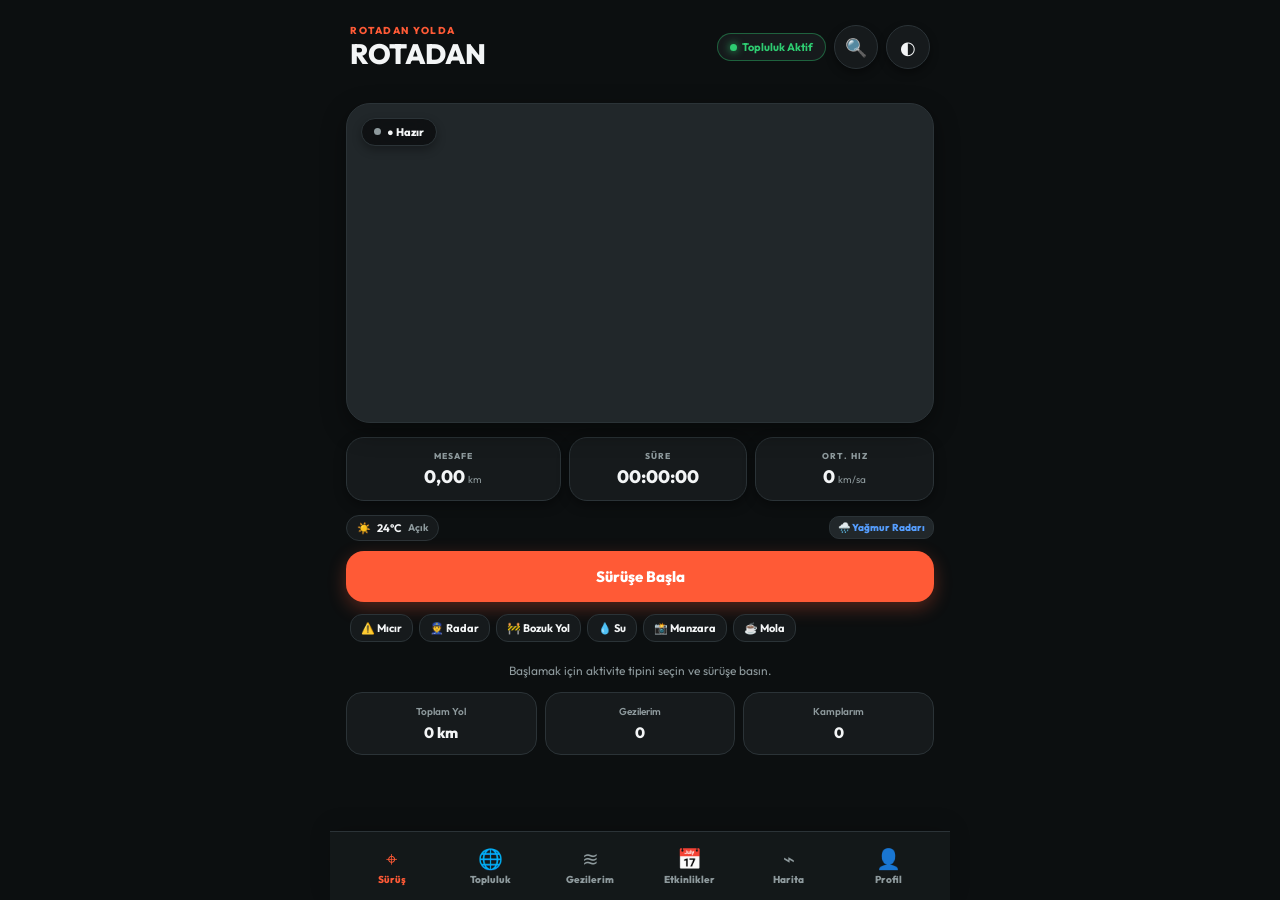
==== index.html @ 76fcc4c5 "ROTADAN v1.0.4 — Canlı Yayın" ====
<!doctype html>
<html lang="tr">
  <head>
    <meta charset="UTF-8" />
    <meta name="viewport" content="width=device-width, initial-scale=1, viewport-fit=cover, maximum-scale=1, user-scalable=no" />
    <meta name="theme-color" content="#0c0f10" />
    <meta name="apple-mobile-web-app-capable" content="yes" />
    <meta name="apple-mobile-web-app-status-bar-style" content="black-translucent" />
    <meta name="apple-mobile-web-app-title" content="ROTADAN" />
    <link rel="manifest" href="manifest.json" />
    <link rel="apple-touch-icon" href="icons/apple-touch-icon.png" />
    <link rel="icon" type="image/png" href="icons/favicon.png" />
    <title>ROTADAN — Motosiklet, Gezi & Kamp GPS Takip</title>
    <!-- Yerel Çevrimdışı Harita Kütüphanesi -->
    <link rel="stylesheet" href="lib/leaflet.css" />
    <!-- Google Fonts -->
    <link rel="preconnect" href="https://fonts.googleapis.com">
    <link rel="preconnect" href="https://fonts.gstatic.com" crossorigin>
    <link href="https://fonts.googleapis.com/css2?family=Outfit:wght@300;400;600;800&display=swap" rel="stylesheet">
    <link rel="stylesheet" href="style.css" />
  </head>
  <body>
    <main class="app-shell">
      <!-- Üst Bar -->
      <header class="topbar">
        <div>
          <p class="eyebrow" id="tracking-status">ROTADAN YOLDA</p>
          <h1>ROTADAN</h1>
        </div>
        <div class="topbar-actions">
          <div class="cloud-status-badge online" id="cloud-status-btn" onclick="openCloudSettings()" title="Bulut Durumu">
            <div class="cloud-dot"></div>
            <span id="cloud-status-text">Topluluk Aktif</span>
          </div>
          <button id="search-friends-top-btn" class="icon-button" onclick="openFriendSearch()" aria-label="Arkadaş Ara" title="Arkadaş Ara">🔍</button>
          <button id="theme-button" class="icon-button" aria-label="Temayı değiştir">◐</button>
        </div>
      </header>

      <!-- ANA SAYFA GÖRÜNÜMÜ -->
      <section id="home-view" class="view active">
        <!-- Aktivite Mod Seçici -->
        <div class="mode-selector" id="mode-selector">
          <!-- JS ile doldurulacak -->
        </div>

        <!-- Canlı Takip Haritası -->
        <div class="map-card">
          <div id="map" aria-label="Takip Haritası"></div>
          <div id="tracking-badge" class="tracking-badge">● Hazır</div>
        </div>

        <!-- Canlı İstatistik Paneli -->
        <section class="live-panel">
          <div class="metric-card">
            <p class="metric-label">MESAFE</p>
            <strong id="live-distance">0,00 <span class="unit">km</span></strong>
          </div>
          <div class="metric-card">
            <p class="metric-label">SÜRE</p>
            <strong id="live-duration">00:00:00</strong>
          </div>
          <div class="metric-card">
            <p class="metric-label">ORT. HIZ</p>
            <strong id="live-speed">0 <span class="unit">km/sa</span></strong>
          </div>
        </section>

        <!-- Hava Durumu ve Yağmur Radarı Butonu -->
        <div style="display:flex; justify-content:space-between; align-items:center; margin: 4px 0 10px;">
          <div class="weather-widget" id="live-weather-widget" onclick="refreshLiveWeather()" title="Hava Durumu">
            <span id="weather-icon">☀️</span>
            <span id="weather-temp">24°C</span>
            <span id="weather-desc" style="color:var(--text-muted); font-size:10px;">Açık</span>
          </div>
          <button class="radar-toggle-badge" id="radar-toggle-btn" onclick="toggleRainRadar()">🌧️ Yağmur Radarı</button>
        </div>

        <!-- Kontrol Butonları -->
        <div class="control-actions">
          <button id="ride-button" class="primary-button">Sürüşe Başla</button>
          <button id="camp-button" class="primary-button hidden">⛺ Kamp Noktası Kaydet</button>
          
          <!-- Sürüş Esnasındaki İşlem Butonları (Durak ve Fotoğraf Ekleme) -->
          <div id="active-ride-actions" class="ride-actions-row hidden">
            <button id="add-stop-btn" class="action-btn stop-action-btn">🛑 Durak Ekle</button>
            <button id="add-photo-btn" class="action-btn photo-action-btn">📸 Fotoğraf Çek</button>
          </div>
          
          <button id="finish-button" class="secondary-button hidden">Sürüşü Bitir ve Kaydet</button>
        </div>

        <!-- Hızlı Yol İkazı / Tehlike Bildirimi Barı -->
        <div class="hazard-quick-bar" id="hazard-quick-bar">
          <button class="hazard-btn" onclick="reportHazard('micir')" title="Yolda Mıcır / Kaygan Zemin">⚠️ Mıcır</button>
          <button class="hazard-btn" onclick="reportHazard('radar')" title="Radar / Kontrol Noktası">👮 Radar</button>
          <button class="hazard-btn" onclick="reportHazard('cukur')" title="Bozuk Asfalt / Çukur">🚧 Bozuk Yol</button>
          <button class="hazard-btn" onclick="reportHazard('su')" title="İçilebilir Su Pınarı">💧 Su</button>
          <button class="hazard-btn" onclick="reportHazard('manzara')" title="Manzara & Fotoğraf Noktası">📸 Manzara</button>
          <button class="hazard-btn" onclick="reportHazard('cay')" title="Çay / Mola Noktası">☕ Mola</button>
        </div>
        
        <!-- Gizli Fotoğraf Yakalama Inputu (Kamerayı Açar) -->
        <input type="file" id="photo-capture-input" accept="image/*" capture="environment" style="display:none;" />
        
        <p id="gps-message" class="status-message">Başlamak için aktivite tipini seçin ve sürüşe basın.</p>

        <!-- Toplam İstatistikler -->
        <section class="totals">
          <div class="total-card">
            <span>Toplam Yol</span>
            <strong id="total-distance">0 km</strong>
          </div>
          <div class="total-card">
            <span>Gezilerim</span>
            <strong id="total-rides">0</strong>
          </div>
          <div class="total-card">
            <span>Kamplarım</span>
            <strong id="total-camps">0</strong>
          </div>
        </section>
      </section>

      <!-- TOPLULUK & AKIŞ GÖRÜNÜMÜ (YENİ!) -->
      <section id="community-view" class="view">
        <div class="section-heading">
          <div>
            <p class="eyebrow">SOSYAL & KEŞFET</p>
            <h2>Topluluk Akışı</h2>
          </div>
          <button class="primary-button compact-btn" onclick="openFriendSearch()">+ Arkadaş Bul</button>
        </div>

        <!-- Segment Filtre Sekmeleri -->
        <div class="subnav-tabs">
          <button class="subnav-btn active" data-subtab="feed-all" onclick="switchCommunityTab('all')">🌐 Keşfet</button>
          <button class="subnav-btn" data-subtab="feed-friends" onclick="switchCommunityTab('friends')">👥 Arkadaşlarım</button>
          <button class="subnav-btn highlight" data-subtab="feed-group" onclick="switchCommunityTab('group')">🚀 Canlı Grup</button>
          <button class="subnav-btn" data-subtab="feed-leaders" onclick="switchCommunityTab('leaders')">🏆 Liderler</button>
        </div>

        <!-- 1. Keşfet / Arkadaşlarım Akışı -->
        <div id="community-feed-container" class="feed-list">
          <!-- JS ile doldurulacak -->
        </div>

        <!-- 2. Canlı Grup Sürüşü Paneli (Gizli/Görünür) -->
        <div id="community-group-container" class="hidden">
          <div class="group-ride-hero">
            <div style="display:flex; justify-content:space-between; align-items:flex-start;">
              <div>
                <p class="eyebrow" style="color:var(--accent);">CANLI REALTIME SÜRÜŞ</p>
                <h3 id="group-room-title">Grup Sürüşü Odası</h3>
              </div>
              <div class="group-code-badge" id="group-room-code">#----</div>
            </div>
            <p style="font-size:12px; color:var(--text-muted);">Grup arkadaşlarınızla aynı harita üzerinde canlı GPS konumlarınızı ve hızlarınızı anlık takip edin.</p>
            <div style="display:flex; gap:8px;">
              <button class="primary-button compact-btn" onclick="openCreateGroupRide()">+ Yeni Grup Kur</button>
              <button class="secondary-button compact-btn" onclick="openJoinGroupRide()">🔑 Koda Katıl</button>
            </div>
          </div>

          <div class="subsection">
            <h3>Gruptaki Sürücüler (<span id="group-member-count">0</span>)</h3>
            <div class="group-members-grid" id="group-members-grid" style="margin-top:8px;">
              <!-- JS ile doldurulacak -->
            </div>
          </div>
        </div>

        <!-- 3. Liderlik Tablosu Paneli -->
        <div id="community-leaders-container" class="hidden">
          <div class="subsection">
            <h3>Haftalık Mesafe Liderleri</h3>
            <div id="leaderboard-list" style="margin-top:10px;">
              <!-- JS ile doldurulacak -->
            </div>
          </div>
        </div>
      </section>

      <!-- GEZİLERİM / ARŞİV GÖRÜNÜMÜ -->
      <section id="rides-view" class="view">
        <div class="section-heading">
          <div>
            <p class="eyebrow">ARŞİV</p>
            <h2>Gezi ve Kamp Günlüğü</h2>
          </div>
          <div class="archive-actions">
            <!-- GPX İçe Aktarma -->
            <label class="file-input-label" for="gpx-import-file">
              <span>İçe Aktar (.gpx)</span>
              <input type="file" id="gpx-import-file" accept=".gpx" style="display:none;" />
            </label>
            <button id="clear-rides" class="text-button danger-text">Tümünü sil</button>
          </div>
        </div>

        <div class="tab-subsections">
          <div class="subsection">
            <h3>Kayıtlı Geziler</h3>
            <div id="rides-list" class="rides-list"></div>
          </div>
          <div class="subsection" style="margin-top: 24px;">
            <h3>Kayıtlı Kamp Noktaları</h3>
            <div id="camps-list" class="camps-list"></div>
          </div>
        </div>
      </section>

      <!-- ETKİNLİKLER GÖRÜNÜMÜ -->
      <section id="events-view" class="view">
        <div class="section-heading">
          <div>
            <p class="eyebrow">TOPLULUK & PLAN</p>
            <h2>Etkinlik Takvimi</h2>
          </div>
          <button id="open-create-event-btn" class="primary-button compact-btn" onclick="openCreateEvent()">+ Yeni Etkinlik</button>
        </div>

        <div id="events-list" class="events-list">
          <!-- JS ile doldurulacak -->
        </div>
      </section>

      <!-- GENEL HARİTA GÖRÜNÜMÜ -->
      <section id="all-routes-view" class="view">
        <div class="section-heading">
          <div>
            <p class="eyebrow">HARİTAM</p>
            <h2>Tüm Rota ve Kamplar</h2>
          </div>
        </div>
        <div class="map-card-wrapper">
          <div id="all-routes-map" class="full-map"></div>
        </div>
        <p class="status-message">Kaydedilen her rota farklı bir renkte haritada gösterilir.</p>
      </section>

      <!-- PROFİL GÖRÜNÜMÜ -->
      <section id="profile-view" class="view">

        <!-- Profil Başlık Kartı -->
        <div class="profile-hero">
          <div class="profile-avatar" id="profile-avatar" onclick="openProfileEdit()">🏍</div>
          <div class="profile-info">
            <h2 id="profile-name">Gezgin</h2>
            <p class="profile-since" id="profile-since">ROTADAN Üyesi</p>
          </div>
          <button class="profile-edit-btn" onclick="openProfileEdit()" aria-label="Profili Düzenle">✏️</button>
        </div>

        <!-- Özet İstatistikler -->
        <div class="profile-stats-grid" id="profile-stats-grid">
          <!-- JS ile doldurulacak -->
        </div>

        <!-- Başarı Rozetleri -->
        <div class="profile-section">
          <p class="eyebrow">BAŞARILAR</p>
          <h3 class="profile-section-title">Rozetlerim</h3>
          <div class="badges-row" id="badges-row">
            <!-- JS ile doldurulacak -->
          </div>
        </div>

        <!-- Arkadaşlarım Sekmesi -->
        <div class="profile-section" id="my-friends-section">
          <div style="display:flex; justify-content:space-between; align-items:center; margin-bottom:10px;">
            <div>
              <p class="eyebrow">SOSYAL</p>
              <h3 class="profile-section-title">Arkadaşlarım (<span id="my-friends-count">0</span>)</h3>
            </div>
            <button class="text-button" style="color:var(--accent); font-weight:800; font-size:12px;" onclick="openFriendSearch()">+ Ekle</button>
          </div>
          <div class="friends-horizontal-list" id="my-friends-list">
            <!-- JS ile doldurulacak -->
          </div>
        </div>

        <!-- Fotoğraf Galerisi -->
        <div class="profile-section" id="gallery-section">
          <p class="eyebrow">KOLEKSİYON</p>
          <h3 class="profile-section-title">Fotoğraf Galerisi</h3>
          <div class="photo-gallery" id="photo-gallery">
            <!-- JS ile doldurulacak -->
          </div>
        </div>

        <!-- Son Aktiviteler -->
        <div class="profile-section">
          <p class="eyebrow">GEÇMİŞ</p>
          <h3 class="profile-section-title">Aktivite Akışı</h3>
          <div class="activity-feed" id="activity-feed">
            <!-- JS ile doldurulacak -->
          </div>
        </div>

      </section>

      <!-- Alt Navigasyon Menüsü (6 Sekme) -->
      <nav class="bottom-nav" aria-label="Ana Menü">
        <button class="nav-item active" data-view="home-view">
          <span class="nav-icon">⌖</span>
          <span class="nav-label">Sürüş</span>
        </button>
        <button class="nav-item" data-view="community-view">
          <span class="nav-icon">🌐</span>
          <span class="nav-label">Topluluk</span>
        </button>
        <button class="nav-item" data-view="rides-view">
          <span class="nav-icon">≋</span>
          <span class="nav-label">Gezilerim</span>
        </button>
        <button class="nav-item" data-view="events-view">
          <span class="nav-icon">📅</span>
          <span class="nav-label">Etkinlikler</span>
        </button>
        <button class="nav-item" data-view="all-routes-view">
          <span class="nav-icon">⌁</span>
          <span class="nav-label">Harita</span>
        </button>
        <button class="nav-item" data-view="profile-view" id="profile-nav-btn">
          <span class="nav-icon">👤</span>
          <span class="nav-label">Profil</span>
        </button>
      </nav>
    </main>

    <!-- Kayıt İsimlendirme Dialog -->
    <dialog id="save-dialog">
      <form method="dialog" class="dialog-content">
        <p class="eyebrow">SÜRÜŞ TAMAMLANDI</p>
        <h2>Gezini Kaydet</h2>
        <div class="summary-badge" id="ride-summary">0.00 km · 00:00:00</div>
        
        <div class="input-group">
          <label for="ride-name">Gezi Adı</label>
          <input id="ride-name" type="text" maxlength="50" placeholder="Örn. Şile Pazar Turu" autocomplete="off" />
        </div>

        <div class="input-group">
          <label>Gizlilik ve Paylaşım</label>
          <div class="privacy-selector" id="ride-privacy-selector">
            <div class="privacy-option selected" data-privacy="public" onclick="selectPrivacy('public')">
              <span>🌐</span>
              <p>Herkese Açık</p>
            </div>
            <div class="privacy-option" data-privacy="friends" onclick="selectPrivacy('friends')">
              <span>👥</span>
              <p>Arkadaşlar</p>
            </div>
            <div class="privacy-option" data-privacy="private" onclick="selectPrivacy('private')">
              <span>🔒</span>
              <p>Gizli</p>
            </div>
          </div>
        </div>
        
        <div class="dialog-actions">
          <button value="cancel" class="dialog-button cancel-btn">Vazgeç</button>
          <button id="confirm-save" value="default" class="dialog-button confirm-btn">Kaydet</button>
        </div>
      </form>
    </dialog>

    <!-- Detay Görünüm Dialog -->
    <dialog id="details-dialog">
      <div class="dialog-content">
        <div class="dialog-header">
          <div>
            <p class="eyebrow" id="detail-eyebrow">GEZİ DETAYI</p>
            <h2 id="detail-title">Gezi Adı</h2>
          </div>
          <button id="close-details-btn" class="close-icon-button" aria-label="Kapat">✕</button>
        </div>
        
        <div class="detail-stats-grid" id="detail-stats-grid">
          <!-- JS ile doldurulacak -->
        </div>

        <!-- Yükseklik ve Eğim Profili Kartı -->
        <div class="elevation-card" id="detail-elevation-card">
          <div class="elevation-header">
            <span class="eyebrow" style="color:var(--accent);">YÜKSEKLİK & EĞİM PROFİLİ</span>
            <div class="elevation-stats-row">
              <span class="elevation-stat-chip" id="elev-gain">▲ +0m</span>
              <span class="elevation-stat-chip" id="elev-loss">▼ -0m</span>
              <span class="elevation-stat-chip" id="elev-max">Maks: 0m</span>
            </div>
          </div>
          <div class="elevation-canvas-wrapper">
            <canvas id="elevation-canvas" width="600" height="120"></canvas>
          </div>
        </div>

        <div class="dialog-actions vertical-actions">
          <button id="detail-cinematic-btn" class="dialog-button primary-btn" style="background:linear-gradient(135deg, #e056fd, #686de0); color:#fff;" onclick="playCinematicRide()">🎥 3D Sinematik Oynat (Relive Tarzı)</button>
          <button id="detail-show-map-btn" class="dialog-button primary-btn">Haritada Göster</button>
          <button id="detail-gpx-btn" class="dialog-button secondary-btn">GPX Olarak İndir</button>
          <button id="detail-social-card-btn" class="detail-social-share-btn">🎨 Sosyal Medya Kartı Oluştur</button>
          <div class="share-actions-row" id="share-actions-row">
            <button id="detail-share-post-btn" class="dialog-button tertiary-btn">Gönderi Paylaş</button>
            <button id="detail-share-story-btn" class="dialog-button tertiary-btn">Instagram Hikaye</button>
          </div>
          <button id="detail-delete-btn" class="dialog-button danger-btn">Bu Kaydı Sil</button>
        </div>
      </div>
    </dialog>

    <!-- Etkinlik Oluşturma Dialog -->
    <dialog id="create-event-dialog">
      <form method="dialog" class="dialog-content">
        <div class="dialog-header">
          <div>
            <p class="eyebrow">YENİ ETKİNLİK</p>
            <h2>Etkinlik Planla</h2>
          </div>
          <button id="close-create-event-btn" type="button" class="close-icon-button" aria-label="Kapat">✕</button>
        </div>

        <div class="input-group">
          <label for="event-title-input">Etkinlik Adı</label>
          <input id="event-title-input" type="text" maxlength="60" placeholder="Örn. Şile Sahil Gezisi" required autocomplete="off" />
        </div>

        <div class="input-group">
          <label for="event-mode-select">Aktivite Türü</label>
          <select id="event-mode-select" class="custom-select">
            <option value="moto">🏍 Motosiklet</option>
            <option value="bike">🚲 Bisiklet</option>
            <option value="walk">🥾 Yürüyüş</option>
            <option value="camp">⛺ Kamp</option>
          </select>
        </div>

        <div class="input-group">
          <label for="event-datetime-input">Tarih ve Saat</label>
          <input id="event-datetime-input" type="datetime-local" required />
        </div>

        <div class="input-group">
          <label for="event-location-input">Buluşma Noktası</label>
          <input id="event-location-input" type="text" maxlength="80" placeholder="Örn. Kadıköy İskele Meydanı" autocomplete="off" />
        </div>

        <div class="input-group">
          <label for="event-note-input">Açıklama / Not (Opsiyonel)</label>
          <input id="event-note-input" type="text" maxlength="120" placeholder="Örn. Depolar dolu buluşuyoruz." autocomplete="off" />
        </div>

        <div class="dialog-actions" style="margin-top: 12px;">
          <button id="cancel-create-event-btn" type="button" class="dialog-button cancel-btn">Vazgeç</button>
          <button id="save-event-btn" type="button" class="dialog-button confirm-btn">Etkinliği Oluştur</button>
        </div>
      </form>
    </dialog>

    <!-- Profil Düzenleme Dialog -->
    <dialog id="profile-edit-dialog">
      <div class="dialog-content">
        <div class="dialog-header">
          <div>
            <p class="eyebrow">PROFİL</p>
            <h2>Profili Düzenle</h2>
          </div>
          <button id="close-profile-edit-btn" class="close-icon-button" aria-label="Kapat">✕</button>
        </div>

        <div class="avatar-picker">
          <p class="input-group-label">Avatar Seç</p>
          <div class="avatar-options" id="avatar-options">
            <!-- JS ile doldurulacak -->
          </div>
        </div>

        <div class="input-group" style="margin-top: 16px;">
          <label for="profile-name-input">Kullanıcı Adın</label>
          <input id="profile-name-input" type="text" maxlength="24" placeholder="Gezgin"
                 autocomplete="off" />
        </div>

        <div class="dialog-actions" style="margin-top: 4px;">
          <button id="cancel-profile-edit-btn" class="dialog-button cancel-btn">Vazgeç</button>
          <button id="save-profile-btn" class="dialog-button confirm-btn">Kaydet</button>
        </div>
      </div>
    </dialog>

    <!-- Fotoğraf Büyütme Dialog -->
    <dialog id="photo-zoom-dialog">
      <div class="photo-zoom-content">
        <button id="close-photo-zoom-btn" class="close-icon-button photo-zoom-close"
                aria-label="Kapat">✕</button>
        <img id="photo-zoom-img" src="" alt="Fotoğraf" />
        <p class="photo-zoom-caption" id="photo-zoom-caption"></p>
      </div>
    </dialog>

    <!-- Sosyal Medya Paylaşım Kartı Dialog -->
    <dialog id="share-card-dialog">
      <div class="share-dialog-header">
        <div>
          <p class="eyebrow">ROTADAN KARTI</p>
          <h2>Sosyal Medya Görseli</h2>
        </div>
        <button id="close-share-card-btn" class="close-icon-button" aria-label="Kapat">✕</button>
      </div>
      <div class="share-dialog-body">
        <!-- 1080x1080 Canvas Önizlemesi -->
        <div class="share-canvas-wrapper">
          <canvas id="share-card-canvas" width="1080" height="1080"></canvas>
        </div>

        <!-- 3 Fotoğraf Seçim Slotu -->
        <div class="share-photo-selector">
          <p>Fotoğraf Ekle (maks. 3)</p>
          <div class="share-photo-row">
            <div class="share-photo-slot" id="share-slot-0" onclick="triggerSharePhotoInput(0)">
              <span class="slot-placeholder">📸</span>
            </div>
            <div class="share-photo-slot" id="share-slot-1" onclick="triggerSharePhotoInput(1)">
              <span class="slot-placeholder">📸</span>
            </div>
            <div class="share-photo-slot" id="share-slot-2" onclick="triggerSharePhotoInput(2)">
              <span class="slot-placeholder">📸</span>
            </div>
          </div>
          <!-- Gizli fotoğraf seçici inputlar -->
          <input type="file" id="share-photo-input-0" accept="image/*" style="display:none;" onchange="onSharePhotoSelected(event, 0)" />
          <input type="file" id="share-photo-input-1" accept="image/*" style="display:none;" onchange="onSharePhotoSelected(event, 1)" />
          <input type="file" id="share-photo-input-2" accept="image/*" style="display:none;" onchange="onSharePhotoSelected(event, 2)" />
        </div>

        <!-- İndir ve Paylaş Butonları -->
        <div class="share-dialog-actions">
          <button class="btn-download-card" onclick="downloadShareCard()">⬇ Galeriye Kaydet</button>
          <button class="btn-instagram-card" onclick="nativeShareCard('story')" style="background: linear-gradient(135deg, #833ab4, #fd1d1d, #fcb045); color: #fff; border:none; padding: 13px; font-size: 13px; font-weight: 800; border-radius: 14px; cursor: pointer;">📸 Instagram</button>
          <button class="btn-share-native" onclick="nativeShareCard('all')">📤 Paylaş</button>
        </div>
      </div>
    </dialog>

    <!-- Arkadaş Arama ve Ekleme Dialog -->
    <dialog id="friend-search-dialog">
      <div class="dialog-content">
        <div class="dialog-header">
          <div>
            <p class="eyebrow">TOPLULUK</p>
            <h2>Gezgin & Arkadaş Bul</h2>
          </div>
          <button id="close-friend-search-btn" class="close-icon-button" onclick="$('friend-search-dialog').close()" aria-label="Kapat">✕</button>
        </div>

        <div class="friend-search-bar">
          <input id="friend-search-input" class="friend-search-input" type="text" placeholder="İsim veya kullanıcı adı ara..." oninput="handleFriendSearchInput(event)" autocomplete="off" />
        </div>

        <div class="subsection">
          <h3 id="friend-search-results-title">Önerilen Gezginler</h3>
          <div id="friend-search-results" style="margin-top:10px; max-height:320px; overflow-y:auto;">
            <!-- JS ile doldurulacak -->
          </div>
        </div>
      </div>
    </dialog>

    <!-- Arkadaş Profili ve Rotaları Dialog -->
    <dialog id="friend-profile-dialog">
      <div class="dialog-content">
        <div class="dialog-header">
          <div>
            <p class="eyebrow">GEZGİN PROFİLİ</p>
            <h2 id="friend-modal-name">Arkadaş Adı</h2>
          </div>
          <button class="close-icon-button" onclick="$('friend-profile-dialog').close()" aria-label="Kapat">✕</button>
        </div>

        <div class="profile-hero" style="margin-top:4px;">
          <div class="profile-avatar" id="friend-modal-avatar">🏍</div>
          <div class="profile-info">
            <h3 id="friend-modal-title">Gezgin</h3>
            <p class="profile-since" id="friend-modal-bio">ROTADAN Gezgini</p>
          </div>
          <button id="friend-modal-follow-btn" class="btn-follow" onclick="toggleFriendModalFollow()">Takip Et</button>
        </div>

        <div class="profile-stats-grid" id="friend-modal-stats" style="margin-top:12px;">
          <!-- JS ile doldurulacak -->
        </div>

        <div class="subsection" style="margin-top:16px;">
          <h3>Paylaşılan Rotalar (<span id="friend-modal-rides-count">0</span>)</h3>
          <div id="friend-modal-rides-list" style="margin-top:10px; max-height:240px; overflow-y:auto;">
            <!-- JS ile doldurulacak -->
          </div>
        </div>
      </div>
    </dialog>

    <!-- Canlı Grup Sürüşü Kurma Dialog -->
    <dialog id="create-group-dialog">
      <form method="dialog" class="dialog-content">
        <div class="dialog-header">
          <div>
            <p class="eyebrow">CANLI GRUP</p>
            <h2>Yeni Grup Sürüşü Kur</h2>
          </div>
          <button class="close-icon-button" type="button" onclick="$('create-group-dialog').close()" aria-label="Kapat">✕</button>
        </div>

        <div class="input-group">
          <label for="group-title-input">Grup Turu Adı</label>
          <input id="group-title-input" type="text" maxlength="60" placeholder="Örn. Pazar Şile & Ağva Turu" required autocomplete="off" />
        </div>

        <div class="dialog-actions" style="margin-top:12px;">
          <button type="button" class="dialog-button cancel-btn" onclick="$('create-group-dialog').close()">Vazgeç</button>
          <button id="confirm-create-group-btn" type="button" class="dialog-button confirm-btn" onclick="confirmCreateGroup()">Odayı Başlat</button>
        </div>
      </form>
    </dialog>

    <!-- Canlı Grup Sürüşüne Katılma Dialog -->
    <dialog id="join-group-dialog">
      <form method="dialog" class="dialog-content">
        <div class="dialog-header">
          <div>
            <p class="eyebrow">CANLI GRUP</p>
            <h2>Grup Odasına Katıl</h2>
          </div>
          <button class="close-icon-button" type="button" onclick="$('join-group-dialog').close()" aria-label="Kapat">✕</button>
        </div>

        <div class="input-group">
          <label for="group-code-input">4 Haneli Oda Kodu</label>
          <input id="group-code-input" type="text" maxlength="8" placeholder="Örn. 8492" style="font-size:20px; letter-spacing:4px; text-transform:uppercase; text-align:center;" required autocomplete="off" />
        </div>

        <div class="dialog-actions" style="margin-top:12px;">
          <button type="button" class="dialog-button cancel-btn" onclick="$('join-group-dialog').close()">Vazgeç</button>
          <button id="confirm-join-group-btn" type="button" class="dialog-button confirm-btn" onclick="confirmJoinGroup()">Gruba Katıl</button>
        </div>
      </form>
    </dialog>

    <!-- Bulut & Supabase Ayarları Dialog -->
    <dialog id="cloud-settings-dialog">
      <div class="dialog-content">
        <div class="dialog-header">
          <div>
            <p class="eyebrow">BULUT & SENKRONİZASYON</p>
            <h2>Topluluk Bağlantısı</h2>
          </div>
          <button class="close-icon-button" onclick="$('cloud-settings-dialog').close()" aria-label="Kapat">✕</button>
        </div>

        <div style="background:var(--panel-light); border-radius:14px; padding:14px; margin-bottom:14px;">
          <div style="display:flex; align-items:center; gap:8px; margin-bottom:6px;">
            <div class="cloud-dot" style="background:var(--success); width:9px; height:9px;"></div>
            <strong style="font-size:14px;">ROTADAN Bulut Motoru: Aktif</strong>
          </div>
          <p style="font-size:12px; color:var(--text-muted); line-height:1.4;">Rotalarınız, arkadaş aktiviteleriniz ve canlı grup sürüşleriniz gerçek zamanlı olarak bulutla senkronize edilmektedir.</p>
        </div>

        <div class="input-group">
          <label for="custom-supabase-url">Supabase Proje URL (Opsiyonel / Kendi Sunucun)</label>
          <input id="custom-supabase-url" type="text" placeholder="https://xyz.supabase.co" autocomplete="off" />
        </div>

        <div class="input-group">
          <label for="custom-supabase-key">Supabase Anon Key (Opsiyonel)</label>
          <input id="custom-supabase-key" type="password" placeholder="eyJhbGciOi..." autocomplete="off" />
        </div>

        <div class="dialog-actions" style="margin-top:8px;">
          <button class="dialog-button secondary-btn" onclick="resetCloudSettings()">Varsayılana Dön</button>
          <button class="dialog-button confirm-btn" onclick="saveCloudSettings()">Kaydet & Yenile</button>
        </div>
      </div>
    </dialog>

    <!-- 3D Sinematik Rota Hikaye Oynatıcısı (Relive Tarzı) -->
    <dialog id="cinematic-player-dialog">
      <div class="cinematic-container">
        <div id="cinematic-map"></div>
        <div class="cinematic-hud-top">
          <div class="cinematic-title-box">
            <h3 id="cinematic-ride-title">Gezi Adı</h3>
            <p id="cinematic-ride-subtitle">ROTADAN 3D SİNEMATİK OYNATICI</p>
          </div>
          <button class="cinematic-close-btn" onclick="closeCinematicPlayer()" aria-label="Kapat">✕</button>
        </div>
        
        <div class="cinematic-photo-popup" id="cinematic-photo-popup">
          <img id="cinematic-popup-img" src="" alt="Fotoğraf" />
          <p id="cinematic-popup-text">Fotoğraf</p>
        </div>

        <div class="cinematic-hud-bottom">
          <div class="cinematic-metrics-row">
            <div class="cinematic-metric">
              <span>MESAFE</span>
              <strong id="cine-dist">0.0 km</strong>
            </div>
            <div class="cinematic-metric">
              <span>SÜRE</span>
              <strong id="cine-time">00:00</strong>
            </div>
            <div class="cinematic-metric">
              <span>HIZ</span>
              <strong id="cine-speed">0 km/s</strong>
            </div>
            <div class="cinematic-metric">
              <span>RAKIM</span>
              <strong id="cine-elev">0 m</strong>
            </div>
          </div>
          <div class="cinematic-progress-bar">
            <div class="cinematic-progress-fill" id="cinematic-progress-fill"></div>
          </div>
        </div>
      </div>
    </dialog>

    <!-- Kaza Algılama ve Acil Durum SOS Modalı -->
    <dialog id="sos-alert-dialog">
      <div style="text-align:center;">
        <p class="eyebrow" style="color:#e74c3c; font-size:13px;">⚠️ KAZA VEYA DÜŞÜŞ ALGILANDI!</p>
        <h2 style="margin-top:4px;">İyi misiniz?</h2>
        <p style="font-size:12px; color:var(--text-muted); margin-top:6px;">Hareket aniden durdu. 30 saniye içinde iptal edilmezse acil durum kişinize canlı konumunuz iletilecektir.</p>
        <div class="sos-countdown-circle" id="sos-countdown-num">30</div>
        <button class="dialog-button danger-btn" style="width:100%; padding:14px; font-size:15px;" onclick="cancelSOS()">İYİYİM / İPTAL ET</button>
      </div>
    </dialog>

    <!-- Yerel Çevrimdışı Harita Kütüphanesi -->
    <script src="lib/leaflet.js"></script>
    <script src="app.js"></script>
  </body>
</html>
---- style.css ----
/* ROTADAN — Tasarım Sistemi */
:root {
  --bg: #0c0f10;
  --panel: #161a1c;
  --panel-light: #21272a;
  --border: #2b3337;
  --text: #f3f5f6;
  --text-muted: #8e9a9d;
  --accent: #ff5a36;
  --accent-rgb: 255, 90, 54;
  --shadow: rgba(0, 0, 0, 0.4);
  --success: #2ecc71;
  --font: 'Outfit', -apple-system, BlinkMacSystemFont, "Segoe UI", Roboto, Helvetica, Arial, sans-serif;
}

/* Açık Tema Değişkenleri */
body.light {
  --bg: #f4f6f7;
  --panel: #ffffff;
  --panel-light: #eaedef;
  --border: #dbe0e3;
  --text: #12181b;
  --text-muted: #697579;
  --shadow: rgba(0, 0, 0, 0.05);
  --success: #27ae60;
}

* {
  box-sizing: border-box;
  margin: 0;
  padding: 0;
  -webkit-tap-highlight-color: transparent;
}

body {
  background: var(--bg);
  color: var(--text);
  font-family: var(--font);
  overflow-x: hidden;
  min-height: 100vh;
  transition: background 0.3s ease, color 0.3s ease;
}

.app-shell {
  width: min(100%, 620px);
  min-height: 100svh;
  margin: auto;
  padding: 16px 16px 110px;
  display: flex;
  flex-direction: column;
  position: relative;
}

/* Üst Bar */
.topbar {
  display: flex;
  justify-content: space-between;
  align-items: center;
  padding: 8px 4px 16px;
}

.eyebrow {
  font-size: 10px;
  letter-spacing: 1.5px;
  color: var(--accent);
  font-weight: 800;
  text-transform: uppercase;
}

h1 {
  font-size: 28px;
  font-weight: 800;
  letter-spacing: -0.8px;
  line-height: 1.2;
}

h2 {
  font-size: 22px;
  font-weight: 800;
  letter-spacing: -0.5px;
}

h3 {
  font-size: 16px;
  font-weight: 600;
}

.icon-button {
  border: 0;
  background: var(--panel);
  border: 1px solid var(--border);
  color: var(--text);
  width: 44px;
  height: 44px;
  border-radius: 50%;
  font-size: 18px;
  display: flex;
  align-items: center;
  justify-content: center;
  cursor: pointer;
  transition: all 0.2s ease;
  box-shadow: 0 4px 8px var(--shadow);
}

.icon-button:active {
  transform: scale(0.92);
}

/* Sekme Görünümleri */
.view {
  display: none;
  animation: fadeIn 0.25s ease-out forwards;
}

.view.active {
  display: block;
}

@keyframes fadeIn {
  from { opacity: 0; transform: translateY(8px); }
  to { opacity: 1; transform: translateY(0); }
}

/* Aktivite Mod Seçici */
.mode-selector {
  display: grid;
  grid-template-columns: repeat(4, 1fr);
  gap: 8px;
  margin-bottom: 16px;
}

.mode-card {
  background: var(--panel);
  border: 1px solid var(--border);
  border-radius: 16px;
  padding: 12px 6px;
  text-align: center;
  color: var(--text-muted);
  cursor: pointer;
  transition: all 0.25s cubic-bezier(0.4, 0, 0.2, 1);
  display: flex;
  flex-direction: column;
  align-items: center;
  gap: 4px;
  box-shadow: 0 2px 6px var(--shadow);
}

.mode-card .mode-icon {
  font-size: 22px;
  transition: transform 0.2s ease;
}

.mode-card .mode-name {
  font-size: 10px;
  font-weight: 800;
  letter-spacing: 0.5px;
}

.mode-card:hover {
  transform: translateY(-2px);
}

.mode-card.active {
  border-color: var(--active-color);
  color: var(--text);
  background: rgba(var(--active-color-rgb), 0.12);
  box-shadow: 0 6px 16px rgba(var(--active-color-rgb), 0.2);
}

.mode-card.active .mode-icon {
  transform: scale(1.15);
}

/* Harita Kartı */
.map-card {
  height: 320px;
  border-radius: 24px;
  border: 1px solid var(--border);
  overflow: hidden;
  position: relative;
  box-shadow: 0 8px 24px var(--shadow);
  background: var(--panel-light);
}

.map-card-wrapper {
  margin: 16px 0;
}

.full-map {
  height: calc(100svh - 260px);
  min-height: 400px;
  border-radius: 24px;
  border: 1px solid var(--border);
  overflow: hidden;
  box-shadow: 0 8px 24px var(--shadow);
}

#map, #all-routes-map {
  width: 100%;
  height: 100%;
  z-index: 1;
}

/* Harita Koyu Tema Filtresi (OpenStreetMap tiles) */
.leaflet-tile-pane {
  transition: filter 0.3s ease;
}
body:not(.light) .leaflet-tile-pane {
  filter: invert(90%) hue-rotate(180deg) brightness(95%) contrast(90%);
}

.tracking-badge {
  position: absolute;
  top: 14px;
  left: 14px;
  z-index: 500;
  background: rgba(12, 15, 16, 0.85);
  backdrop-filter: blur(10px);
  -webkit-backdrop-filter: blur(10px);
  border: 1px solid var(--border);
  border-radius: 50px;
  padding: 6px 12px;
  font-size: 11px;
  font-weight: 800;
  color: var(--text);
  display: flex;
  align-items: center;
  gap: 6px;
  box-shadow: 0 4px 10px rgba(0,0,0,0.3);
}

.tracking-badge::before {
  content: '';
  display: inline-block;
  width: 7px;
  height: 7px;
  border-radius: 50%;
  background: var(--text-muted);
}

.tracking-badge.active {
  color: var(--success);
}
.tracking-badge.active::before {
  background: var(--success);
  animation: pulse 1.2s infinite;
}

@keyframes pulse {
  0% { transform: scale(0.9); opacity: 1; }
  50% { transform: scale(1.3); opacity: 0.5; }
  100% { transform: scale(0.9); opacity: 1; }
}

/* İstatistik Paneli */
.live-panel {
  display: grid;
  grid-template-columns: 1.2fr 1fr 1fr;
  gap: 8px;
  margin: 14px 0;
}

.metric-card {
  background: var(--panel);
  border: 1px solid var(--border);
  border-radius: 18px;
  padding: 12px 10px;
  text-align: center;
  box-shadow: 0 4px 12px var(--shadow);
}

.metric-label {
  font-size: 8.5px;
  font-weight: 800;
  letter-spacing: 1px;
  color: var(--text-muted);
  margin-bottom: 4px;
}

.metric-card strong {
  font-size: 18px;
  font-weight: 800;
  color: var(--text);
  white-space: nowrap;
}

.metric-card strong .unit {
  font-size: 10px;
  font-weight: 400;
  color: var(--text-muted);
}

/* Butonlar */
button {
  font-family: var(--font);
  border: 0;
  outline: none;
  cursor: pointer;
  display: flex;
  align-items: center;
  justify-content: center;
  transition: all 0.2s cubic-bezier(0.4, 0, 0.2, 1);
}

.primary-button {
  background: var(--accent);
  color: #ffffff;
  width: 100%;
  padding: 16px;
  font-size: 15px;
  font-weight: 800;
  border-radius: 18px;
  box-shadow: 0 6px 18px rgba(var(--accent-rgb), 0.3);
}

.primary-button:active {
  transform: scale(0.97);
  box-shadow: 0 2px 6px rgba(var(--accent-rgb), 0.2);
}

.secondary-button {
  background: var(--panel-light);
  color: var(--text);
  border: 1px solid var(--border);
  width: 100%;
  padding: 16px;
  font-size: 15px;
  font-weight: 800;
  border-radius: 18px;
  box-shadow: 0 4px 12px var(--shadow);
}

.secondary-button:active {
  transform: scale(0.97);
}

/* Sürüş Esnasındaki Yeni İşlem Butonları */
.ride-actions-row {
  display: flex;
  gap: 8px;
  margin-bottom: 8px;
  width: 100%;
}

.action-btn {
  flex: 1;
  border: 1px solid var(--border);
  border-radius: 18px;
  padding: 15px 10px;
  font-size: 14px;
  font-weight: 800;
  color: var(--text);
  box-shadow: 0 4px 12px var(--shadow);
  display: flex;
  align-items: center;
  justify-content: center;
  gap: 6px;
  transition: all 0.2s ease;
}

.stop-action-btn {
  background: var(--panel);
}

.photo-action-btn {
  background: var(--panel);
}

.action-btn:active {
  transform: scale(0.97);
  background: var(--panel-light);
}

.text-button {
  background: transparent;
  color: var(--accent);
  font-size: 13px;
  font-weight: 800;
  padding: 6px 12px;
  border-radius: 8px;
}

.text-button:active {
  opacity: 0.7;
}

.danger-text {
  color: #ff4757;
}

.hidden {
  display: none !important;
}

.status-message {
  font-size: 12px;
  color: var(--text-muted);
  text-align: center;
  line-height: 1.5;
  margin: 12px 10px;
}

/* Toplam İstatistikler */
.totals {
  display: grid;
  grid-template-columns: repeat(3, 1fr);
  gap: 8px;
  margin-top: 12px;
}

.total-card {
  background: var(--panel);
  border: 1px solid var(--border);
  padding: 12px;
  border-radius: 16px;
  text-align: center;
}

.total-card span {
  display: block;
  font-size: 10px;
  color: var(--text-muted);
  font-weight: 600;
  margin-bottom: 4px;
}

.total-card strong {
  font-size: 15px;
  font-weight: 800;
}

/* Alt Navigasyon Barı */
.bottom-nav {
  position: fixed;
  bottom: 0;
  left: 50%;
  transform: translateX(-50%);
  width: min(100%, 620px);
  background: rgba(22, 26, 28, 0.85);
  backdrop-filter: blur(20px);
  -webkit-backdrop-filter: blur(20px);
  border-top: 1px solid var(--border);
  display: flex;
  justify-content: space-around;
  padding: 10px 12px calc(10px + env(safe-area-inset-bottom));
  z-index: 1000;
  box-shadow: 0 -4px 20px rgba(0,0,0,0.15);
}

body.light .bottom-nav {
  background: rgba(255, 255, 255, 0.85);
}

.nav-item {
  background: transparent;
  color: var(--text-muted);
  font-size: 10px;
  display: flex;
  flex-direction: column;
  align-items: center;
  width: 76px;
  padding: 4px;
  border-radius: 12px;
}

.nav-icon {
  font-size: 20px;
  margin-bottom: 2px;
}

.nav-label {
  font-weight: 800;
}

.nav-item.active {
  color: var(--accent);
}

/* Gezi ve Kamp Listesi */
.section-heading {
  display: flex;
  justify-content: space-between;
  align-items: center;
  padding: 8px 4px;
  margin-bottom: 16px;
}

.archive-actions {
  display: flex;
  align-items: center;
  gap: 8px;
}

.file-input-label {
  background: var(--panel-light);
  border: 1px solid var(--border);
  color: var(--text);
  padding: 6px 12px;
  border-radius: 8px;
  font-size: 12px;
  font-weight: 800;
  cursor: pointer;
  transition: all 0.2s ease;
}

.file-input-label:active {
  transform: scale(0.95);
}

.rides-list, .camps-list {
  display: grid;
  gap: 10px;
}

.subsection h3 {
  font-size: 14px;
  color: var(--text-muted);
  letter-spacing: 0.5px;
  margin-bottom: 10px;
  padding-left: 4px;
}

.ride-card, .camp-card {
  background: var(--panel);
  border: 1px solid var(--border);
  border-radius: 18px;
  padding: 12px 14px;
  display: flex;
  align-items: center;
  justify-content: space-between;
  gap: 12px;
  cursor: pointer;
  transition: all 0.2s ease;
  box-shadow: 0 4px 10px var(--shadow);
}

.ride-card:hover, .camp-card:hover {
  transform: translateY(-2px);
  border-color: var(--active-color, var(--border));
}

.ride-card:active, .camp-card:active {
  transform: scale(0.98);
}

.card-left {
  display: flex;
  align-items: center;
  gap: 12px;
  flex: 1;
  min-width: 0;
}

.card-icon-wrapper {
  width: 44px;
  height: 44px;
  border-radius: 12px;
  display: flex;
  align-items: center;
  justify-content: center;
  font-size: 20px;
  background: rgba(var(--active-color-rgb, var(--accent-rgb)), 0.1);
  border: 1px solid rgba(var(--active-color-rgb, var(--accent-rgb)), 0.25);
  color: var(--active-color, var(--accent));
}

.card-info {
  min-width: 0;
}

.card-info h3 {
  font-size: 15px;
  font-weight: 800;
  white-space: nowrap;
  overflow: hidden;
  text-overflow: ellipsis;
  margin-bottom: 2px;
}

.card-info p {
  font-size: 11px;
  color: var(--text-muted);
  font-weight: 600;
}

.card-right {
  display: flex;
  flex-direction: column;
  align-items: flex-end;
  gap: 4px;
}

.card-right strong {
  font-size: 15px;
  font-weight: 800;
}

.delete-card-btn {
  background: transparent;
  color: #ff4757;
  font-size: 14px;
  padding: 6px;
  border-radius: 50%;
  width: 28px;
  height: 28px;
  opacity: 0.5;
  transition: all 0.2s ease;
}

.ride-card:hover .delete-card-btn, .camp-card:hover .delete-card-btn {
  opacity: 1;
}

.delete-card-btn:hover {
  background: rgba(255, 71, 87, 0.1);
}

/* Modaller (Dialog) */
dialog {
  border: 1px solid var(--border);
  border-radius: 24px;
  background: var(--panel);
  color: var(--text);
  width: min(92%, 420px);
  padding: 0;
  box-shadow: 0 20px 40px rgba(0, 0, 0, 0.5);
  margin: auto;
}

dialog::backdrop {
  background: rgba(12, 15, 16, 0.7);
  backdrop-filter: blur(8px);
  -webkit-backdrop-filter: blur(8px);
}

.dialog-content {
  padding: 24px;
}

.summary-badge {
  background: var(--panel-light);
  border: 1px solid var(--border);
  padding: 10px 14px;
  border-radius: 12px;
  font-weight: 800;
  font-size: 14px;
  text-align: center;
  margin: 16px 0;
  color: var(--accent);
}

.input-group {
  display: flex;
  flex-direction: column;
  gap: 6px;
  margin-bottom: 20px;
}

.input-group label {
  font-size: 11px;
  font-weight: 800;
  letter-spacing: 0.5px;
  color: var(--text-muted);
  text-transform: uppercase;
}

input[type="text"] {
  background: var(--panel-light);
  border: 1px solid var(--border);
  border-radius: 12px;
  padding: 14px;
  color: var(--text);
  font-family: var(--font);
  font-size: 14px;
  font-weight: 600;
  width: 100%;
}

input[type="text"]:focus {
  outline: none;
  border-color: var(--accent);
}

.dialog-actions {
  display: flex;
  gap: 10px;
}

.dialog-button {
  flex: 1;
  padding: 14px;
  font-size: 14px;
  font-weight: 800;
  border-radius: 14px;
  width: 100%;
}

.cancel-btn {
  background: var(--panel-light);
  color: var(--text);
  border: 1px solid var(--border);
}

.confirm-btn {
  background: var(--accent);
  color: white;
}

/* Detay Görünüm Modalı */
.dialog-header {
  display: flex;
  justify-content: space-between;
  align-items: flex-start;
  margin-bottom: 20px;
}

.close-icon-button {
  background: transparent;
  color: var(--text-muted);
  font-size: 20px;
  width: 32px;
  height: 32px;
  border-radius: 50%;
}

.close-icon-button:hover {
  background: var(--panel-light);
  color: var(--text);
}

.detail-stats-grid {
  display: grid;
  grid-template-columns: repeat(2, 1fr);
  gap: 10px;
  margin-bottom: 20px;
}

.detail-stat-card {
  background: var(--panel-light);
  border: 1px solid var(--border);
  border-radius: 16px;
  padding: 12px;
}

.detail-stat-card span {
  display: block;
  font-size: 9px;
  font-weight: 800;
  color: var(--text-muted);
  text-transform: uppercase;
  margin-bottom: 4px;
}

.detail-stat-card strong {
  font-size: 15px;
  font-weight: 800;
}

.vertical-actions {
  display: flex;
  flex-direction: column;
  gap: 8px;
}

.vertical-actions .dialog-button {
  padding: 12px;
}

.primary-btn {
  background: var(--accent);
  color: white;
}

.secondary-btn {
  background: var(--panel-light);
  border: 1px solid var(--border);
  color: var(--text);
}

.tertiary-btn {
  background: var(--panel-light);
  color: var(--text);
  border: 1px solid var(--border);
  font-size: 11px;
}

.danger-btn {
  background: rgba(255, 71, 87, 0.1);
  color: #ff4757;
  border: 1px solid rgba(255, 71, 87, 0.2);
}

.danger-btn:active {
  background: #ff4757;
  color: white;
}

/* Leaflet Custom Styles */
.leaflet-bar {
  border: 1px solid var(--border) !important;
  box-shadow: 0 4px 10px var(--shadow) !important;
  border-radius: 12px !important;
  overflow: hidden;
}

.leaflet-bar a {
  background-color: var(--panel) !important;
  color: var(--text) !important;
  border-bottom: 1px solid var(--border) !important;
}

.leaflet-bar a:hover {
  background-color: var(--panel-light) !important;
}

.leaflet-control-attribution {
  background: rgba(12, 15, 16, 0.7) !important;
  color: var(--text-muted) !important;
  font-size: 8px !important;
}

/* Custom Marker Styling */
.user-location-marker {
  background: none;
  border: none;
}

.pulse-dot {
  width: 14px;
  height: 14px;
  background: var(--accent);
  border: 2px solid #ffffff;
  border-radius: 50%;
  box-shadow: 0 0 10px var(--accent);
  position: relative;
}

.pulse-dot::after {
  content: '';
  width: 34px;
  height: 34px;
  border-radius: 50%;
  background: rgba(var(--accent-rgb), 0.35);
  position: absolute;
  top: -12px;
  left: -12px;
  animation: pulse-ring 1.8s cubic-bezier(0.215, 0.610, 0.355, 1) infinite;
}

@keyframes pulse-ring {
  0% { transform: scale(0.3); opacity: 1; }
  80%, 100% { transform: scale(1.1); opacity: 0; }
}

.empty-message {
  text-align: center;
  color: var(--text-muted);
  font-size: 13px;
  padding: 30px 10px;
}

/* Emoji tabanlı Leaflet Marker */
.emoji-marker {
  background: none !important;
  border: none !important;
  font-size: 20px;
  line-height: 1;
  text-shadow: 0 2px 6px rgba(0,0,0,0.5);
}

/* Sürüş sırasındaki kontrol alanı */
.control-actions {
  display: flex;
  flex-direction: column;
  gap: 8px;
  margin-bottom: 4px;
}

/* Leaflet Popup Resim Düzeltmeleri */
.leaflet-popup-content-wrapper {
  background: var(--panel) !important;
  color: var(--text) !important;
  border: 1px solid var(--border) !important;
  border-radius: 16px !important;
  padding: 4px !important;
  box-shadow: 0 10px 25px rgba(0,0,0,0.5) !important;
}

.leaflet-popup-tip {
  background: var(--panel) !important;
  border: 1px solid var(--border) !important;
}

.leaflet-popup-content {
  margin: 8px 12px !important;
  font-family: var(--font) !important;
  font-size: 12px !important;
}

.leaflet-popup-content img {
  border-radius: 10px;
  margin-top: 6px;
  display: block;
  max-width: 160px;
  height: auto;
  box-shadow: 0 4px 10px rgba(0,0,0,0.3);
  object-fit: cover;
}

/* =============================================
   PROFİL SAYFASI
   ============================================= */

.profile-hero {
  display: flex;
  align-items: center;
  gap: 16px;
  background: var(--panel);
  border: 1px solid var(--border);
  border-radius: 24px;
  padding: 20px;
  margin-bottom: 16px;
  box-shadow: 0 8px 24px var(--shadow);
}

.profile-avatar {
  width: 68px;
  height: 68px;
  border-radius: 20px;
  background: linear-gradient(135deg, rgba(var(--accent-rgb),0.2), rgba(var(--accent-rgb),0.05));
  border: 2px solid rgba(var(--accent-rgb), 0.35);
  display: flex;
  align-items: center;
  justify-content: center;
  font-size: 34px;
  cursor: pointer;
  transition: transform 0.2s ease;
  flex-shrink: 0;
}
.profile-avatar:active { transform: scale(0.93); }

.profile-info { flex: 1; min-width: 0; }
.profile-info h2 {
  font-size: 20px;
  font-weight: 800;
  white-space: nowrap;
  overflow: hidden;
  text-overflow: ellipsis;
}
.profile-since {
  font-size: 11px;
  color: var(--text-muted);
  font-weight: 600;
  margin-top: 2px;
}
.profile-edit-btn {
  background: var(--panel-light);
  border: 1px solid var(--border);
  color: var(--text-muted);
  width: 36px;
  height: 36px;
  border-radius: 50%;
  font-size: 14px;
  flex-shrink: 0;
  transition: all 0.2s ease;
}
.profile-edit-btn:hover { color: var(--text); border-color: var(--accent); }

/* İstatistik Izgarası (3x2) */
.profile-stats-grid {
  display: grid;
  grid-template-columns: repeat(3, 1fr);
  gap: 8px;
  margin-bottom: 24px;
}
.profile-stat-card {
  background: var(--panel);
  border: 1px solid var(--border);
  border-radius: 18px;
  padding: 14px 8px;
  text-align: center;
  box-shadow: 0 4px 10px var(--shadow);
  transition: transform 0.15s ease;
}
.profile-stat-card:active { transform: scale(0.96); }
.stat-icon   { font-size: 20px; display: block; margin-bottom: 4px; }
.stat-value  { font-size: 18px; font-weight: 800; display: block; line-height: 1.1; }
.stat-label  { font-size: 9px; font-weight: 800; color: var(--text-muted); letter-spacing: 0.5px; text-transform: uppercase; display: block; margin-top: 3px; }

/* Bölüm Başlıkları */
.profile-section { margin-bottom: 24px; }
.profile-section-title { font-size: 16px; font-weight: 800; margin: 4px 0 12px; }

/* Rozetler */
.badges-row { display: flex; flex-direction: column; gap: 8px; }
.badge-card {
  background: var(--panel);
  border: 1px solid var(--border);
  border-radius: 16px;
  padding: 12px 14px;
  display: flex;
  align-items: center;
  gap: 12px;
  box-shadow: 0 4px 10px var(--shadow);
}
.badge-card.locked { opacity: 0.38; filter: grayscale(80%); }
.badge-card.earned {
  border-color: rgba(var(--accent-rgb), 0.45);
  background: linear-gradient(135deg, rgba(var(--accent-rgb), 0.07), var(--panel));
}
.badge-icon  { font-size: 28px; flex-shrink: 0; }
.badge-info  { min-width: 0; }
.badge-name  { font-size: 13px; font-weight: 800; }
.badge-desc  { font-size: 11px; color: var(--text-muted); font-weight: 600; margin-top: 1px; }
.badge-locked-label {
  margin-left: auto;
  font-size: 10px;
  font-weight: 800;
  color: var(--text-muted);
  background: var(--panel-light);
  border: 1px solid var(--border);
  padding: 3px 8px;
  border-radius: 50px;
  white-space: nowrap;
  flex-shrink: 0;
}

/* Fotoğraf Galerisi */
.photo-gallery {
  display: grid;
  grid-template-columns: repeat(3, 1fr);
  gap: 6px;
}
.gallery-thumb {
  aspect-ratio: 1;
  border-radius: 14px;
  overflow: hidden;
  cursor: pointer;
  position: relative;
  background: var(--panel-light);
  box-shadow: 0 4px 10px var(--shadow);
  transition: transform 0.2s ease;
}
.gallery-thumb:active { transform: scale(0.94); }
.gallery-thumb img { width: 100%; height: 100%; object-fit: cover; display: block; }
.thumb-overlay {
  position: absolute;
  bottom: 0;
  left: 0;
  right: 0;
  background: linear-gradient(transparent, rgba(0,0,0,0.58));
  padding: 5px 5px 4px;
  font-size: 9px;
  color: rgba(255,255,255,0.9);
  font-weight: 700;
}

/* Aktivite Akışı */
.activity-feed { display: flex; flex-direction: column; gap: 10px; }
.activity-item {
  background: var(--panel);
  border: 1px solid var(--border);
  border-radius: 18px;
  padding: 14px;
  display: flex;
  gap: 12px;
  align-items: flex-start;
  box-shadow: 0 4px 10px var(--shadow);
  transition: transform 0.15s ease;
  cursor: pointer;
}
.activity-item:active { transform: scale(0.98); }
.activity-dot {
  width: 44px;
  height: 44px;
  border-radius: 14px;
  display: flex;
  align-items: center;
  justify-content: center;
  font-size: 20px;
  flex-shrink: 0;
  background: rgba(var(--active-color-rgb, var(--accent-rgb)), 0.12);
  border: 1px solid rgba(var(--active-color-rgb, var(--accent-rgb)), 0.25);
}
.activity-body { flex: 1; min-width: 0; }
.activity-title {
  font-size: 14px;
  font-weight: 800;
  white-space: nowrap;
  overflow: hidden;
  text-overflow: ellipsis;
}
.activity-meta { font-size: 11px; color: var(--text-muted); font-weight: 600; margin-top: 3px; }
.activity-chips { display: flex; gap: 5px; margin-top: 7px; flex-wrap: wrap; }
.activity-chip {
  background: var(--panel-light);
  border: 1px solid var(--border);
  border-radius: 50px;
  padding: 3px 9px;
  font-size: 10px;
  font-weight: 700;
  color: var(--text-muted);
}

/* Avatar Seçici */
.input-group-label {
  font-size: 11px; font-weight: 800; letter-spacing: 0.5px;
  color: var(--text-muted); text-transform: uppercase;
  margin-bottom: 8px; display: block;
}
.avatar-picker { margin-bottom: 4px; }
.avatar-options { display: grid; grid-template-columns: repeat(6, 1fr); gap: 8px; }
.avatar-option {
  aspect-ratio: 1;
  border-radius: 12px;
  background: var(--panel-light);
  border: 2px solid var(--border);
  font-size: 22px;
  display: flex;
  align-items: center;
  justify-content: center;
  cursor: pointer;
  transition: all 0.2s ease;
}
.avatar-option.selected {
  border-color: var(--accent);
  background: rgba(var(--accent-rgb), 0.12);
  transform: scale(1.08);
}
.avatar-option:active { transform: scale(0.92); }

/* Fotoğraf Büyütme Dialog */
#photo-zoom-dialog {
  background: rgba(0,0,0,0.94);
  border: none;
  border-radius: 0;
  width: 100%;
  height: 100%;
  max-width: 100vw;
  max-height: 100vh;
  margin: 0;
  padding: 0;
}
#photo-zoom-dialog::backdrop {
  background: rgba(0,0,0,0.9);
  backdrop-filter: blur(12px);
}
.photo-zoom-content {
  display: flex;
  flex-direction: column;
  align-items: center;
  justify-content: center;
  height: 100%;
  padding: 24px;
  position: relative;
}
.photo-zoom-close {
  position: absolute !important;
  top: 16px; right: 16px;
  background: rgba(255,255,255,0.15) !important;
  color: white !important;
  width: 40px !important; height: 40px !important;
  border-radius: 50% !important;
  font-size: 18px !important;
  z-index: 10;
}
#photo-zoom-img {
  max-width: 100%;
  max-height: 74vh;
  border-radius: 18px;
  object-fit: contain;
  box-shadow: 0 24px 60px rgba(0,0,0,0.85);
}
.photo-zoom-caption {
  color: rgba(255,255,255,0.65);
  font-size: 12px;
  font-weight: 600;
  margin-top: 14px;
  text-align: center;
}

/* =============================================
   ETKİNLİKLER SAYFASI VE CANLI GERİ SAYIM
   ============================================= */

.compact-btn {
  width: auto !important;
  padding: 8px 14px !important;
  font-size: 12px !important;
  border-radius: 12px !important;
}

select.custom-select {
  background: var(--panel-light);
  border: 1px solid var(--border);
  border-radius: 12px;
  padding: 14px;
  color: var(--text);
  font-family: var(--font);
  font-size: 14px;
  font-weight: 600;
  width: 100%;
}

input[type="datetime-local"] {
  background: var(--panel-light);
  border: 1px solid var(--border);
  border-radius: 12px;
  padding: 14px;
  color: var(--text);
  font-family: var(--font);
  font-size: 14px;
  font-weight: 600;
  width: 100%;
}

.events-list {
  display: flex;
  flex-direction: column;
  gap: 12px;
}

.event-card {
  background: var(--panel);
  border: 1px solid var(--border);
  border-radius: 20px;
  padding: 16px;
  box-shadow: 0 6px 16px var(--shadow);
  display: flex;
  flex-direction: column;
  gap: 12px;
  position: relative;
  transition: all 0.2s ease;
}

.event-card-header {
  display: flex;
  justify-content: space-between;
  align-items: flex-start;
  gap: 10px;
}

.event-title-group {
  display: flex;
  align-items: center;
  gap: 10px;
  flex: 1;
  min-width: 0;
}

.event-icon-badge {
  width: 42px;
  height: 42px;
  border-radius: 13px;
  display: flex;
  align-items: center;
  justify-content: center;
  font-size: 20px;
  flex-shrink: 0;
  background: rgba(var(--active-color-rgb, var(--accent-rgb)), 0.12);
  border: 1px solid rgba(var(--active-color-rgb, var(--accent-rgb)), 0.25);
}

.event-card h3 {
  font-size: 16px;
  font-weight: 800;
  white-space: nowrap;
  overflow: hidden;
  text-overflow: ellipsis;
  margin-bottom: 2px;
}

.event-date-str {
  font-size: 11px;
  color: var(--text-muted);
  font-weight: 600;
}

/* Canlı Geri Sayım Kutusu */
.countdown-box {
  background: var(--panel-light);
  border: 1px solid var(--border);
  border-radius: 14px;
  padding: 10px 14px;
  display: flex;
  align-items: center;
  justify-content: space-between;
  gap: 8px;
}

.countdown-label {
  font-size: 10px;
  font-weight: 800;
  color: var(--text-muted);
  text-transform: uppercase;
  letter-spacing: 0.5px;
}

.countdown-timer {
  font-size: 15px;
  font-weight: 800;
  color: var(--accent);
  letter-spacing: 0.5px;
  font-variant-numeric: tabular-nums;
}

.countdown-timer.started {
  color: var(--success);
}

.countdown-timer.finished {
  color: var(--text-muted);
}

.event-details-row {
  display: flex;
  flex-direction: column;
  gap: 5px;
  font-size: 12px;
  color: var(--text-muted);
  background: var(--panel-light);
  border: 1px solid var(--border);
  border-radius: 12px;
  padding: 10px 12px;
}

.event-detail-item {
  display: flex;
  align-items: center;
  gap: 6px;
  font-weight: 600;
}

.event-actions-row {
  display: flex;
  gap: 8px;
}

.event-actions-row button {
  flex: 1;
  padding: 11px;
  font-size: 12px;
  font-weight: 800;
  border-radius: 12px;
}

/* ============================================
   SOSYAL MEDYA PAYLAŞIM KARTI DİYALOĞU
   ============================================ */

#share-card-dialog {
  background: var(--panel);
  border: 1px solid var(--border);
  border-radius: 24px;
  padding: 0;
  width: min(94vw, 560px);
  max-height: 90svh;
  overflow: hidden;
  box-shadow: 0 24px 80px rgba(0,0,0,0.6);
}

#share-card-dialog::backdrop {
  background: rgba(0,0,0,0.75);
  backdrop-filter: blur(6px);
}

.share-dialog-header {
  display: flex;
  justify-content: space-between;
  align-items: center;
  padding: 18px 20px 12px;
  border-bottom: 1px solid var(--border);
}

.share-dialog-body {
  padding: 16px 16px 20px;
  overflow-y: auto;
  max-height: calc(90svh - 70px);
}

.share-canvas-wrapper {
  width: 100%;
  aspect-ratio: 1 / 1;
  border-radius: 16px;
  overflow: hidden;
  border: 2px solid var(--border);
  background: #111;
  display: flex;
  align-items: center;
  justify-content: center;
}

.share-canvas-wrapper canvas {
  width: 100%;
  height: 100%;
  display: block;
}

.share-photo-selector {
  margin-top: 14px;
}

.share-photo-selector p {
  font-size: 11px;
  font-weight: 700;
  color: var(--text-muted);
  letter-spacing: 1px;
  text-transform: uppercase;
  margin-bottom: 8px;
}

.share-photo-row {
  display: flex;
  gap: 8px;
}

.share-photo-slot {
  flex: 1;
  aspect-ratio: 1 / 1;
  border-radius: 12px;
  overflow: hidden;
  border: 2px dashed var(--border);
  display: flex;
  align-items: center;
  justify-content: center;
  cursor: pointer;
  transition: border-color 0.2s, transform 0.15s;
  background: var(--panel-light);
  position: relative;
}

.share-photo-slot:hover {
  border-color: var(--accent);
  transform: scale(1.04);
}

.share-photo-slot img {
  width: 100%;
  height: 100%;
  object-fit: cover;
  display: block;
}

.share-photo-slot .slot-placeholder {
  font-size: 22px;
  color: var(--text-muted);
  user-select: none;
}

.share-photo-slot .slot-remove {
  position: absolute;
  top: 4px;
  right: 4px;
  background: rgba(0,0,0,0.6);
  border: none;
  color: #fff;
  border-radius: 50%;
  width: 20px;
  height: 20px;
  font-size: 11px;
  cursor: pointer;
  display: flex;
  align-items: center;
  justify-content: center;
}

.share-dialog-actions {
  display: flex;
  gap: 8px;
  margin-top: 14px;
}

.share-dialog-actions button {
  flex: 1;
  padding: 13px;
  font-size: 13px;
  font-weight: 800;
  border-radius: 14px;
  border: none;
  cursor: pointer;
  transition: opacity 0.15s, transform 0.15s;
  font-family: var(--font);
}

.share-dialog-actions button:active {
  transform: scale(0.97);
  opacity: 0.85;
}

.btn-download-card {
  background: linear-gradient(135deg, #ff5a36, #ff8c42);
  color: #fff;
}

.btn-share-native {
  background: var(--panel-light);
  color: var(--text);
  border: 1px solid var(--border) !important;
}

/* Detay diyaloğunda sosyal medya butonu */
.detail-social-share-btn {
  background: linear-gradient(135deg, #6f42c1, #a855f7);
  color: #fff;
  border: none;
  padding: 12px;
  border-radius: 14px;
  font-size: 13px;
  font-weight: 800;
  width: 100%;
  cursor: pointer;
  font-family: var(--font);
  margin-top: 4px;
  transition: opacity 0.15s, transform 0.15s;
  display: flex;
  align-items: center;
  justify-content: center;
  gap: 6px;
}

.detail-social-share-btn:active {
  transform: scale(0.97);
  opacity: 0.85;
}

/* ============================================
   TOPLULUK, AKIŞ, ARKADAŞLAR VE CANLI GRUP STİLLERİ
   ============================================ */

/* Üst Bar Sağ Aksiyonlar */
.topbar-actions {
  display: flex;
  align-items: center;
  gap: 8px;
}

.cloud-status-badge {
  display: flex;
  align-items: center;
  gap: 5px;
  background: var(--panel);
  border: 1px solid var(--border);
  padding: 6px 12px;
  border-radius: 20px;
  font-size: 11px;
  font-weight: 700;
  cursor: pointer;
  transition: all 0.2s;
  color: var(--text-muted);
}

.cloud-status-badge.online {
  color: var(--success);
  border-color: rgba(46, 204, 113, 0.4);
}

.cloud-dot {
  width: 7px;
  height: 7px;
  border-radius: 50%;
  background: var(--text-muted);
}

.cloud-status-badge.online .cloud-dot {
  background: var(--success);
  box-shadow: 0 0 8px var(--success);
}

/* Alt Segment Menü (Keşfet / Arkadaşlarım / Canlı Grup / Liderler) */
.subnav-tabs {
  display: flex;
  background: var(--panel);
  border: 1px solid var(--border);
  border-radius: 16px;
  padding: 4px;
  gap: 4px;
  margin-bottom: 16px;
  overflow-x: auto;
  scrollbar-width: none;
}

.subnav-tabs::-webkit-scrollbar {
  display: none;
}

.subnav-btn {
  flex: 1;
  min-width: 80px;
  background: transparent;
  border: none;
  color: var(--text-muted);
  font-family: var(--font);
  font-size: 12px;
  font-weight: 700;
  padding: 9px 10px;
  border-radius: 12px;
  cursor: pointer;
  white-space: nowrap;
  transition: all 0.2s;
  text-align: center;
}

.subnav-btn.active {
  background: var(--panel-light);
  color: var(--text);
  box-shadow: 0 2px 8px var(--shadow);
}

.subnav-btn.highlight.active {
  background: linear-gradient(135deg, rgba(255, 90, 54, 0.2), rgba(255, 140, 66, 0.2));
  color: var(--accent);
}

/* Topluluk Akış Kartları (Feed Cards) */
.feed-list {
  display: flex;
  flex-direction: column;
  gap: 16px;
}

.feed-card {
  background: var(--panel);
  border: 1px solid var(--border);
  border-radius: 20px;
  padding: 16px;
  display: flex;
  flex-direction: column;
  gap: 12px;
  box-shadow: 0 4px 20px var(--shadow);
  transition: transform 0.15s, border-color 0.2s;
}

.feed-header {
  display: flex;
  justify-content: space-between;
  align-items: center;
}

.feed-author {
  display: flex;
  align-items: center;
  gap: 10px;
  cursor: pointer;
}

.feed-avatar {
  width: 42px;
  height: 42px;
  background: var(--panel-light);
  border: 1.5px solid var(--border);
  border-radius: 50%;
  display: flex;
  align-items: center;
  justify-content: center;
  font-size: 20px;
}

.feed-user-info h4 {
  font-size: 14px;
  font-weight: 800;
  line-height: 1.2;
}

.feed-user-info span {
  font-size: 11px;
  color: var(--text-muted);
}

.feed-mode-badge {
  background: var(--panel-light);
  border: 1px solid var(--border);
  padding: 4px 10px;
  border-radius: 12px;
  font-size: 11px;
  font-weight: 700;
}

.feed-title {
  font-size: 16px;
  font-weight: 800;
  letter-spacing: -0.3px;
}

.feed-stats-chips {
  display: flex;
  flex-wrap: wrap;
  gap: 6px;
}

.feed-chip {
  background: var(--panel-light);
  border: 1px solid var(--border);
  padding: 4px 9px;
  border-radius: 8px;
  font-size: 11px;
  font-weight: 700;
  color: var(--text);
  display: flex;
  align-items: center;
  gap: 4px;
}

/* Harita Önizleme Kutusu */
.feed-map-container {
  width: 100%;
  height: 180px;
  border-radius: 14px;
  overflow: hidden;
  border: 1px solid var(--border);
  position: relative;
  background: #111;
}

.feed-photos-row {
  display: flex;
  gap: 8px;
  overflow-x: auto;
  padding-bottom: 4px;
  scrollbar-width: none;
}

.feed-photos-row::-webkit-scrollbar {
  display: none;
}

.feed-photo-thumb {
  width: 90px;
  height: 90px;
  border-radius: 12px;
  object-fit: cover;
  flex-shrink: 0;
  border: 1px solid var(--border);
  cursor: pointer;
}

/* Akış Aksiyon Butonları */
.feed-actions {
  display: flex;
  align-items: center;
  justify-content: space-between;
  padding-top: 6px;
  border-top: 1px solid var(--border);
}

.feed-actions-left {
  display: flex;
  gap: 8px;
}

.feed-action-btn {
  background: var(--panel-light);
  border: 1px solid var(--border);
  color: var(--text);
  padding: 8px 12px;
  border-radius: 12px;
  font-size: 12px;
  font-weight: 700;
  cursor: pointer;
  display: flex;
  align-items: center;
  gap: 5px;
  transition: all 0.15s;
  font-family: var(--font);
}

.feed-action-btn.liked {
  background: rgba(255, 90, 54, 0.15);
  border-color: var(--accent);
  color: var(--accent);
}

.btn-clone-route {
  background: linear-gradient(135deg, #2dcc96, #00b894);
  color: #fff;
  border: none;
  padding: 8px 14px;
  border-radius: 12px;
  font-size: 12px;
  font-weight: 800;
  cursor: pointer;
  font-family: var(--font);
}

/* Yorumlar Bölümü */
.feed-comments-section {
  background: var(--panel-light);
  border-radius: 12px;
  padding: 10px 12px;
  display: flex;
  flex-direction: column;
  gap: 8px;
  margin-top: 4px;
}

.feed-comment-item {
  font-size: 12px;
  line-height: 1.4;
}

.feed-comment-item strong {
  color: var(--accent);
  margin-right: 4px;
}

.feed-comment-input-row {
  display: flex;
  gap: 6px;
  margin-top: 4px;
}

.feed-comment-input {
  flex: 1;
  background: var(--panel);
  border: 1px solid var(--border);
  color: var(--text);
  padding: 8px 12px;
  border-radius: 10px;
  font-size: 12px;
  font-family: var(--font);
}

.feed-comment-send-btn {
  background: var(--accent);
  border: none;
  color: #fff;
  padding: 0 14px;
  border-radius: 10px;
  font-size: 13px;
  font-weight: 800;
  cursor: pointer;
}

/* Arkadaş Arama & Listeleme Kartları */
.friend-search-bar {
  display: flex;
  gap: 8px;
  margin-bottom: 16px;
}

.friend-search-input {
  flex: 1;
  background: var(--panel-light);
  border: 1px solid var(--border);
  color: var(--text);
  padding: 12px 16px;
  border-radius: 14px;
  font-size: 14px;
  font-family: var(--font);
}

.friend-card {
  display: flex;
  align-items: center;
  justify-content: space-between;
  background: var(--panel);
  border: 1px solid var(--border);
  border-radius: 16px;
  padding: 12px 14px;
  margin-bottom: 10px;
}

.friend-card-left {
  display: flex;
  align-items: center;
  gap: 12px;
  cursor: pointer;
  min-width: 0;
}

.friend-card-info h4 {
  font-size: 14px;
  font-weight: 800;
}

.friend-card-info p {
  font-size: 11px;
  color: var(--text-muted);
}

.btn-follow {
  background: var(--panel-light);
  border: 1px solid var(--border);
  color: var(--text);
  padding: 8px 14px;
  border-radius: 12px;
  font-size: 12px;
  font-weight: 800;
  cursor: pointer;
  font-family: var(--font);
  transition: all 0.2s;
}

.btn-follow.following {
  background: rgba(46, 204, 113, 0.15);
  border-color: var(--success);
  color: var(--success);
}

/* Canlı Grup Sürüşü Odası (Live Group Ride) */
.group-ride-hero {
  background: linear-gradient(135deg, rgba(255, 90, 54, 0.15), rgba(85, 158, 255, 0.15));
  border: 1px solid rgba(255, 90, 54, 0.3);
  border-radius: 20px;
  padding: 18px;
  display: flex;
  flex-direction: column;
  gap: 12px;
  margin-bottom: 16px;
}

.group-code-badge {
  display: inline-flex;
  align-items: center;
  gap: 6px;
  background: var(--panel);
  border: 1px dashed var(--accent);
  padding: 6px 14px;
  border-radius: 12px;
  font-size: 16px;
  font-weight: 800;
  color: var(--accent);
  letter-spacing: 2px;
}

.group-members-grid {
  display: grid;
  grid-template-columns: repeat(auto-fill, minmax(130px, 1fr));
  gap: 10px;
}

.group-member-card {
  background: var(--panel);
  border: 1px solid var(--border);
  border-radius: 14px;
  padding: 10px;
  display: flex;
  align-items: center;
  gap: 8px;
}

.group-member-avatar {
  font-size: 22px;
}

.group-member-meta {
  min-width: 0;
}

.group-member-meta strong {
  display: block;
  font-size: 12px;
  white-space: nowrap;
  overflow: hidden;
  text-overflow: ellipsis;
}

.group-member-meta span {
  font-size: 10px;
  color: var(--success);
  font-weight: 700;
}

/* Liderlik Tablosu (Leaderboard) */
.leaderboard-card {
  display: flex;
  align-items: center;
  justify-content: space-between;
  background: var(--panel);
  border: 1px solid var(--border);
  border-radius: 16px;
  padding: 14px 16px;
  margin-bottom: 10px;
}

.leaderboard-rank {
  font-size: 18px;
  font-weight: 800;
  width: 28px;
  text-align: center;
}

.leaderboard-rank.rank-1 { color: #f1c40f; }
.leaderboard-rank.rank-2 { color: #bdc3c7; }
.leaderboard-rank.rank-3 { color: #e67e22; }

/* Gizlilik Seçici (Kayıt Diyaloğu) */
.privacy-selector {
  display: grid;
  grid-template-columns: repeat(3, 1fr);
  gap: 6px;
  margin: 12px 0;
}

.privacy-option {
  background: var(--panel-light);
  border: 1.5px solid var(--border);
  border-radius: 12px;
  padding: 10px 6px;
  text-align: center;
  cursor: pointer;
  transition: all 0.2s;
}

.privacy-option.selected {
  border-color: var(--accent);
  background: rgba(255, 90, 54, 0.12);
}

.privacy-option span {
  display: block;
  font-size: 16px;
  margin-bottom: 4px;
}

.privacy-option p {
  font-size: 10px;
  font-weight: 700;
  color: var(--text);
}

/* ============================================
   SÜPER ÖZELLİKLER: YÜKSEKLİK, TEHLİKE, HAVA, SİNEMATİK, SOS
   ============================================ */

/* 1. Yükseklik Profili Kartı */
.elevation-card {
  background: var(--panel);
  border: 1px solid var(--border);
  border-radius: 18px;
  padding: 14px;
  margin: 12px 0;
  display: flex;
  flex-direction: column;
  gap: 10px;
}

.elevation-header {
  display: flex;
  justify-content: space-between;
  align-items: center;
}

.elevation-stats-row {
  display: flex;
  gap: 8px;
  flex-wrap: wrap;
}

.elevation-stat-chip {
  background: var(--panel-light);
  border: 1px solid var(--border);
  padding: 4px 8px;
  border-radius: 8px;
  font-size: 11px;
  font-weight: 700;
}

.elevation-canvas-wrapper {
  width: 100%;
  height: 120px;
  position: relative;
}

#elevation-canvas {
  width: 100%;
  height: 100%;
  border-radius: 10px;
}

/* 2. Yol Üstü Tehlike & POI Hızlı Bildirim Barı (Harita Üstü) */
.hazard-quick-bar {
  display: flex;
  gap: 6px;
  overflow-x: auto;
  padding: 8px 4px;
  scrollbar-width: none;
}

.hazard-quick-bar::-webkit-scrollbar {
  display: none;
}

.hazard-btn {
  background: var(--panel);
  border: 1px solid var(--border);
  color: var(--text);
  padding: 6px 10px;
  border-radius: 12px;
  font-size: 11px;
  font-weight: 700;
  cursor: pointer;
  white-space: nowrap;
  display: flex;
  align-items: center;
  gap: 4px;
  transition: all 0.15s;
  font-family: var(--font);
}

.hazard-btn:active {
  transform: scale(0.95);
  background: var(--panel-light);
}

/* 3. Canlı Hava Durumu & Yağmur Radarı Butonu */
.weather-widget {
  display: inline-flex;
  align-items: center;
  gap: 6px;
  background: var(--panel);
  border: 1px solid var(--border);
  padding: 5px 10px;
  border-radius: 14px;
  font-size: 11px;
  font-weight: 700;
  cursor: pointer;
}

.radar-toggle-badge {
  background: var(--panel-light);
  border: 1px solid var(--border);
  padding: 4px 8px;
  border-radius: 10px;
  font-size: 10px;
  font-weight: 800;
  color: #559eff;
  cursor: pointer;
  display: inline-flex;
  align-items: center;
  gap: 3px;
}

.radar-toggle-badge.active {
  background: rgba(85, 158, 255, 0.2);
  border-color: #559eff;
}

/* 4. Sinematik Rota Hikaye Oynatıcısı Modalı (Relive Tarzı) */
#cinematic-player-dialog {
  width: 100vw;
  height: 100vh;
  max-width: 100vw;
  max-height: 100vh;
  border: none;
  background: #000;
  color: #fff;
  padding: 0;
  margin: 0;
  overflow: hidden;
}

.cinematic-container {
  width: 100%;
  height: 100%;
  position: relative;
  display: flex;
  flex-direction: column;
}

#cinematic-map {
  width: 100%;
  height: 100%;
  position: absolute;
  top: 0;
  left: 0;
  z-index: 1;
}

.cinematic-hud-top {
  position: absolute;
  top: 20px;
  left: 16px;
  right: 16px;
  z-index: 10;
  display: flex;
  justify-content: space-between;
  align-items: center;
  pointer-events: none;
}

.cinematic-title-box {
  background: rgba(0, 0, 0, 0.75);
  backdrop-filter: blur(10px);
  padding: 8px 16px;
  border-radius: 16px;
  border: 1px solid rgba(255, 255, 255, 0.15);
  pointer-events: auto;
}

.cinematic-title-box h3 {
  font-size: 16px;
  font-weight: 800;
  color: #fff;
}

.cinematic-title-box p {
  font-size: 11px;
  color: var(--accent);
  font-weight: 700;
}

.cinematic-close-btn {
  background: rgba(0, 0, 0, 0.75);
  backdrop-filter: blur(10px);
  border: 1px solid rgba(255, 255, 255, 0.2);
  color: #fff;
  width: 40px;
  height: 40px;
  border-radius: 50%;
  font-size: 18px;
  display: flex;
  align-items: center;
  justify-content: center;
  cursor: pointer;
  pointer-events: auto;
}

.cinematic-hud-bottom {
  position: absolute;
  bottom: 24px;
  left: 16px;
  right: 16px;
  z-index: 10;
  background: rgba(16, 20, 22, 0.85);
  backdrop-filter: blur(12px);
  border: 1px solid rgba(255, 255, 255, 0.15);
  border-radius: 20px;
  padding: 14px 18px;
  display: flex;
  flex-direction: column;
  gap: 10px;
}

.cinematic-metrics-row {
  display: grid;
  grid-template-columns: repeat(4, 1fr);
  gap: 8px;
  text-align: center;
}

.cinematic-metric span {
  display: block;
  font-size: 9px;
  color: var(--text-muted);
  font-weight: 800;
  letter-spacing: 0.5px;
}

.cinematic-metric strong {
  display: block;
  font-size: 14px;
  font-weight: 800;
  color: #fff;
}

.cinematic-progress-bar {
  width: 100%;
  height: 6px;
  background: rgba(255, 255, 255, 0.1);
  border-radius: 3px;
  overflow: hidden;
}

.cinematic-progress-fill {
  width: 0%;
  height: 100%;
  background: linear-gradient(90deg, var(--accent), #ff8c42);
  transition: width 0.1s linear;
}

.cinematic-photo-popup {
  position: absolute;
  top: 50%;
  left: 50%;
  transform: translate(-50%, -50%) scale(0.8);
  z-index: 15;
  background: rgba(0, 0, 0, 0.9);
  border: 2px solid var(--accent);
  border-radius: 20px;
  padding: 10px;
  display: flex;
  flex-direction: column;
  align-items: center;
  gap: 8px;
  opacity: 0;
  pointer-events: none;
  transition: all 0.3s cubic-bezier(0.175, 0.885, 0.32, 1.275);
}

.cinematic-photo-popup.show {
  transform: translate(-50%, -50%) scale(1);
  opacity: 1;
}

.cinematic-photo-popup img {
  width: 240px;
  height: 240px;
  object-fit: cover;
  border-radius: 14px;
}

.cinematic-photo-popup p {
  font-size: 13px;
  font-weight: 700;
  color: #fff;
}

/* 5. Kaza Algılama & SOS Acil Durum Modalı */
#sos-alert-dialog {
  border: 2px solid #e74c3c;
  border-radius: 24px;
  background: var(--panel);
  color: var(--text);
  padding: 24px;
  max-width: 380px;
  width: 90vw;
  box-shadow: 0 0 40px rgba(231, 76, 60, 0.5);
  animation: pulse-sos 1s infinite alternate;
}

@keyframes pulse-sos {
  from { box-shadow: 0 0 20px rgba(231, 76, 60, 0.3); }
  to { box-shadow: 0 0 50px rgba(231, 76, 60, 0.8); }
}

.sos-countdown-circle {
  width: 100px;
  height: 100px;
  border-radius: 50%;
  background: rgba(231, 76, 60, 0.15);
  border: 4px solid #e74c3c;
  display: flex;
  align-items: center;
  justify-content: center;
  font-size: 38px;
  font-weight: 900;
  color: #e74c3c;
  margin: 16px auto;
}

/* 6. Gelişmiş Kamp Filtreleri */
.camp-filter-chips {
  display: flex;
  flex-wrap: wrap;
  gap: 6px;
  margin: 8px 0;
}

.camp-tag-btn {
  background: var(--panel-light);
  border: 1px solid var(--border);
  color: var(--text-muted);
  padding: 5px 9px;
  border-radius: 10px;
  font-size: 11px;
  font-weight: 700;
  cursor: pointer;
  display: inline-flex;
  align-items: center;
  gap: 4px;
}

.camp-tag-btn.active {
  background: rgba(46, 204, 113, 0.15);
  border-color: var(--success);
  color: var(--success);
}
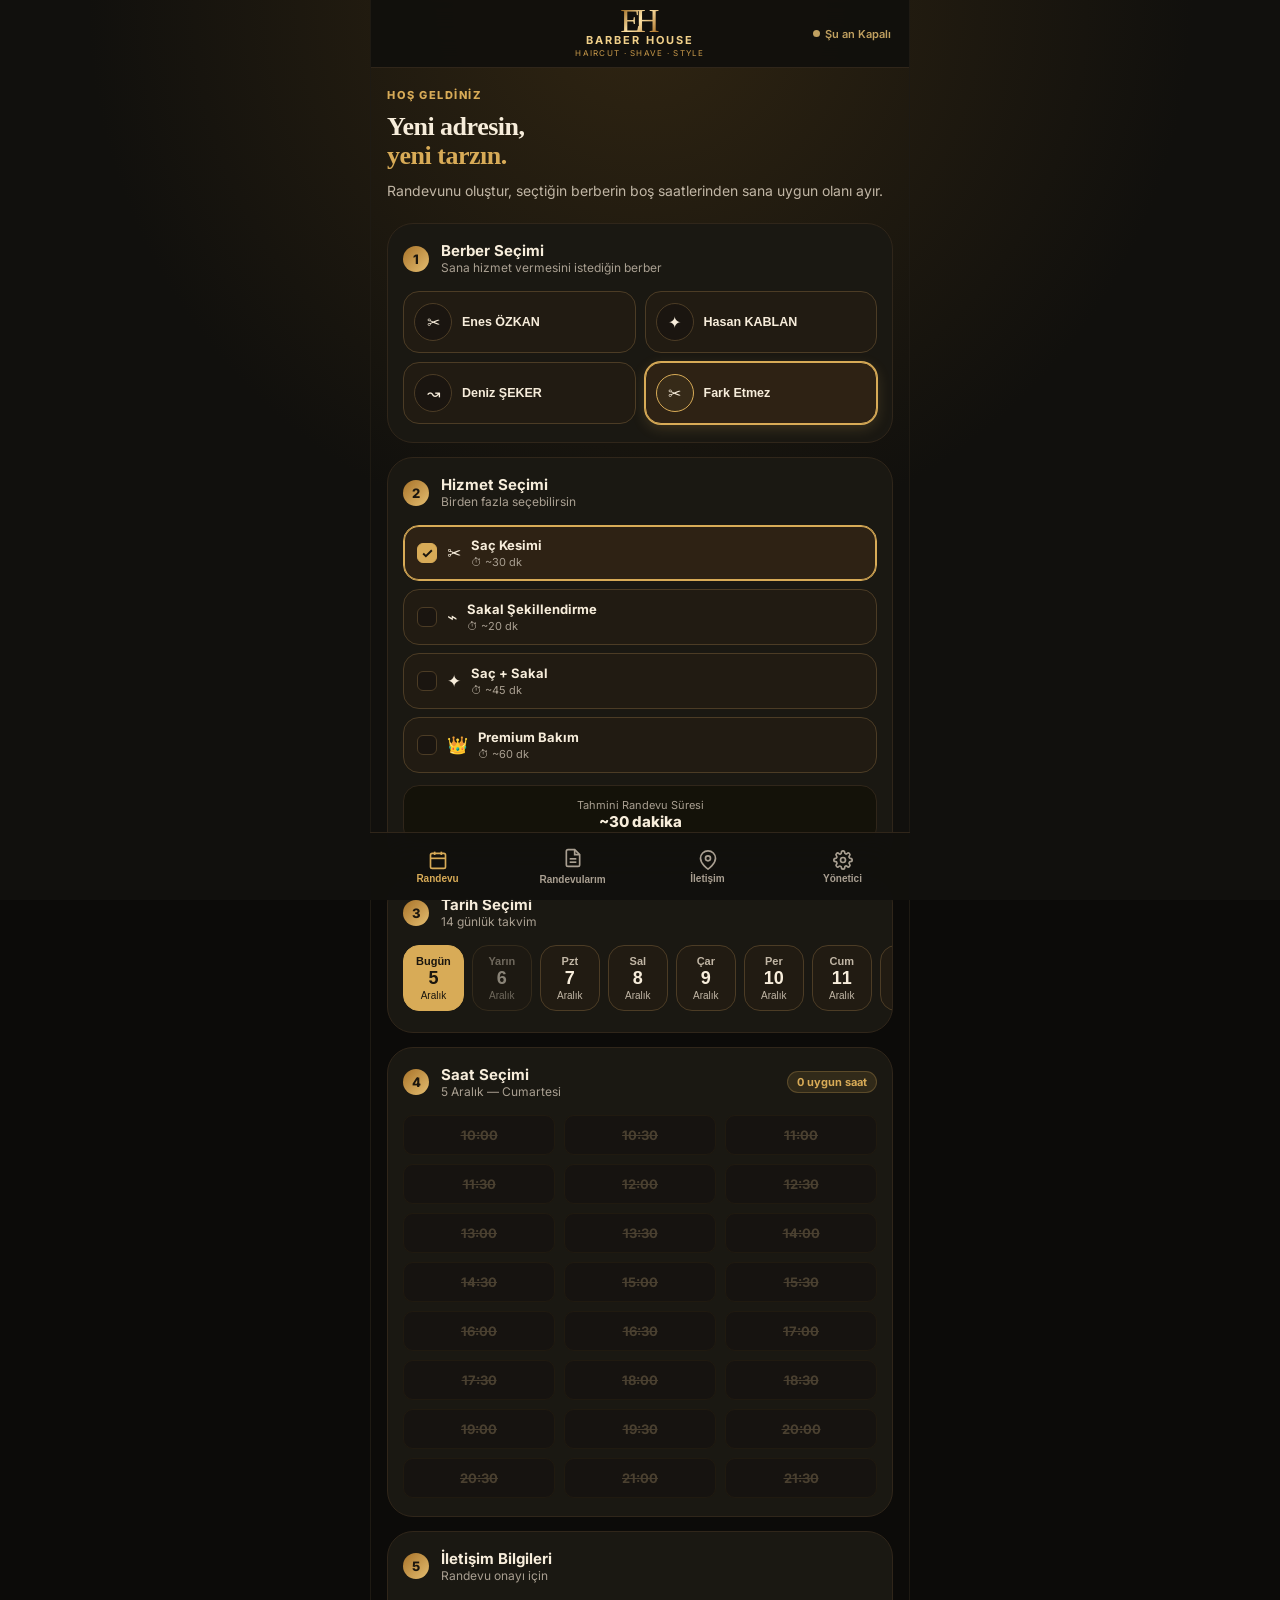
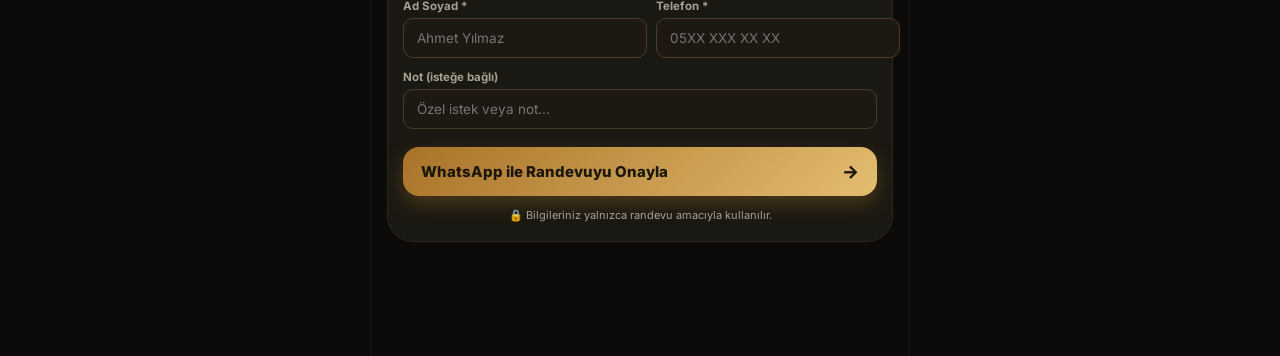
==== commit 1b8f4acf: "feat: EH Barber House PWA getirildi, WhatsApp tıklama hatası ve saat/tarih sorunları düzeltildi" ====
--- a/index.html
+++ b/index.html
@@ -1,743 +1,356 @@
-<!doctype html>
+<!DOCTYPE html>
 <html lang="tr">
-  <head>
-    <meta charset="UTF-8" />
-    <meta name="viewport" content="width=device-width, initial-scale=1, viewport-fit=cover, maximum-scale=1, user-scalable=no" />
-    <meta name="theme-color" content="#0c0f10" />
-    <meta name="apple-mobile-web-app-capable" content="yes" />
-    <meta name="apple-mobile-web-app-status-bar-style" content="black-translucent" />
-    <meta name="apple-mobile-web-app-title" content="ROTADAN" />
-    <link rel="manifest" href="manifest.json" />
-    <link rel="apple-touch-icon" href="icons/apple-touch-icon.png" />
-    <link rel="icon" type="image/png" href="icons/favicon.png" />
-    <title>ROTADAN — Motosiklet, Gezi & Kamp GPS Takip</title>
-    <!-- Yerel Çevrimdışı Harita Kütüphanesi -->
-    <link rel="stylesheet" href="lib/leaflet.css" />
-    <!-- Google Fonts -->
-    <link rel="preconnect" href="https://fonts.googleapis.com">
-    <link rel="preconnect" href="https://fonts.gstatic.com" crossorigin>
-    <link href="https://fonts.googleapis.com/css2?family=Outfit:wght@300;400;600;800&display=swap" rel="stylesheet">
-    <link rel="stylesheet" href="style.css" />
-  </head>
-  <body>
-    <main class="app-shell">
-      <!-- Üst Bar -->
-      <header class="topbar">
-        <div>
-          <p class="eyebrow" id="tracking-status">ROTADAN YOLDA</p>
-          <h1>ROTADAN</h1>
-        </div>
-        <div class="topbar-actions">
-          <div class="cloud-status-badge online" id="cloud-status-btn" onclick="openCloudSettings()" title="Bulut Durumu">
-            <div class="cloud-dot"></div>
-            <span id="cloud-status-text">Topluluk Aktif</span>
-          </div>
-          <button id="search-friends-top-btn" class="icon-button" onclick="openFriendSearch()" aria-label="Arkadaş Ara" title="Arkadaş Ara">🔍</button>
-          <button id="theme-button" class="icon-button" aria-label="Temayı değiştir">◐</button>
-        </div>
-      </header>
-
-      <!-- ANA SAYFA GÖRÜNÜMÜ -->
-      <section id="home-view" class="view active">
-        <!-- Aktivite Mod Seçici -->
-        <div class="mode-selector" id="mode-selector">
-          <!-- JS ile doldurulacak -->
-        </div>
-
-        <!-- Canlı Takip Haritası -->
-        <div class="map-card">
-          <div id="map" aria-label="Takip Haritası"></div>
-          <div id="tracking-badge" class="tracking-badge">● Hazır</div>
-        </div>
-
-        <!-- Canlı İstatistik Paneli -->
-        <section class="live-panel">
-          <div class="metric-card">
-            <p class="metric-label">MESAFE</p>
-            <strong id="live-distance">0,00 <span class="unit">km</span></strong>
-          </div>
-          <div class="metric-card">
-            <p class="metric-label">SÜRE</p>
-            <strong id="live-duration">00:00:00</strong>
-          </div>
-          <div class="metric-card">
-            <p class="metric-label">ORT. HIZ</p>
-            <strong id="live-speed">0 <span class="unit">km/sa</span></strong>
-          </div>
-        </section>
-
-        <!-- Hava Durumu ve Yağmur Radarı Butonu -->
-        <div style="display:flex; justify-content:space-between; align-items:center; margin: 4px 0 10px;">
-          <div class="weather-widget" id="live-weather-widget" onclick="refreshLiveWeather()" title="Hava Durumu">
-            <span id="weather-icon">☀️</span>
-            <span id="weather-temp">24°C</span>
-            <span id="weather-desc" style="color:var(--text-muted); font-size:10px;">Açık</span>
-          </div>
-          <button class="radar-toggle-badge" id="radar-toggle-btn" onclick="toggleRainRadar()">🌧️ Yağmur Radarı</button>
-        </div>
-
-        <!-- Kontrol Butonları -->
-        <div class="control-actions">
-          <button id="ride-button" class="primary-button">Sürüşe Başla</button>
-          <button id="camp-button" class="primary-button hidden">⛺ Kamp Noktası Kaydet</button>
-          
-          <!-- Sürüş Esnasındaki İşlem Butonları (Durak ve Fotoğraf Ekleme) -->
-          <div id="active-ride-actions" class="ride-actions-row hidden">
-            <button id="add-stop-btn" class="action-btn stop-action-btn">🛑 Durak Ekle</button>
-            <button id="add-photo-btn" class="action-btn photo-action-btn">📸 Fotoğraf Çek</button>
-          </div>
-          
-          <button id="finish-button" class="secondary-button hidden">Sürüşü Bitir ve Kaydet</button>
-        </div>
-
-        <!-- Hızlı Yol İkazı / Tehlike Bildirimi Barı -->
-        <div class="hazard-quick-bar" id="hazard-quick-bar">
-          <button class="hazard-btn" onclick="reportHazard('micir')" title="Yolda Mıcır / Kaygan Zemin">⚠️ Mıcır</button>
-          <button class="hazard-btn" onclick="reportHazard('radar')" title="Radar / Kontrol Noktası">👮 Radar</button>
-          <button class="hazard-btn" onclick="reportHazard('cukur')" title="Bozuk Asfalt / Çukur">🚧 Bozuk Yol</button>
-          <button class="hazard-btn" onclick="reportHazard('su')" title="İçilebilir Su Pınarı">💧 Su</button>
-          <button class="hazard-btn" onclick="reportHazard('manzara')" title="Manzara & Fotoğraf Noktası">📸 Manzara</button>
-          <button class="hazard-btn" onclick="reportHazard('cay')" title="Çay / Mola Noktası">☕ Mola</button>
-        </div>
-        
-        <!-- Gizli Fotoğraf Yakalama Inputu (Kamerayı Açar) -->
-        <input type="file" id="photo-capture-input" accept="image/*" capture="environment" style="display:none;" />
-        
-        <p id="gps-message" class="status-message">Başlamak için aktivite tipini seçin ve sürüşe basın.</p>
-
-        <!-- Toplam İstatistikler -->
-        <section class="totals">
-          <div class="total-card">
-            <span>Toplam Yol</span>
-            <strong id="total-distance">0 km</strong>
-          </div>
-          <div class="total-card">
-            <span>Gezilerim</span>
-            <strong id="total-rides">0</strong>
-          </div>
-          <div class="total-card">
-            <span>Kamplarım</span>
-            <strong id="total-camps">0</strong>
-          </div>
-        </section>
-      </section>
-
-      <!-- TOPLULUK & AKIŞ GÖRÜNÜMÜ (YENİ!) -->
-      <section id="community-view" class="view">
-        <div class="section-heading">
-          <div>
-            <p class="eyebrow">SOSYAL & KEŞFET</p>
-            <h2>Topluluk Akışı</h2>
-          </div>
-          <button class="primary-button compact-btn" onclick="openFriendSearch()">+ Arkadaş Bul</button>
-        </div>
-
-        <!-- Segment Filtre Sekmeleri -->
-        <div class="subnav-tabs">
-          <button class="subnav-btn active" data-subtab="feed-all" onclick="switchCommunityTab('all')">🌐 Keşfet</button>
-          <button class="subnav-btn" data-subtab="feed-friends" onclick="switchCommunityTab('friends')">👥 Arkadaşlarım</button>
-          <button class="subnav-btn highlight" data-subtab="feed-group" onclick="switchCommunityTab('group')">🚀 Canlı Grup</button>
-          <button class="subnav-btn" data-subtab="feed-leaders" onclick="switchCommunityTab('leaders')">🏆 Liderler</button>
-        </div>
-
-        <!-- 1. Keşfet / Arkadaşlarım Akışı -->
-        <div id="community-feed-container" class="feed-list">
-          <!-- JS ile doldurulacak -->
-        </div>
-
-        <!-- 2. Canlı Grup Sürüşü Paneli (Gizli/Görünür) -->
-        <div id="community-group-container" class="hidden">
-          <div class="group-ride-hero">
-            <div style="display:flex; justify-content:space-between; align-items:flex-start;">
-              <div>
-                <p class="eyebrow" style="color:var(--accent);">CANLI REALTIME SÜRÜŞ</p>
-                <h3 id="group-room-title">Grup Sürüşü Odası</h3>
-              </div>
-              <div class="group-code-badge" id="group-room-code">#----</div>
-            </div>
-            <p style="font-size:12px; color:var(--text-muted);">Grup arkadaşlarınızla aynı harita üzerinde canlı GPS konumlarınızı ve hızlarınızı anlık takip edin.</p>
-            <div style="display:flex; gap:8px;">
-              <button class="primary-button compact-btn" onclick="openCreateGroupRide()">+ Yeni Grup Kur</button>
-              <button class="secondary-button compact-btn" onclick="openJoinGroupRide()">🔑 Koda Katıl</button>
-            </div>
-          </div>
-
-          <div class="subsection">
-            <h3>Gruptaki Sürücüler (<span id="group-member-count">0</span>)</h3>
-            <div class="group-members-grid" id="group-members-grid" style="margin-top:8px;">
-              <!-- JS ile doldurulacak -->
-            </div>
-          </div>
-        </div>
-
-        <!-- 3. Liderlik Tablosu Paneli -->
-        <div id="community-leaders-container" class="hidden">
-          <div class="subsection">
-            <h3>Haftalık Mesafe Liderleri</h3>
-            <div id="leaderboard-list" style="margin-top:10px;">
-              <!-- JS ile doldurulacak -->
-            </div>
-          </div>
-        </div>
-      </section>
-
-      <!-- GEZİLERİM / ARŞİV GÖRÜNÜMÜ -->
-      <section id="rides-view" class="view">
-        <div class="section-heading">
-          <div>
-            <p class="eyebrow">ARŞİV</p>
-            <h2>Gezi ve Kamp Günlüğü</h2>
-          </div>
-          <div class="archive-actions">
-            <!-- GPX İçe Aktarma -->
-            <label class="file-input-label" for="gpx-import-file">
-              <span>İçe Aktar (.gpx)</span>
-              <input type="file" id="gpx-import-file" accept=".gpx" style="display:none;" />
-            </label>
-            <button id="clear-rides" class="text-button danger-text">Tümünü sil</button>
-          </div>
-        </div>
-
-        <div class="tab-subsections">
-          <div class="subsection">
-            <h3>Kayıtlı Geziler</h3>
-            <div id="rides-list" class="rides-list"></div>
-          </div>
-          <div class="subsection" style="margin-top: 24px;">
-            <h3>Kayıtlı Kamp Noktaları</h3>
-            <div id="camps-list" class="camps-list"></div>
-          </div>
-        </div>
-      </section>
-
-      <!-- ETKİNLİKLER GÖRÜNÜMÜ -->
-      <section id="events-view" class="view">
-        <div class="section-heading">
-          <div>
-            <p class="eyebrow">TOPLULUK & PLAN</p>
-            <h2>Etkinlik Takvimi</h2>
-          </div>
-          <button id="open-create-event-btn" class="primary-button compact-btn" onclick="openCreateEvent()">+ Yeni Etkinlik</button>
-        </div>
-
-        <div id="events-list" class="events-list">
-          <!-- JS ile doldurulacak -->
-        </div>
-      </section>
-
-      <!-- GENEL HARİTA GÖRÜNÜMÜ -->
-      <section id="all-routes-view" class="view">
-        <div class="section-heading">
-          <div>
-            <p class="eyebrow">HARİTAM</p>
-            <h2>Tüm Rota ve Kamplar</h2>
-          </div>
-        </div>
-        <div class="map-card-wrapper">
-          <div id="all-routes-map" class="full-map"></div>
-        </div>
-        <p class="status-message">Kaydedilen her rota farklı bir renkte haritada gösterilir.</p>
-      </section>
-
-      <!-- PROFİL GÖRÜNÜMÜ -->
-      <section id="profile-view" class="view">
-
-        <!-- Profil Başlık Kartı -->
-        <div class="profile-hero">
-          <div class="profile-avatar" id="profile-avatar" onclick="openProfileEdit()">🏍</div>
-          <div class="profile-info">
-            <h2 id="profile-name">Gezgin</h2>
-            <p class="profile-since" id="profile-since">ROTADAN Üyesi</p>
-          </div>
-          <button class="profile-edit-btn" onclick="openProfileEdit()" aria-label="Profili Düzenle">✏️</button>
-        </div>
-
-        <!-- Özet İstatistikler -->
-        <div class="profile-stats-grid" id="profile-stats-grid">
-          <!-- JS ile doldurulacak -->
-        </div>
-
-        <!-- Başarı Rozetleri -->
-        <div class="profile-section">
-          <p class="eyebrow">BAŞARILAR</p>
-          <h3 class="profile-section-title">Rozetlerim</h3>
-          <div class="badges-row" id="badges-row">
-            <!-- JS ile doldurulacak -->
-          </div>
-        </div>
-
-        <!-- Arkadaşlarım Sekmesi -->
-        <div class="profile-section" id="my-friends-section">
-          <div style="display:flex; justify-content:space-between; align-items:center; margin-bottom:10px;">
+<head>
+  <meta charset="UTF-8" />
+  <meta name="viewport" content="width=device-width, initial-scale=1.0, maximum-scale=1.0, user-scalable=no, viewport-fit=cover" />
+  <title>EH Barber House | Online Randevu</title>
+  <meta name="description" content="EH Barber House — Enes, Hasan ve Deniz ile online randevu alın." />
+  <meta name="theme-color" content="#15120d" />
+  <meta name="apple-mobile-web-app-capable" content="yes" />
+  <meta name="apple-mobile-web-app-status-bar-style" content="black-translucent" />
+  <meta name="apple-mobile-web-app-title" content="EH Barber" />
+  <link rel="manifest" href="./manifest.json" />
+  <link rel="icon" type="image/png" href="./icons/favicon.png" />
+  <link rel="apple-touch-icon" href="./icons/apple-touch-icon.png" />
+  <link rel="preconnect" href="https://fonts.googleapis.com" />
+  <link rel="preconnect" href="https://fonts.gstatic.com" crossorigin />
+  <link href="https://fonts.googleapis.com/css2?family=Inter:wght@400;500;600;700;800&display=swap" rel="stylesheet" />
+  <link rel="stylesheet" href="./style.css" />
+</head>
+<body>
+<div class="app-container">
+
+  <!-- HEADER / LOGO -->
+  <header class="logo-header">
+    <div class="logo-box">
+      <span class="logo-eh">EH</span>
+      <b class="logo-name">BARBER HOUSE</b>
+      <small class="logo-sub">HAIRCUT · SHAVE · STYLE</small>
+    </div>
+    <div class="header-right">
+      <span class="status-pill" id="live-status-pill">
+        <span class="status-dot"></span>
+        <span id="live-status-text">…</span>
+      </span>
+      <button id="install-pwa-btn" class="pwa-badge-btn hidden" title="Uygulamayı Ana Ekrana Ekle">
+        ↓ Yükle
+      </button>
+    </div>
+  </header>
+
+  <!-- MAIN CONTENT -->
+  <main class="app-main">
+
+    <!-- VIEW 1: RANDEVU AL -->
+    <section id="tab-booking" class="view-section active">
+      <p class="eyebrow">HOŞ GELDİNİZ</p>
+      <h1>Yeni adresin,<br><span class="accent">yeni tarzın.</span></h1>
+      <p class="lead">Randevunu oluştur, seçtiğin berberin boş saatlerinden sana uygun olanı ayır.</p>
+
+      <!-- ADIM 1: BERBER -->
+      <div class="section-card">
+        <div class="section-label">
+          <span class="step-dot">1</span>
+          <div>
+            <h3>Berber Seçimi</h3>
+            <p>Sana hizmet vermesini istediğin berber</p>
+          </div>
+        </div>
+        <div class="barbers-grid" id="barbers-list"></div>
+      </div>
+
+      <!-- ADIM 2: HİZMET -->
+      <div class="section-card">
+        <div class="section-label">
+          <span class="step-dot">2</span>
+          <div>
+            <h3>Hizmet Seçimi</h3>
+            <p>Birden fazla seçebilirsin</p>
+          </div>
+        </div>
+        <div class="services-grid" id="services-list"></div>
+        <div class="summary-bar" id="summary-bar">
+          <div class="summary-item"><span>Tahmini Randevu Süresi</span><strong id="summary-duration">—</strong></div>
+        </div>
+      </div>
+
+      <!-- ADIM 3: TARİH -->
+      <div class="section-card">
+        <div class="section-label">
+          <span class="step-dot">3</span>
+          <div>
+            <h3>Tarih Seçimi</h3>
+            <p>14 günlük takvim</p>
+          </div>
+        </div>
+        <div class="dates-scroll"><div class="dates-grid" id="dates-list"></div></div>
+      </div>
+
+      <!-- ADIM 4: SAAT -->
+      <div class="section-card">
+        <div class="section-label between">
+          <div class="section-label-inner">
+            <span class="step-dot">4</span>
             <div>
-              <p class="eyebrow">SOSYAL</p>
-              <h3 class="profile-section-title">Arkadaşlarım (<span id="my-friends-count">0</span>)</h3>
-            </div>
-            <button class="text-button" style="color:var(--accent); font-weight:800; font-size:12px;" onclick="openFriendSearch()">+ Ekle</button>
-          </div>
-          <div class="friends-horizontal-list" id="my-friends-list">
-            <!-- JS ile doldurulacak -->
-          </div>
-        </div>
-
-        <!-- Fotoğraf Galerisi -->
-        <div class="profile-section" id="gallery-section">
-          <p class="eyebrow">KOLEKSİYON</p>
-          <h3 class="profile-section-title">Fotoğraf Galerisi</h3>
-          <div class="photo-gallery" id="photo-gallery">
-            <!-- JS ile doldurulacak -->
-          </div>
-        </div>
-
-        <!-- Son Aktiviteler -->
-        <div class="profile-section">
-          <p class="eyebrow">GEÇMİŞ</p>
-          <h3 class="profile-section-title">Aktivite Akışı</h3>
-          <div class="activity-feed" id="activity-feed">
-            <!-- JS ile doldurulacak -->
-          </div>
-        </div>
-
-      </section>
-
-      <!-- Alt Navigasyon Menüsü (6 Sekme) -->
-      <nav class="bottom-nav" aria-label="Ana Menü">
-        <button class="nav-item active" data-view="home-view">
-          <span class="nav-icon">⌖</span>
-          <span class="nav-label">Sürüş</span>
-        </button>
-        <button class="nav-item" data-view="community-view">
-          <span class="nav-icon">🌐</span>
-          <span class="nav-label">Topluluk</span>
-        </button>
-        <button class="nav-item" data-view="rides-view">
-          <span class="nav-icon">≋</span>
-          <span class="nav-label">Gezilerim</span>
-        </button>
-        <button class="nav-item" data-view="events-view">
-          <span class="nav-icon">📅</span>
-          <span class="nav-label">Etkinlikler</span>
-        </button>
-        <button class="nav-item" data-view="all-routes-view">
-          <span class="nav-icon">⌁</span>
-          <span class="nav-label">Harita</span>
-        </button>
-        <button class="nav-item" data-view="profile-view" id="profile-nav-btn">
-          <span class="nav-icon">👤</span>
-          <span class="nav-label">Profil</span>
-        </button>
-      </nav>
-    </main>
-
-    <!-- Kayıt İsimlendirme Dialog -->
-    <dialog id="save-dialog">
-      <form method="dialog" class="dialog-content">
-        <p class="eyebrow">SÜRÜŞ TAMAMLANDI</p>
-        <h2>Gezini Kaydet</h2>
-        <div class="summary-badge" id="ride-summary">0.00 km · 00:00:00</div>
-        
-        <div class="input-group">
-          <label for="ride-name">Gezi Adı</label>
-          <input id="ride-name" type="text" maxlength="50" placeholder="Örn. Şile Pazar Turu" autocomplete="off" />
-        </div>
-
-        <div class="input-group">
-          <label>Gizlilik ve Paylaşım</label>
-          <div class="privacy-selector" id="ride-privacy-selector">
-            <div class="privacy-option selected" data-privacy="public" onclick="selectPrivacy('public')">
-              <span>🌐</span>
-              <p>Herkese Açık</p>
-            </div>
-            <div class="privacy-option" data-privacy="friends" onclick="selectPrivacy('friends')">
-              <span>👥</span>
-              <p>Arkadaşlar</p>
-            </div>
-            <div class="privacy-option" data-privacy="private" onclick="selectPrivacy('private')">
-              <span>🔒</span>
-              <p>Gizli</p>
-            </div>
-          </div>
-        </div>
-        
-        <div class="dialog-actions">
-          <button value="cancel" class="dialog-button cancel-btn">Vazgeç</button>
-          <button id="confirm-save" value="default" class="dialog-button confirm-btn">Kaydet</button>
-        </div>
-      </form>
-    </dialog>
-
-    <!-- Detay Görünüm Dialog -->
-    <dialog id="details-dialog">
-      <div class="dialog-content">
-        <div class="dialog-header">
-          <div>
-            <p class="eyebrow" id="detail-eyebrow">GEZİ DETAYI</p>
-            <h2 id="detail-title">Gezi Adı</h2>
-          </div>
-          <button id="close-details-btn" class="close-icon-button" aria-label="Kapat">✕</button>
-        </div>
-        
-        <div class="detail-stats-grid" id="detail-stats-grid">
-          <!-- JS ile doldurulacak -->
-        </div>
-
-        <!-- Yükseklik ve Eğim Profili Kartı -->
-        <div class="elevation-card" id="detail-elevation-card">
-          <div class="elevation-header">
-            <span class="eyebrow" style="color:var(--accent);">YÜKSEKLİK & EĞİM PROFİLİ</span>
-            <div class="elevation-stats-row">
-              <span class="elevation-stat-chip" id="elev-gain">▲ +0m</span>
-              <span class="elevation-stat-chip" id="elev-loss">▼ -0m</span>
-              <span class="elevation-stat-chip" id="elev-max">Maks: 0m</span>
-            </div>
-          </div>
-          <div class="elevation-canvas-wrapper">
-            <canvas id="elevation-canvas" width="600" height="120"></canvas>
-          </div>
-        </div>
-
-        <div class="dialog-actions vertical-actions">
-          <button id="detail-cinematic-btn" class="dialog-button primary-btn" style="background:linear-gradient(135deg, #e056fd, #686de0); color:#fff;" onclick="playCinematicRide()">🎥 3D Sinematik Oynat (Relive Tarzı)</button>
-          <button id="detail-show-map-btn" class="dialog-button primary-btn">Haritada Göster</button>
-          <button id="detail-gpx-btn" class="dialog-button secondary-btn">GPX Olarak İndir</button>
-          <button id="detail-social-card-btn" class="detail-social-share-btn">🎨 Sosyal Medya Kartı Oluştur</button>
-          <div class="share-actions-row" id="share-actions-row">
-            <button id="detail-share-post-btn" class="dialog-button tertiary-btn">Gönderi Paylaş</button>
-            <button id="detail-share-story-btn" class="dialog-button tertiary-btn">Instagram Hikaye</button>
-          </div>
-          <button id="detail-delete-btn" class="dialog-button danger-btn">Bu Kaydı Sil</button>
-        </div>
-      </div>
-    </dialog>
-
-    <!-- Etkinlik Oluşturma Dialog -->
-    <dialog id="create-event-dialog">
-      <form method="dialog" class="dialog-content">
-        <div class="dialog-header">
-          <div>
-            <p class="eyebrow">YENİ ETKİNLİK</p>
-            <h2>Etkinlik Planla</h2>
-          </div>
-          <button id="close-create-event-btn" type="button" class="close-icon-button" aria-label="Kapat">✕</button>
-        </div>
-
-        <div class="input-group">
-          <label for="event-title-input">Etkinlik Adı</label>
-          <input id="event-title-input" type="text" maxlength="60" placeholder="Örn. Şile Sahil Gezisi" required autocomplete="off" />
-        </div>
-
-        <div class="input-group">
-          <label for="event-mode-select">Aktivite Türü</label>
-          <select id="event-mode-select" class="custom-select">
-            <option value="moto">🏍 Motosiklet</option>
-            <option value="bike">🚲 Bisiklet</option>
-            <option value="walk">🥾 Yürüyüş</option>
-            <option value="camp">⛺ Kamp</option>
+              <h3>Saat Seçimi</h3>
+              <p id="selected-date-label">Gün seçiniz</p>
+            </div>
+          </div>
+          <span class="avail-badge" id="slot-count-badge">—</span>
+        </div>
+        <div class="slots-grid" id="times-list"></div>
+      </div>
+
+      <!-- ADIM 5: MÜŞTERİ BİLGİLERİ -->
+      <div class="section-card">
+        <div class="section-label">
+          <span class="step-dot">5</span>
+          <div>
+            <h3>İletişim Bilgileri</h3>
+            <p>Randevu onayı için</p>
+          </div>
+        </div>
+        <form id="booking-form" class="booking-form">
+          <div class="field-row">
+            <div class="field-box">
+              <label for="customer-name">Ad Soyad *</label>
+              <input type="text" id="customer-name" required placeholder="Ahmet Yılmaz" autocomplete="name" />
+            </div>
+            <div class="field-box">
+              <label for="customer-phone">Telefon *</label>
+              <input type="tel" id="customer-phone" required placeholder="05XX XXX XX XX" inputmode="tel" autocomplete="tel" />
+            </div>
+          </div>
+          <div class="field-box">
+            <label for="customer-notes">Not (isteğe bağlı)</label>
+            <input type="text" id="customer-notes" placeholder="Özel istek veya not..." />
+          </div>
+          <button type="submit" class="btn-book" id="btn-submit-booking">
+            <span>WhatsApp ile Randevuyu Onayla</span>
+            <span class="btn-arrow">→</span>
+          </button>
+          <p class="privacy-note">
+            🔒 Bilgileriniz yalnızca randevu amacıyla kullanılır.
+          </p>
+        </form>
+      </div>
+    </section>
+
+    <!-- VIEW 2: RANDEVULARIM -->
+    <section id="tab-my-bookings" class="view-section">
+      <div class="view-head">
+        <h2>Randevularım</h2>
+        <p>Oluşturduğunuz randevular</p>
+      </div>
+      <div id="my-bookings-container"></div>
+    </section>
+
+    <!-- VIEW 4: İLETİŞİM -->
+    <section id="tab-contact" class="view-section">
+      <div class="view-head">
+        <h2>İletişim &amp; Konum</h2>
+        <p>Bize ulaşın, salonumuzu ziyaret edin</p>
+      </div>
+      <div class="contact-stack">
+        <div class="info-card">
+          <span class="info-icon">📍</span>
+          <div>
+            <h4>Adres</h4>
+            <p>İmamı Azam Caddesi, Fatih Mahallesi<br>Pendik / İstanbul</p>
+            <a href="https://www.google.com/maps/place/EH+BARBER+HOUSE/@40.8651168,29.2969745,17z/data=!3m1!4b1!4m6!3m5!1s0x14cadd725d42468f:0x7f4933464fe4ddec!8m2!3d40.8651128!4d29.2995494!16s%2Fg%2F11nvz6qhtf" target="_blank" class="card-link">Google Haritalarda Aç ↗</a>
+          </div>
+        </div>
+        <div class="info-card">
+          <span class="info-icon">⏰</span>
+          <div>
+            <h4>Çalışma Saatleri</h4>
+            <ul class="hours-list">
+              <li><span>Pzt — Cmt</span><strong>10:00 – 22:00</strong></li>
+              <li><span>Pazar</span><strong class="closed-text">Kapalı</strong></li>
+            </ul>
+          </div>
+        </div>
+        <div class="info-card">
+          <span class="info-icon">📞</span>
+          <div>
+            <h4>Telefon &amp; WhatsApp</h4>
+            <div class="action-btns">
+              <a href="tel:+905348570482" class="pill-btn" id="contact-phone-link">📞 0534 857 04 82</a>
+              <a href="https://api.whatsapp.com/send?phone=905348570482" target="_blank" rel="noopener noreferrer" class="pill-btn wa" id="contact-wa-link">💬 WhatsApp</a>
+              <a href="mailto:ehbarberhouse@gmail.com" class="pill-btn" id="contact-email-link">✉️ ehbarberhouse@gmail.com</a>
+            </div>
+          </div>
+        </div>
+        <div class="info-card">
+          <span class="info-icon">✂</span>
+          <div>
+            <h4>Berberlerimiz</h4>
+            <p>Enes ÖZKAN · Hasan KABLAN · Deniz ŞEKER</p>
+          </div>
+        </div>
+      </div>
+    </section>
+
+    <!-- VIEW 5: YÖNETİCİ PANELİ -->
+    <section id="tab-admin" class="view-section">
+      <div class="view-head">
+        <h2>Yönetici Paneli</h2>
+        <p>Günlük randevu takibi</p>
+      </div>
+      <div id="admin-auth-box" class="auth-card">
+        <div class="auth-icon">🔐</div>
+        <h3>Personel Girişi</h3>
+        <p>Şifrenizle giriş yapın</p>
+        <div class="login-form">
+          <div class="field-box">
+            <label for="admin-password">Şifre</label>
+            <div class="password-wrap">
+              <input type="password" id="admin-password" placeholder="••••••••" autocomplete="current-password" />
+              <button type="button" id="toggle-password" class="password-toggle" aria-label="Şifreyi göster">👁</button>
+            </div>
+          </div>
+          <button id="btn-admin-login" class="btn-secondary" style="width:100%;">Giriş</button>
+        </div>
+      </div>
+      <div id="admin-panel-content" class="hidden">
+
+        <!-- SEKMELER -->
+        <div class="admin-tabs">
+          <button class="admin-tab active" data-panel="panel-today">📅 Bugünkü Randevular</button>
+          <button class="admin-tab" data-panel="panel-profile">⚙️ İşletme Profili</button>
+        </div>
+
+        <!-- PANEL 1: BUGÜNKÜ RANDEVULAR -->
+        <div id="panel-today" class="admin-panel-body">
+          <div class="admin-toolbar">
+            <div class="stat-box"><span class="stat-num" id="admin-total-count">0</span><span class="stat-lbl">Bugünkü Randevu</span></div>
+            <button id="btn-admin-add-walkin" class="btn-sm">+ Elden Müşteri</button>
+          </div>
+          <div class="admin-schedule" id="admin-schedule-list"></div>
+        </div>
+
+        <!-- PANEL 2: İŞLETME PROFİLİ -->
+        <div id="panel-profile" class="admin-panel-body hidden">
+          <div class="profile-card">
+            <h4>İşletme Bilgileri</h4>
+            <p class="profile-desc">Buraya girilen e-postaya yeni her randevuda otomatik bildirim gönderilir.</p>
+
+            <div class="field-box" style="margin-bottom:12px;">
+              <label for="biz-name">İşletme Adı</label>
+              <input type="text" id="biz-name" placeholder="EH Barber House" />
+            </div>
+
+            <div class="field-box" style="margin-bottom:12px;">
+              <label for="biz-email">🔔 Bildirim E-postası <span class="badge-required">Önemli</span></label>
+              <input type="email" id="biz-email" value="ehbarberhouse@gmail.com" placeholder="ehbarberhouse@gmail.com" />
+              <small class="field-hint">Her yeni randevuda bu adrese otomatik e-posta gönderilir.</small>
+            </div>
+
+            <div class="field-box" style="margin-bottom:12px;">
+              <label for="biz-whatsapp">WhatsApp Numarası (ülke koduyla)</label>
+              <input type="tel" id="biz-whatsapp" placeholder="905348570482" />
+              <small class="field-hint">Müşteri randevu onayı bu numaraya gönderilir.</small>
+            </div>
+
+            <div class="field-box" style="margin-bottom:16px;">
+              <label for="biz-phone">Telefon (Müşteri görünümü)</label>
+              <input type="tel" id="biz-phone" placeholder="0534 857 04 82" />
+            </div>
+
+            <button id="btn-save-profile" class="btn-secondary" style="width:100%;">Profili Kaydet ✓</button>
+          </div>
+        </div>
+
+      </div>
+    </section>
+
+  </main>
+
+  <!-- BOTTOM NAV -->
+  <nav class="bottom-nav">
+    <button class="nav-tab active" data-tab="tab-booking">
+      <svg viewBox="0 0 24 24" width="20" height="20" fill="none" stroke="currentColor" stroke-width="2"><rect x="3" y="4" width="18" height="18" rx="2"/><line x1="16" y1="2" x2="16" y2="6"/><line x1="8" y1="2" x2="8" y2="6"/><line x1="3" y1="10" x2="21" y2="10"/></svg>
+      <span>Randevu</span>
+    </button>
+    <button class="nav-tab" data-tab="tab-my-bookings">
+      <div class="tab-icon-wrap">
+        <svg viewBox="0 0 24 24" width="20" height="20" fill="none" stroke="currentColor" stroke-width="2"><path d="M14 2H6a2 2 0 0 0-2 2v16a2 2 0 0 0 2 2h12a2 2 0 0 0 2-2V8z"/><polyline points="14 2 14 8 20 8"/><line x1="16" y1="13" x2="8" y2="13"/><line x1="16" y1="17" x2="8" y2="17"/></svg>
+        <span class="tab-badge hidden" id="my-bookings-count">0</span>
+      </div>
+      <span>Randevularım</span>
+    </button>
+
+    <button class="nav-tab" data-tab="tab-contact">
+      <svg viewBox="0 0 24 24" width="20" height="20" fill="none" stroke="currentColor" stroke-width="2"><path d="M21 10c0 7-9 13-9 13s-9-6-9-13a9 9 0 0 1 18 0z"/><circle cx="12" cy="10" r="3"/></svg>
+      <span>İletişim</span>
+    </button>
+    <button class="nav-tab" data-tab="tab-admin">
+      <svg viewBox="0 0 24 24" width="20" height="20" fill="none" stroke="currentColor" stroke-width="2"><circle cx="12" cy="12" r="3"/><path d="M19.4 15a1.65 1.65 0 0 0 .33 1.82l.06.06a2 2 0 0 1-2.83 2.83l-.06-.06a1.65 1.65 0 0 0-1.82-.33 1.65 1.65 0 0 0-1 1.51V21a2 2 0 0 1-4 0v-.09A1.65 1.65 0 0 0 9 19.4a1.65 1.65 0 0 0-1.82.33l-.06.06a2 2 0 0 1-2.83-2.83l.06-.06A1.65 1.65 0 0 0 4.68 15a1.65 1.65 0 0 0-1.51-1H3a2 2 0 0 1 0-4h.09A1.65 1.65 0 0 0 4.6 9a1.65 1.65 0 0 0-.33-1.82l-.06-.06a2 2 0 0 1 2.83-2.83l.06.06A1.65 1.65 0 0 0 9 4.68a1.65 1.65 0 0 0 1-1.51V3a2 2 0 0 1 4 0v.09a1.65 1.65 0 0 0 1 1.51 1.65 1.65 0 0 0 1.82-.33l.06-.06a2 2 0 0 1 2.83 2.83l-.06.06A1.65 1.65 0 0 0 19.4 9a1.65 1.65 0 0 0 1.51 1H21a2 2 0 0 1 0 4h-.09A1.65 1.65 0 0 0 19.4 15z"/></svg>
+      <span>Yönetici</span>
+    </button>
+  </nav>
+
+  <!-- SUCCESS MODAL -->
+  <div class="modal-bg" id="success-modal">
+    <div class="modal-card">
+      <div class="modal-handle"></div>
+      <div class="modal-body">
+        <div class="success-emoji">🎉</div>
+        <h3>Randevunuz Hazırlandı!</h3>
+        <p class="modal-sub">WhatsApp üzerinden berberinize talep iletildi.</p>
+        <div class="ticket" id="modal-ticket-preview"></div>
+        <div class="modal-btns">
+          <a id="btn-open-whatsapp-again" href="#" target="_blank" rel="noopener noreferrer" class="btn-wa" style="text-decoration:none;display:inline-flex;align-items:center;justify-content:center;">💬 WhatsApp'ta Aç</a>
+          <button id="btn-add-to-calendar" class="btn-outline">📅 Takvime Ekle (.ics)</button>
+          <button id="btn-close-modal" class="btn-ghost">Kapat →</button>
+        </div>
+      </div>
+    </div>
+  </div>
+
+  <!-- WALK-IN MODAL -->
+  <div class="modal-bg" id="walkin-modal">
+    <div class="modal-card">
+      <div class="modal-handle"></div>
+      <div class="modal-body modal-body-form">
+        <h3>Elden Müşteri Ekle</h3>
+        <p class="modal-sub">Bugün için bir saat seçin</p>
+        <div class="field-box" style="margin-bottom:12px;">
+          <label for="walkin-name">Müşteri Adı *</label>
+          <input type="text" id="walkin-name" placeholder="Ahmet Yılmaz" />
+        </div>
+        <div class="field-box" style="margin-bottom:14px;">
+          <label for="walkin-barber">Berber Seçimi</label>
+          <select id="walkin-barber" style="width:100%;background:var(--bg-input);border:1px solid var(--border);border-radius:var(--r-sm);padding:10px;color:var(--text);font-family:var(--font);">
+            <option value="1">Enes ÖZKAN</option>
+            <option value="2">Hasan KABLAN</option>
+            <option value="3">Deniz ŞEKER</option>
           </select>
         </div>
-
-        <div class="input-group">
-          <label for="event-datetime-input">Tarih ve Saat</label>
-          <input id="event-datetime-input" type="datetime-local" required />
-        </div>
-
-        <div class="input-group">
-          <label for="event-location-input">Buluşma Noktası</label>
-          <input id="event-location-input" type="text" maxlength="80" placeholder="Örn. Kadıköy İskele Meydanı" autocomplete="off" />
-        </div>
-
-        <div class="input-group">
-          <label for="event-note-input">Açıklama / Not (Opsiyonel)</label>
-          <input id="event-note-input" type="text" maxlength="120" placeholder="Örn. Depolar dolu buluşuyoruz." autocomplete="off" />
-        </div>
-
-        <div class="dialog-actions" style="margin-top: 12px;">
-          <button id="cancel-create-event-btn" type="button" class="dialog-button cancel-btn">Vazgeç</button>
-          <button id="save-event-btn" type="button" class="dialog-button confirm-btn">Etkinliği Oluştur</button>
-        </div>
-      </form>
-    </dialog>
-
-    <!-- Profil Düzenleme Dialog -->
-    <dialog id="profile-edit-dialog">
-      <div class="dialog-content">
-        <div class="dialog-header">
-          <div>
-            <p class="eyebrow">PROFİL</p>
-            <h2>Profili Düzenle</h2>
-          </div>
-          <button id="close-profile-edit-btn" class="close-icon-button" aria-label="Kapat">✕</button>
-        </div>
-
-        <div class="avatar-picker">
-          <p class="input-group-label">Avatar Seç</p>
-          <div class="avatar-options" id="avatar-options">
-            <!-- JS ile doldurulacak -->
-          </div>
-        </div>
-
-        <div class="input-group" style="margin-top: 16px;">
-          <label for="profile-name-input">Kullanıcı Adın</label>
-          <input id="profile-name-input" type="text" maxlength="24" placeholder="Gezgin"
-                 autocomplete="off" />
-        </div>
-
-        <div class="dialog-actions" style="margin-top: 4px;">
-          <button id="cancel-profile-edit-btn" class="dialog-button cancel-btn">Vazgeç</button>
-          <button id="save-profile-btn" class="dialog-button confirm-btn">Kaydet</button>
-        </div>
-      </div>
-    </dialog>
-
-    <!-- Fotoğraf Büyütme Dialog -->
-    <dialog id="photo-zoom-dialog">
-      <div class="photo-zoom-content">
-        <button id="close-photo-zoom-btn" class="close-icon-button photo-zoom-close"
-                aria-label="Kapat">✕</button>
-        <img id="photo-zoom-img" src="" alt="Fotoğraf" />
-        <p class="photo-zoom-caption" id="photo-zoom-caption"></p>
-      </div>
-    </dialog>
-
-    <!-- Sosyal Medya Paylaşım Kartı Dialog -->
-    <dialog id="share-card-dialog">
-      <div class="share-dialog-header">
-        <div>
-          <p class="eyebrow">ROTADAN KARTI</p>
-          <h2>Sosyal Medya Görseli</h2>
-        </div>
-        <button id="close-share-card-btn" class="close-icon-button" aria-label="Kapat">✕</button>
-      </div>
-      <div class="share-dialog-body">
-        <!-- 1080x1080 Canvas Önizlemesi -->
-        <div class="share-canvas-wrapper">
-          <canvas id="share-card-canvas" width="1080" height="1080"></canvas>
-        </div>
-
-        <!-- 3 Fotoğraf Seçim Slotu -->
-        <div class="share-photo-selector">
-          <p>Fotoğraf Ekle (maks. 3)</p>
-          <div class="share-photo-row">
-            <div class="share-photo-slot" id="share-slot-0" onclick="triggerSharePhotoInput(0)">
-              <span class="slot-placeholder">📸</span>
-            </div>
-            <div class="share-photo-slot" id="share-slot-1" onclick="triggerSharePhotoInput(1)">
-              <span class="slot-placeholder">📸</span>
-            </div>
-            <div class="share-photo-slot" id="share-slot-2" onclick="triggerSharePhotoInput(2)">
-              <span class="slot-placeholder">📸</span>
-            </div>
-          </div>
-          <!-- Gizli fotoğraf seçici inputlar -->
-          <input type="file" id="share-photo-input-0" accept="image/*" style="display:none;" onchange="onSharePhotoSelected(event, 0)" />
-          <input type="file" id="share-photo-input-1" accept="image/*" style="display:none;" onchange="onSharePhotoSelected(event, 1)" />
-          <input type="file" id="share-photo-input-2" accept="image/*" style="display:none;" onchange="onSharePhotoSelected(event, 2)" />
-        </div>
-
-        <!-- İndir ve Paylaş Butonları -->
-        <div class="share-dialog-actions">
-          <button class="btn-download-card" onclick="downloadShareCard()">⬇ Galeriye Kaydet</button>
-          <button class="btn-instagram-card" onclick="nativeShareCard('story')" style="background: linear-gradient(135deg, #833ab4, #fd1d1d, #fcb045); color: #fff; border:none; padding: 13px; font-size: 13px; font-weight: 800; border-radius: 14px; cursor: pointer;">📸 Instagram</button>
-          <button class="btn-share-native" onclick="nativeShareCard('all')">📤 Paylaş</button>
-        </div>
-      </div>
-    </dialog>
-
-    <!-- Arkadaş Arama ve Ekleme Dialog -->
-    <dialog id="friend-search-dialog">
-      <div class="dialog-content">
-        <div class="dialog-header">
-          <div>
-            <p class="eyebrow">TOPLULUK</p>
-            <h2>Gezgin & Arkadaş Bul</h2>
-          </div>
-          <button id="close-friend-search-btn" class="close-icon-button" onclick="$('friend-search-dialog').close()" aria-label="Kapat">✕</button>
-        </div>
-
-        <div class="friend-search-bar">
-          <input id="friend-search-input" class="friend-search-input" type="text" placeholder="İsim veya kullanıcı adı ara..." oninput="handleFriendSearchInput(event)" autocomplete="off" />
-        </div>
-
-        <div class="subsection">
-          <h3 id="friend-search-results-title">Önerilen Gezginler</h3>
-          <div id="friend-search-results" style="margin-top:10px; max-height:320px; overflow-y:auto;">
-            <!-- JS ile doldurulacak -->
-          </div>
-        </div>
-      </div>
-    </dialog>
-
-    <!-- Arkadaş Profili ve Rotaları Dialog -->
-    <dialog id="friend-profile-dialog">
-      <div class="dialog-content">
-        <div class="dialog-header">
-          <div>
-            <p class="eyebrow">GEZGİN PROFİLİ</p>
-            <h2 id="friend-modal-name">Arkadaş Adı</h2>
-          </div>
-          <button class="close-icon-button" onclick="$('friend-profile-dialog').close()" aria-label="Kapat">✕</button>
-        </div>
-
-        <div class="profile-hero" style="margin-top:4px;">
-          <div class="profile-avatar" id="friend-modal-avatar">🏍</div>
-          <div class="profile-info">
-            <h3 id="friend-modal-title">Gezgin</h3>
-            <p class="profile-since" id="friend-modal-bio">ROTADAN Gezgini</p>
-          </div>
-          <button id="friend-modal-follow-btn" class="btn-follow" onclick="toggleFriendModalFollow()">Takip Et</button>
-        </div>
-
-        <div class="profile-stats-grid" id="friend-modal-stats" style="margin-top:12px;">
-          <!-- JS ile doldurulacak -->
-        </div>
-
-        <div class="subsection" style="margin-top:16px;">
-          <h3>Paylaşılan Rotalar (<span id="friend-modal-rides-count">0</span>)</h3>
-          <div id="friend-modal-rides-list" style="margin-top:10px; max-height:240px; overflow-y:auto;">
-            <!-- JS ile doldurulacak -->
-          </div>
-        </div>
-      </div>
-    </dialog>
-
-    <!-- Canlı Grup Sürüşü Kurma Dialog -->
-    <dialog id="create-group-dialog">
-      <form method="dialog" class="dialog-content">
-        <div class="dialog-header">
-          <div>
-            <p class="eyebrow">CANLI GRUP</p>
-            <h2>Yeni Grup Sürüşü Kur</h2>
-          </div>
-          <button class="close-icon-button" type="button" onclick="$('create-group-dialog').close()" aria-label="Kapat">✕</button>
-        </div>
-
-        <div class="input-group">
-          <label for="group-title-input">Grup Turu Adı</label>
-          <input id="group-title-input" type="text" maxlength="60" placeholder="Örn. Pazar Şile & Ağva Turu" required autocomplete="off" />
-        </div>
-
-        <div class="dialog-actions" style="margin-top:12px;">
-          <button type="button" class="dialog-button cancel-btn" onclick="$('create-group-dialog').close()">Vazgeç</button>
-          <button id="confirm-create-group-btn" type="button" class="dialog-button confirm-btn" onclick="confirmCreateGroup()">Odayı Başlat</button>
-        </div>
-      </form>
-    </dialog>
-
-    <!-- Canlı Grup Sürüşüne Katılma Dialog -->
-    <dialog id="join-group-dialog">
-      <form method="dialog" class="dialog-content">
-        <div class="dialog-header">
-          <div>
-            <p class="eyebrow">CANLI GRUP</p>
-            <h2>Grup Odasına Katıl</h2>
-          </div>
-          <button class="close-icon-button" type="button" onclick="$('join-group-dialog').close()" aria-label="Kapat">✕</button>
-        </div>
-
-        <div class="input-group">
-          <label for="group-code-input">4 Haneli Oda Kodu</label>
-          <input id="group-code-input" type="text" maxlength="8" placeholder="Örn. 8492" style="font-size:20px; letter-spacing:4px; text-transform:uppercase; text-align:center;" required autocomplete="off" />
-        </div>
-
-        <div class="dialog-actions" style="margin-top:12px;">
-          <button type="button" class="dialog-button cancel-btn" onclick="$('join-group-dialog').close()">Vazgeç</button>
-          <button id="confirm-join-group-btn" type="button" class="dialog-button confirm-btn" onclick="confirmJoinGroup()">Gruba Katıl</button>
-        </div>
-      </form>
-    </dialog>
-
-    <!-- Bulut & Supabase Ayarları Dialog -->
-    <dialog id="cloud-settings-dialog">
-      <div class="dialog-content">
-        <div class="dialog-header">
-          <div>
-            <p class="eyebrow">BULUT & SENKRONİZASYON</p>
-            <h2>Topluluk Bağlantısı</h2>
-          </div>
-          <button class="close-icon-button" onclick="$('cloud-settings-dialog').close()" aria-label="Kapat">✕</button>
-        </div>
-
-        <div style="background:var(--panel-light); border-radius:14px; padding:14px; margin-bottom:14px;">
-          <div style="display:flex; align-items:center; gap:8px; margin-bottom:6px;">
-            <div class="cloud-dot" style="background:var(--success); width:9px; height:9px;"></div>
-            <strong style="font-size:14px;">ROTADAN Bulut Motoru: Aktif</strong>
-          </div>
-          <p style="font-size:12px; color:var(--text-muted); line-height:1.4;">Rotalarınız, arkadaş aktiviteleriniz ve canlı grup sürüşleriniz gerçek zamanlı olarak bulutla senkronize edilmektedir.</p>
-        </div>
-
-        <div class="input-group">
-          <label for="custom-supabase-url">Supabase Proje URL (Opsiyonel / Kendi Sunucun)</label>
-          <input id="custom-supabase-url" type="text" placeholder="https://xyz.supabase.co" autocomplete="off" />
-        </div>
-
-        <div class="input-group">
-          <label for="custom-supabase-key">Supabase Anon Key (Opsiyonel)</label>
-          <input id="custom-supabase-key" type="password" placeholder="eyJhbGciOi..." autocomplete="off" />
-        </div>
-
-        <div class="dialog-actions" style="margin-top:8px;">
-          <button class="dialog-button secondary-btn" onclick="resetCloudSettings()">Varsayılana Dön</button>
-          <button class="dialog-button confirm-btn" onclick="saveCloudSettings()">Kaydet & Yenile</button>
-        </div>
-      </div>
-    </dialog>
-
-    <!-- 3D Sinematik Rota Hikaye Oynatıcısı (Relive Tarzı) -->
-    <dialog id="cinematic-player-dialog">
-      <div class="cinematic-container">
-        <div id="cinematic-map"></div>
-        <div class="cinematic-hud-top">
-          <div class="cinematic-title-box">
-            <h3 id="cinematic-ride-title">Gezi Adı</h3>
-            <p id="cinematic-ride-subtitle">ROTADAN 3D SİNEMATİK OYNATICI</p>
-          </div>
-          <button class="cinematic-close-btn" onclick="closeCinematicPlayer()" aria-label="Kapat">✕</button>
-        </div>
-        
-        <div class="cinematic-photo-popup" id="cinematic-photo-popup">
-          <img id="cinematic-popup-img" src="" alt="Fotoğraf" />
-          <p id="cinematic-popup-text">Fotoğraf</p>
-        </div>
-
-        <div class="cinematic-hud-bottom">
-          <div class="cinematic-metrics-row">
-            <div class="cinematic-metric">
-              <span>MESAFE</span>
-              <strong id="cine-dist">0.0 km</strong>
-            </div>
-            <div class="cinematic-metric">
-              <span>SÜRE</span>
-              <strong id="cine-time">00:00</strong>
-            </div>
-            <div class="cinematic-metric">
-              <span>HIZ</span>
-              <strong id="cine-speed">0 km/s</strong>
-            </div>
-            <div class="cinematic-metric">
-              <span>RAKIM</span>
-              <strong id="cine-elev">0 m</strong>
-            </div>
-          </div>
-          <div class="cinematic-progress-bar">
-            <div class="cinematic-progress-fill" id="cinematic-progress-fill"></div>
-          </div>
-        </div>
-      </div>
-    </dialog>
-
-    <!-- Kaza Algılama ve Acil Durum SOS Modalı -->
-    <dialog id="sos-alert-dialog">
-      <div style="text-align:center;">
-        <p class="eyebrow" style="color:#e74c3c; font-size:13px;">⚠️ KAZA VEYA DÜŞÜŞ ALGILANDI!</p>
-        <h2 style="margin-top:4px;">İyi misiniz?</h2>
-        <p style="font-size:12px; color:var(--text-muted); margin-top:6px;">Hareket aniden durdu. 30 saniye içinde iptal edilmezse acil durum kişinize canlı konumunuz iletilecektir.</p>
-        <div class="sos-countdown-circle" id="sos-countdown-num">30</div>
-        <button class="dialog-button danger-btn" style="width:100%; padding:14px; font-size:15px;" onclick="cancelSOS()">İYİYİM / İPTAL ET</button>
-      </div>
-    </dialog>
-
-    <!-- Yerel Çevrimdışı Harita Kütüphanesi -->
-    <script src="lib/leaflet.js"></script>
-    <script src="app.js"></script>
-  </body>
+        <label class="walkin-label">Saat Seçimi</label>
+        <div class="slots-grid" id="walkin-slots"></div>
+        <div class="modal-btns" style="margin-top:16px;">
+          <button id="btn-walkin-save" class="btn-wa">Ekle ✓</button>
+          <button id="btn-walkin-cancel" class="btn-ghost">Vazgeç</button>
+        </div>
+      </div>
+    </div>
+  </div>
+
+  <!-- PWA INSTALL TOAST -->
+  <div id="pwa-install-banner" class="pwa-toast hidden">
+    <img src="./icons/icon.svg" class="pwa-icon" alt="EH Barber" />
+    <div class="pwa-text">
+      <strong>EH Barber House'u Yükle</strong>
+      <span>Ana ekrana ekle, hızla randevu al</span>
+    </div>
+    <button id="btn-pwa-accept" class="btn-pwa-yes">Yükle</button>
+    <button id="btn-pwa-dismiss" class="btn-pwa-no">✕</button>
+  </div>
+
+  <div class="toast" id="app-toast"></div>
+</div>
+
+<script src="./app.js"></script>
+</body>
 </html>
--- a/style.css
+++ b/style.css
@@ -1,2367 +1,747 @@
-/* ROTADAN — Tasarım Sistemi */
 :root {
-  --bg: #0c0f10;
-  --panel: #161a1c;
-  --panel-light: #21272a;
-  --border: #2b3337;
-  --text: #f3f5f6;
-  --text-muted: #8e9a9d;
-  --accent: #ff5a36;
-  --accent-rgb: 255, 90, 54;
-  --shadow: rgba(0, 0, 0, 0.4);
-  --success: #2ecc71;
-  --font: 'Outfit', -apple-system, BlinkMacSystemFont, "Segoe UI", Roboto, Helvetica, Arial, sans-serif;
-}
-
-/* Açık Tema Değişkenleri */
-body.light {
-  --bg: #f4f6f7;
-  --panel: #ffffff;
-  --panel-light: #eaedef;
-  --border: #dbe0e3;
-  --text: #12181b;
-  --text-muted: #697579;
-  --shadow: rgba(0, 0, 0, 0.05);
-  --success: #27ae60;
-}
-
-* {
-  box-sizing: border-box;
-  margin: 0;
-  padding: 0;
-  -webkit-tap-highlight-color: transparent;
-}
+  --bg: #11100d;
+  --bg-card: #1a1812;
+  --bg-input: #1d1912;
+  --gold: #d8ab57;
+  --gold-light: #ffe5a9;
+  --gold-mid: #c99a4b;
+  --gold-dim: #76592b;
+  --text: #f7eddb;
+  --muted: #c1b6a5;
+  --dim: #a99f91;
+  --border: #4c3c25;
+  --border-dim: #30261a;
+  --success: #52b788;
+  --danger: #ff9f8e;
+  --font: 'Inter', system-ui, -apple-system, sans-serif;
+  --font-serif: Georgia, 'Times New Roman', serif;
+  --r-sm: 10px;
+  --r-md: 16px;
+  --r-lg: 20px;
+  --r-xl: 26px;
+}
+
+*, *::before, *::after { box-sizing: border-box; margin: 0; padding: 0; -webkit-tap-highlight-color: transparent; }
+
+html { background: #0c0b09; font-family: var(--font); color: var(--text); height: 100%; }
 
 body {
-  background: var(--bg);
-  color: var(--text);
-  font-family: var(--font);
+  min-height: 100%;
+  background: radial-gradient(circle at 50% 0%, #302512, #11100d 50%);
+  background-attachment: fixed;
+  display: flex;
+  justify-content: center;
   overflow-x: hidden;
+}
+
+/* ────────── APP SHELL ────────── */
+.app-container {
+  width: 100%;
+  max-width: 540px;
   min-height: 100vh;
-  transition: background 0.3s ease, color 0.3s ease;
-}
-
-.app-shell {
-  width: min(100%, 620px);
-  min-height: 100svh;
-  margin: auto;
-  padding: 16px 16px 110px;
   display: flex;
   flex-direction: column;
   position: relative;
-}
-
-/* Üst Bar */
-.topbar {
-  display: flex;
+  padding-bottom: 80px;
+  border-left: 1px solid #1e1a13;
+  border-right: 1px solid #1e1a13;
+}
+
+/* ────────── LOGO HEADER ────────── */
+.logo-header {
+  display: flex;
+  align-items: center;
   justify-content: space-between;
-  align-items: center;
-  padding: 8px 4px 16px;
-}
-
-.eyebrow {
-  font-size: 10px;
-  letter-spacing: 1.5px;
-  color: var(--accent);
-  font-weight: 800;
-  text-transform: uppercase;
-}
-
-h1 {
-  font-size: 28px;
-  font-weight: 800;
-  letter-spacing: -0.8px;
-  line-height: 1.2;
-}
-
-h2 {
-  font-size: 22px;
-  font-weight: 800;
-  letter-spacing: -0.5px;
-}
-
-h3 {
-  font-size: 16px;
+  min-height: 68px;
+  padding: 12px 18px;
+  border-bottom: 1px solid var(--border-dim);
+  background: rgba(17, 16, 13, 0.92);
+  backdrop-filter: blur(14px);
+  -webkit-backdrop-filter: blur(14px);
+  position: sticky;
+  top: 0;
+  z-index: 100;
+}
+
+.logo-box {
+  position: absolute;
+  left: 50%;
+  top: 50%;
+  transform: translate(-50%, -50%);
+  display: flex;
+  flex-direction: column;
+  align-items: center;
+  gap: 1px;
+  text-align: center;
+}
+
+.logo-eh {
+  font-family: var(--font-serif);
+  font-size: 34px;
+  line-height: 0.7;
+  letter-spacing: -6px;
+  padding-right: 6px;
+  background: linear-gradient(135deg, #98651d, #ffe5a9 48%, #a96d21);
+  -webkit-background-clip: text;
+  -webkit-text-fill-color: transparent;
+  background-clip: text;
+}
+
+.logo-name {
+  font-size: 11px;
+  letter-spacing: 0.18em;
+  color: #f1d08a;
+  font-weight: 700;
+}
+
+.logo-sub {
+  font-size: 8px;
+  letter-spacing: 0.16em;
+  color: var(--gold-mid);
+}
+
+.header-right {
+  display: flex;
+  align-items: center;
+  gap: 10px;
+  margin-left: auto;
+}
+
+.status-pill {
+  display: inline-flex;
+  align-items: center;
+  gap: 5px;
+  font-size: 11px;
   font-weight: 600;
-}
-
-.icon-button {
-  border: 0;
-  background: var(--panel);
-  border: 1px solid var(--border);
-  color: var(--text);
-  width: 44px;
-  height: 44px;
-  border-radius: 50%;
-  font-size: 18px;
-  display: flex;
-  align-items: center;
-  justify-content: center;
-  cursor: pointer;
-  transition: all 0.2s ease;
-  box-shadow: 0 4px 8px var(--shadow);
-}
-
-.icon-button:active {
-  transform: scale(0.92);
-}
-
-/* Sekme Görünümleri */
-.view {
-  display: none;
-  animation: fadeIn 0.25s ease-out forwards;
-}
-
-.view.active {
-  display: block;
-}
-
-@keyframes fadeIn {
-  from { opacity: 0; transform: translateY(8px); }
-  to { opacity: 1; transform: translateY(0); }
-}
-
-/* Aktivite Mod Seçici */
-.mode-selector {
-  display: grid;
-  grid-template-columns: repeat(4, 1fr);
-  gap: 8px;
-  margin-bottom: 16px;
-}
-
-.mode-card {
-  background: var(--panel);
-  border: 1px solid var(--border);
-  border-radius: 16px;
-  padding: 12px 6px;
-  text-align: center;
-  color: var(--text-muted);
-  cursor: pointer;
-  transition: all 0.25s cubic-bezier(0.4, 0, 0.2, 1);
-  display: flex;
-  flex-direction: column;
-  align-items: center;
-  gap: 4px;
-  box-shadow: 0 2px 6px var(--shadow);
-}
-
-.mode-card .mode-icon {
-  font-size: 22px;
-  transition: transform 0.2s ease;
-}
-
-.mode-card .mode-name {
-  font-size: 10px;
-  font-weight: 800;
-  letter-spacing: 0.5px;
-}
-
-.mode-card:hover {
-  transform: translateY(-2px);
-}
-
-.mode-card.active {
-  border-color: var(--active-color);
-  color: var(--text);
-  background: rgba(var(--active-color-rgb), 0.12);
-  box-shadow: 0 6px 16px rgba(var(--active-color-rgb), 0.2);
-}
-
-.mode-card.active .mode-icon {
-  transform: scale(1.15);
-}
-
-/* Harita Kartı */
-.map-card {
-  height: 320px;
-  border-radius: 24px;
-  border: 1px solid var(--border);
-  overflow: hidden;
-  position: relative;
-  box-shadow: 0 8px 24px var(--shadow);
-  background: var(--panel-light);
-}
-
-.map-card-wrapper {
-  margin: 16px 0;
-}
-
-.full-map {
-  height: calc(100svh - 260px);
-  min-height: 400px;
-  border-radius: 24px;
-  border: 1px solid var(--border);
-  overflow: hidden;
-  box-shadow: 0 8px 24px var(--shadow);
-}
-
-#map, #all-routes-map {
-  width: 100%;
-  height: 100%;
-  z-index: 1;
-}
-
-/* Harita Koyu Tema Filtresi (OpenStreetMap tiles) */
-.leaflet-tile-pane {
-  transition: filter 0.3s ease;
-}
-body:not(.light) .leaflet-tile-pane {
-  filter: invert(90%) hue-rotate(180deg) brightness(95%) contrast(90%);
-}
-
-.tracking-badge {
-  position: absolute;
-  top: 14px;
-  left: 14px;
-  z-index: 500;
-  background: rgba(12, 15, 16, 0.85);
-  backdrop-filter: blur(10px);
-  -webkit-backdrop-filter: blur(10px);
-  border: 1px solid var(--border);
-  border-radius: 50px;
-  padding: 6px 12px;
-  font-size: 11px;
-  font-weight: 800;
-  color: var(--text);
-  display: flex;
-  align-items: center;
-  gap: 6px;
-  box-shadow: 0 4px 10px rgba(0,0,0,0.3);
-}
-
-.tracking-badge::before {
-  content: '';
-  display: inline-block;
+  color: var(--dim);
+}
+
+.status-dot {
   width: 7px;
   height: 7px;
   border-radius: 50%;
-  background: var(--text-muted);
-}
-
-.tracking-badge.active {
-  color: var(--success);
-}
-.tracking-badge.active::before {
-  background: var(--success);
-  animation: pulse 1.2s infinite;
-}
-
-@keyframes pulse {
-  0% { transform: scale(0.9); opacity: 1; }
-  50% { transform: scale(1.3); opacity: 0.5; }
-  100% { transform: scale(0.9); opacity: 1; }
-}
-
-/* İstatistik Paneli */
-.live-panel {
-  display: grid;
-  grid-template-columns: 1.2fr 1fr 1fr;
-  gap: 8px;
-  margin: 14px 0;
-}
-
-.metric-card {
-  background: var(--panel);
+  background: var(--dim);
+}
+
+.status-pill.open .status-dot { background: var(--success); box-shadow: 0 0 6px var(--success); }
+.status-pill.open { color: var(--success); }
+.status-pill.closed .status-dot { background: #c0a060; }
+.status-pill.closed { color: #c0a060; }
+
+.pwa-badge-btn {
+  background: linear-gradient(135deg, #a87329, #e4bd70);
+  color: #1b160e;
+  border: none;
+  padding: 6px 12px;
+  border-radius: 20px;
+  font-size: 11.5px;
+  font-weight: 800;
+  cursor: pointer;
+}
+
+/* ────────── MAIN & VIEWS ────────── */
+.app-main { padding: 20px 16px; flex: 1; }
+
+.view-section { display: none; animation: fadeUp 0.25s ease-out; }
+.view-section.active { display: block; }
+
+@keyframes fadeUp {
+  from { opacity: 0; transform: translateY(8px); }
+  to   { opacity: 1; transform: translateY(0); }
+}
+
+/* Booking view hero text */
+.eyebrow { font-size: 11px; font-weight: 800; letter-spacing: 0.14em; color: var(--gold); margin: 0 0 10px; }
+h1 { font-family: var(--font-serif); font-size: 26px; line-height: 1.12; letter-spacing: -0.5px; margin: 0 0 10px; }
+h1 br + * { display: block; }
+h1 .accent { color: var(--gold); }
+.lead { color: var(--muted); line-height: 1.5; font-size: 14px; margin: 0 0 22px; }
+
+/* view header */
+.view-head { margin-bottom: 20px; }
+.view-head h2 { font-family: var(--font-serif); font-size: 26px; font-weight: 700; }
+.view-head p { font-size: 13px; color: var(--muted); margin-top: 4px; }
+
+/* ────────── SECTION CARDS ────────── */
+.section-card {
+  background: var(--bg-card);
+  border: 1px solid var(--border-dim);
+  border-radius: var(--r-xl);
+  padding: 18px 15px;
+  margin-bottom: 14px;
+}
+
+.section-label {
+  display: flex;
+  align-items: center;
+  gap: 12px;
+  margin-bottom: 16px;
+}
+
+.section-label.between { justify-content: space-between; }
+.section-label-inner { display: flex; align-items: center; gap: 12px; }
+
+.step-dot {
+  width: 26px;
+  height: 26px;
+  border-radius: 50%;
+  background: linear-gradient(135deg, #a87329, #e4bd70);
+  color: #1b160e;
+  font-size: 13px;
+  font-weight: 800;
+  display: flex;
+  align-items: center;
+  justify-content: center;
+  flex-shrink: 0;
+}
+
+.section-label h3 { font-size: 15px; font-weight: 700; line-height: 1.2; }
+.section-label p  { font-size: 12px; color: var(--dim); }
+
+.avail-badge {
+  font-size: 11px;
+  font-weight: 700;
+  color: var(--gold);
+  background: rgba(216, 171, 87, 0.12);
+  border: 1px solid rgba(216, 171, 87, 0.25);
+  padding: 3px 9px;
+  border-radius: 12px;
+}
+
+/* ────────── BARBERS GRID ────────── */
+.barbers-grid { display: grid; grid-template-columns: 1fr 1fr; gap: 9px; }
+
+.barber-btn {
+  background: #211b12;
   border: 1px solid var(--border);
-  border-radius: 18px;
-  padding: 12px 10px;
+  border-radius: var(--r-md);
+  padding: 11px 10px;
+  display: flex;
+  align-items: center;
+  gap: 10px;
+  cursor: pointer;
+  color: var(--text);
+  transition: all 0.2s;
+}
+.barber-btn:hover { background: #2a2215; }
+.barber-btn.selected {
+  background: #2e2214;
+  border-color: var(--gold);
+  box-shadow: 0 0 0 1px var(--gold), 0 4px 14px rgba(216,171,87,0.2);
+}
+
+.barber-avatar {
+  width: 38px;
+  height: 38px;
+  border-radius: 50%;
+  background: #1a1510;
+  border: 1px solid var(--border);
+  display: flex;
+  align-items: center;
+  justify-content: center;
+  font-size: 16px;
+  flex-shrink: 0;
+}
+.barber-btn.selected .barber-avatar { border-color: var(--gold); background: #362a18; }
+
+.barber-name { font-size: 12.5px; font-weight: 700; }
+.barber-role { font-size: 10px; color: var(--dim); display: block; margin-top: 2px; }
+
+/* ────────── SERVICES ────────── */
+.services-grid { display: flex; flex-direction: column; gap: 8px; }
+
+.service-item {
+  background: #211b12;
+  border: 1px solid var(--border);
+  border-radius: var(--r-md);
+  padding: 11px 13px;
+  display: flex;
+  align-items: center;
+  justify-content: space-between;
+  cursor: pointer;
+  transition: all 0.2s;
+}
+.service-item:hover { background: #2a2215; }
+.service-item.selected {
+  background: #2e2214;
+  border-color: var(--gold);
+  box-shadow: inset 0 0 0 1px var(--gold);
+}
+
+.srv-left { display: flex; align-items: center; gap: 10px; }
+
+.srv-check {
+  width: 20px;
+  height: 20px;
+  border-radius: 6px;
+  border: 1.5px solid var(--border);
+  background: #1a1510;
+  display: flex;
+  align-items: center;
+  justify-content: center;
+  flex-shrink: 0;
+  transition: all 0.2s;
+}
+.service-item.selected .srv-check {
+  background: var(--gold);
+  border-color: var(--gold);
+  color: #1b160e;
+}
+
+.srv-icon { font-size: 17px; }
+.srv-name { font-size: 13px; font-weight: 700; }
+.srv-meta { font-size: 11px; color: var(--dim); margin-top: 2px; }
+.srv-price { font-size: 14px; font-weight: 800; color: var(--gold); }
+
+/* Summary bar */
+.summary-bar {
+  background: #141209;
+  border: 1px solid var(--border-dim);
+  border-radius: var(--r-md);
+  padding: 12px 16px;
+  margin-top: 12px;
+  display: flex;
+  align-items: center;
+  justify-content: space-around;
+}
+.summary-item { display: flex; flex-direction: column; align-items: center; }
+.summary-item span { font-size: 11px; color: var(--dim); }
+.summary-item strong { font-size: 15px; font-weight: 800; }
+.price-gold { color: var(--gold) !important; font-size: 17px !important; }
+.summary-sep { width: 1px; height: 26px; background: var(--border-dim); }
+
+/* ────────── DATE STRIP ────────── */
+.dates-scroll { overflow-x: auto; margin: 0 -15px; padding: 0 15px; scrollbar-width: none; -webkit-overflow-scrolling: touch; }
+.dates-scroll::-webkit-scrollbar { display: none; }
+.dates-grid { display: flex; gap: 8px; width: max-content; padding-bottom: 3px; }
+
+.date-btn {
+  background: #211b12;
+  border: 1px solid var(--border);
+  border-radius: var(--r-md);
+  padding: 9px 12px;
+  min-width: 60px;
+  display: flex;
+  flex-direction: column;
+  align-items: center;
+  gap: 1px;
+  cursor: pointer;
+  color: var(--muted);
+  transition: all 0.2s;
+}
+.date-btn .dn { font-size: 11px; font-weight: 600; }
+.date-btn .dd { font-size: 18px; font-weight: 800; color: var(--text); line-height: 1.15; }
+.date-btn .dm { font-size: 10px; }
+.date-btn:hover { background: #2a2215; }
+.date-btn.selected {
+  background: var(--gold);
+  border-color: var(--gold);
+  color: #1b160e;
+}
+.date-btn.selected .dd, .date-btn.selected .dn, .date-btn.selected .dm { color: #1b160e; }
+.date-btn.sunday { opacity: 0.5; }
+
+/* ────────── TIME SLOTS ────────── */
+.slots-grid { display: grid; grid-template-columns: repeat(3, 1fr); gap: 9px; }
+
+.time-btn {
+  background: #211b12;
+  border: 1px solid var(--border);
+  border-radius: var(--r-sm);
+  padding: 11px 4px;
+  color: var(--muted);
+  font-family: var(--font);
+  font-size: 13px;
+  font-weight: 700;
+  cursor: pointer;
   text-align: center;
-  box-shadow: 0 4px 12px var(--shadow);
-}
-
-.metric-label {
-  font-size: 8.5px;
-  font-weight: 800;
-  letter-spacing: 1px;
-  color: var(--text-muted);
-  margin-bottom: 4px;
-}
-
-.metric-card strong {
-  font-size: 18px;
-  font-weight: 800;
+  transition: all 0.2s;
+}
+.time-btn:hover:not(:disabled) { background: #2a2215; color: var(--text); }
+.time-btn.selected { background: var(--gold); border-color: var(--gold); color: #19140d; }
+.time-btn:disabled { background: #161310; border-color: #201a10; color: #4a4030; text-decoration: line-through; cursor: not-allowed; }
+
+/* ────────── BOOKING FORM ────────── */
+.booking-form { display: flex; flex-direction: column; gap: 12px; }
+.field-row { display: grid; grid-template-columns: 1fr 1fr; gap: 9px; }
+@media (max-width: 420px) { .field-row { grid-template-columns: 1fr; } }
+
+.field-box { display: flex; flex-direction: column; gap: 5px; }
+.field-box label { font-size: 11.5px; font-weight: 700; color: var(--dim); }
+.field-box input {
+  background: var(--bg-input);
+  border: 1px solid var(--border);
+  border-radius: var(--r-sm);
+  padding: 11px 13px;
+  font-family: var(--font);
+  font-size: 13.5px;
   color: var(--text);
-  white-space: nowrap;
-}
-
-.metric-card strong .unit {
-  font-size: 10px;
-  font-weight: 400;
-  color: var(--text-muted);
-}
-
-/* Butonlar */
-button {
+  outline: none;
+  transition: border-color 0.2s;
+}
+.field-box input:focus { border-color: var(--gold); }
+.field-box input[readonly] {
+  background: #141209;
+  color: var(--muted);
+  cursor: default;
+}
+
+.btn-book {
+  background: linear-gradient(135deg, #a87329, #e4bd70);
+  border: none;
+  border-radius: var(--r-md);
+  padding: 14px 18px;
+  color: #1b160e;
   font-family: var(--font);
-  border: 0;
-  outline: none;
-  cursor: pointer;
-  display: flex;
-  align-items: center;
-  justify-content: center;
-  transition: all 0.2s cubic-bezier(0.4, 0, 0.2, 1);
-}
-
-.primary-button {
-  background: var(--accent);
-  color: #ffffff;
-  width: 100%;
-  padding: 16px;
   font-size: 15px;
   font-weight: 800;
-  border-radius: 18px;
-  box-shadow: 0 6px 18px rgba(var(--accent-rgb), 0.3);
-}
-
-.primary-button:active {
-  transform: scale(0.97);
-  box-shadow: 0 2px 6px rgba(var(--accent-rgb), 0.2);
-}
-
-.secondary-button {
-  background: var(--panel-light);
+  display: flex;
+  align-items: center;
+  justify-content: space-between;
+  cursor: pointer;
+  margin-top: 6px;
+  box-shadow: 0 8px 20px rgba(168,115,41,0.35);
+  transition: all 0.2s;
+}
+.btn-book:hover { transform: translateY(-1px); box-shadow: 0 10px 24px rgba(168,115,41,0.45); }
+.btn-arrow { font-size: 18px; }
+
+.privacy-note { font-size: 11px; color: var(--dim); text-align: center; line-height: 1.4; }
+
+/* ────────── MY BOOKINGS ────────── */
+.booking-item-card {
+  background: var(--bg-card);
+  border: 1px solid var(--border-dim);
+  border-radius: var(--r-xl);
+  padding: 16px;
+  margin-bottom: 12px;
+}
+.bcard-top { display: flex; justify-content: space-between; align-items: center; border-bottom: 1px solid var(--border-dim); padding-bottom: 12px; margin-bottom: 12px; }
+.bstatus { font-size: 11px; font-weight: 700; padding: 3px 9px; border-radius: 12px; }
+.bstatus.confirmed { background: rgba(82,183,136,0.15); color: var(--success); border: 1px solid rgba(82,183,136,0.3); }
+.bstatus.past { background: rgba(110,101,80,0.2); color: var(--dim); }
+.bdate-title { font-size: 14px; font-weight: 800; }
+.bdetails { display: grid; grid-template-columns: 1fr 1fr; gap: 8px; margin-bottom: 12px; }
+.brow { display: flex; flex-direction: column; }
+.brow span { font-size: 10.5px; color: var(--dim); }
+.brow strong { font-size: 12.5px; }
+.bcard-actions { display: flex; gap: 8px; }
+.btn-action {
+  flex: 1;
+  background: #1e1912;
+  border: 1px solid var(--border-dim);
+  border-radius: var(--r-sm);
+  padding: 8px;
+  font-size: 12px;
+  font-weight: 700;
   color: var(--text);
-  border: 1px solid var(--border);
-  width: 100%;
-  padding: 16px;
-  font-size: 15px;
-  font-weight: 800;
-  border-radius: 18px;
-  box-shadow: 0 4px 12px var(--shadow);
-}
-
-.secondary-button:active {
-  transform: scale(0.97);
-}
-
-/* Sürüş Esnasındaki Yeni İşlem Butonları */
-.ride-actions-row {
-  display: flex;
-  gap: 8px;
-  margin-bottom: 8px;
-  width: 100%;
-}
-
-.action-btn {
-  flex: 1;
-  border: 1px solid var(--border);
-  border-radius: 18px;
-  padding: 15px 10px;
-  font-size: 14px;
-  font-weight: 800;
-  color: var(--text);
-  box-shadow: 0 4px 12px var(--shadow);
-  display: flex;
-  align-items: center;
-  justify-content: center;
-  gap: 6px;
-  transition: all 0.2s ease;
-}
-
-.stop-action-btn {
-  background: var(--panel);
-}
-
-.photo-action-btn {
-  background: var(--panel);
-}
-
-.action-btn:active {
-  transform: scale(0.97);
-  background: var(--panel-light);
-}
-
-.text-button {
-  background: transparent;
-  color: var(--accent);
-  font-size: 13px;
-  font-weight: 800;
-  padding: 6px 12px;
-  border-radius: 8px;
-}
-
-.text-button:active {
-  opacity: 0.7;
-}
-
-.danger-text {
-  color: #ff4757;
-}
-
-.hidden {
-  display: none !important;
-}
-
-.status-message {
-  font-size: 12px;
-  color: var(--text-muted);
+  cursor: pointer;
   text-align: center;
-  line-height: 1.5;
-  margin: 12px 10px;
-}
-
-/* Toplam İstatistikler */
-.totals {
-  display: grid;
-  grid-template-columns: repeat(3, 1fr);
-  gap: 8px;
-  margin-top: 12px;
-}
-
-.total-card {
-  background: var(--panel);
-  border: 1px solid var(--border);
-  padding: 12px;
-  border-radius: 16px;
-  text-align: center;
-}
-
-.total-card span {
-  display: block;
-  font-size: 10px;
-  color: var(--text-muted);
-  font-weight: 600;
-  margin-bottom: 4px;
-}
-
-.total-card strong {
-  font-size: 15px;
-  font-weight: 800;
-}
-
-/* Alt Navigasyon Barı */
+}
+.btn-action.danger { color: var(--danger); border-color: rgba(255,159,142,0.2); }
+
+.empty-state { text-align: center; padding: 40px 20px; background: var(--bg-card); border: 1px dashed var(--border-dim); border-radius: var(--r-xl); }
+.empty-icon { font-size: 36px; margin-bottom: 12px; }
+.empty-state h3 { font-size: 16px; font-weight: 700; margin-bottom: 6px; }
+.empty-state p  { font-size: 13px; color: var(--muted); margin-bottom: 16px; }
+
+/* ────────── CATALOG ────────── */
+.catalog-item {
+  background: var(--bg-card);
+  border: 1px solid var(--border-dim);
+  border-radius: var(--r-md);
+  padding: 14px;
+  margin-bottom: 10px;
+  display: flex;
+  justify-content: space-between;
+  align-items: center;
+}
+.cat-name { font-size: 14px; font-weight: 700; }
+.cat-desc { font-size: 11.5px; color: var(--dim); margin-top: 3px; }
+.cat-price { font-size: 16px; font-weight: 800; color: var(--gold); white-space: nowrap; }
+
+/* ────────── CONTACT ────────── */
+.contact-stack { display: flex; flex-direction: column; gap: 12px; }
+.info-card { background: var(--bg-card); border: 1px solid var(--border-dim); border-radius: var(--r-xl); padding: 16px; display: flex; gap: 14px; }
+.info-icon { font-size: 22px; flex-shrink: 0; }
+.info-card h4 { font-size: 14px; font-weight: 700; margin-bottom: 5px; }
+.info-card p  { font-size: 13px; color: var(--muted); line-height: 1.4; }
+.card-link { display: inline-block; margin-top: 8px; font-size: 12.5px; font-weight: 700; color: var(--gold); text-decoration: none; }
+.hours-list { list-style: none; display: flex; flex-direction: column; gap: 4px; font-size: 12.5px; margin-top: 4px; }
+.hours-list li { display: flex; justify-content: space-between; }
+.hours-list li span { color: var(--dim); }
+.closed-text { color: var(--danger); }
+.action-btns { display: flex; flex-wrap: wrap; gap: 8px; margin-top: 10px; }
+.pill-btn { background: #211b12; border: 1px solid var(--border); color: var(--text); padding: 8px 14px; border-radius: 20px; font-size: 12px; font-weight: 700; text-decoration: none; display: inline-flex; align-items: center; gap: 5px; }
+.pill-btn.wa { background: rgba(37,211,102,0.12); border-color: rgba(37,211,102,0.35); color: #25d366; }
+
+/* ────────── ADMIN ────────── */
+.auth-card { background: var(--bg-card); border: 1px solid var(--border-dim); border-radius: var(--r-xl); padding: 28px 20px; text-align: center; }
+.auth-icon { font-size: 34px; margin-bottom: 12px; }
+.auth-card h3 { font-size: 18px; font-weight: 700; margin-bottom: 6px; }
+.auth-card p  { font-size: 13px; color: var(--muted); margin-bottom: 18px; }
+.pin-row { display: flex; gap: 8px; max-width: 300px; margin: 0 auto; }
+.pin-row input { flex: 1; background: var(--bg-input); border: 1px solid var(--border); border-radius: var(--r-sm); padding: 12px; text-align: center; font-size: 16px; letter-spacing: 4px; color: var(--text); font-family: var(--font); }
+.login-form { display: flex; flex-direction: column; gap: 12px; max-width: 300px; margin: 0 auto; text-align: left; }
+.password-wrap { position: relative; }
+.password-wrap input { padding-right: 42px; }
+.password-toggle {
+  position: absolute;
+  right: 8px;
+  top: 50%;
+  transform: translateY(-50%);
+  background: none;
+  border: none;
+  cursor: pointer;
+  font-size: 16px;
+  color: var(--dim);
+  padding: 4px;
+}
+.btn-secondary { background: linear-gradient(135deg, #a87329, #e4bd70); color: #1b160e; border: none; border-radius: var(--r-sm); padding: 12px 18px; font-weight: 800; cursor: pointer; font-family: var(--font); }
+.admin-toolbar { display: flex; align-items: center; justify-content: space-between; background: var(--bg-card); border: 1px solid var(--border-dim); border-radius: var(--r-md); padding: 14px; margin-bottom: 14px; }
+.stat-box { display: flex; flex-direction: column; }
+.stat-num { font-size: 18px; font-weight: 800; color: var(--gold); }
+.stat-lbl { font-size: 10px; color: var(--dim); }
+.btn-sm { background: linear-gradient(135deg, #a87329, #e4bd70); color: #1b160e; border: none; padding: 8px 12px; border-radius: var(--r-sm); font-size: 12px; font-weight: 800; cursor: pointer; }
+.admin-schedule { display: flex; flex-direction: column; gap: 10px; }
+.admin-row { background: var(--bg-card); border: 1px solid var(--border-dim); border-radius: var(--r-md); padding: 13px; display: flex; justify-content: space-between; align-items: center; }
+.admin-row-left { display: flex; align-items: center; gap: 12px; }
+.time-badge { background: #261f12; border: 1px solid var(--gold-dim); color: var(--gold); font-weight: 800; font-size: 13px; padding: 6px 10px; border-radius: 7px; }
+.cust-name { font-size: 13.5px; font-weight: 700; }
+.cust-detail { font-size: 11px; color: var(--dim); }
+.admin-row-actions { display: flex; gap: 6px; }
+
+/* ────────── BOTTOM NAV ────────── */
 .bottom-nav {
   position: fixed;
   bottom: 0;
   left: 50%;
   transform: translateX(-50%);
-  width: min(100%, 620px);
-  background: rgba(22, 26, 28, 0.85);
-  backdrop-filter: blur(20px);
-  -webkit-backdrop-filter: blur(20px);
-  border-top: 1px solid var(--border);
-  display: flex;
-  justify-content: space-around;
-  padding: 10px 12px calc(10px + env(safe-area-inset-bottom));
-  z-index: 1000;
-  box-shadow: 0 -4px 20px rgba(0,0,0,0.15);
-}
-
-body.light .bottom-nav {
-  background: rgba(255, 255, 255, 0.85);
-}
-
-.nav-item {
+  width: 100%;
+  max-width: 540px;
+  height: 68px;
+  background: rgba(17, 16, 13, 0.94);
+  backdrop-filter: blur(18px);
+  -webkit-backdrop-filter: blur(18px);
+  border-top: 1px solid var(--border-dim);
+  display: flex;
+  align-items: center;
+  z-index: 200;
+  padding-bottom: env(safe-area-inset-bottom, 0);
+}
+
+.nav-tab {
+  flex: 1;
   background: transparent;
-  color: var(--text-muted);
-  font-size: 10px;
+  border: none;
   display: flex;
   flex-direction: column;
   align-items: center;
-  width: 76px;
-  padding: 4px;
-  border-radius: 12px;
-}
-
-.nav-icon {
-  font-size: 20px;
-  margin-bottom: 2px;
-}
-
-.nav-label {
-  font-weight: 800;
-}
-
-.nav-item.active {
-  color: var(--accent);
-}
-
-/* Gezi ve Kamp Listesi */
-.section-heading {
-  display: flex;
-  justify-content: space-between;
-  align-items: center;
-  padding: 8px 4px;
-  margin-bottom: 16px;
-}
-
-.archive-actions {
-  display: flex;
-  align-items: center;
-  gap: 8px;
-}
-
-.file-input-label {
-  background: var(--panel-light);
-  border: 1px solid var(--border);
-  color: var(--text);
-  padding: 6px 12px;
-  border-radius: 8px;
-  font-size: 12px;
-  font-weight: 800;
-  cursor: pointer;
-  transition: all 0.2s ease;
-}
-
-.file-input-label:active {
-  transform: scale(0.95);
-}
-
-.rides-list, .camps-list {
-  display: grid;
-  gap: 10px;
-}
-
-.subsection h3 {
-  font-size: 14px;
-  color: var(--text-muted);
-  letter-spacing: 0.5px;
-  margin-bottom: 10px;
-  padding-left: 4px;
-}
-
-.ride-card, .camp-card {
-  background: var(--panel);
-  border: 1px solid var(--border);
-  border-radius: 18px;
-  padding: 12px 14px;
-  display: flex;
-  align-items: center;
-  justify-content: space-between;
-  gap: 12px;
-  cursor: pointer;
-  transition: all 0.2s ease;
-  box-shadow: 0 4px 10px var(--shadow);
-}
-
-.ride-card:hover, .camp-card:hover {
-  transform: translateY(-2px);
-  border-color: var(--active-color, var(--border));
-}
-
-.ride-card:active, .camp-card:active {
-  transform: scale(0.98);
-}
-
-.card-left {
-  display: flex;
-  align-items: center;
-  gap: 12px;
-  flex: 1;
-  min-width: 0;
-}
-
-.card-icon-wrapper {
-  width: 44px;
-  height: 44px;
-  border-radius: 12px;
-  display: flex;
-  align-items: center;
   justify-content: center;
-  font-size: 20px;
-  background: rgba(var(--active-color-rgb, var(--accent-rgb)), 0.1);
-  border: 1px solid rgba(var(--active-color-rgb, var(--accent-rgb)), 0.25);
-  color: var(--active-color, var(--accent));
-}
-
-.card-info {
-  min-width: 0;
-}
-
-.card-info h3 {
-  font-size: 15px;
-  font-weight: 800;
-  white-space: nowrap;
-  overflow: hidden;
-  text-overflow: ellipsis;
-  margin-bottom: 2px;
-}
-
-.card-info p {
-  font-size: 11px;
-  color: var(--text-muted);
-  font-weight: 600;
-}
-
-.card-right {
-  display: flex;
-  flex-direction: column;
-  align-items: flex-end;
-  gap: 4px;
-}
-
-.card-right strong {
-  font-size: 15px;
-  font-weight: 800;
-}
-
-.delete-card-btn {
-  background: transparent;
-  color: #ff4757;
-  font-size: 14px;
-  padding: 6px;
-  border-radius: 50%;
-  width: 28px;
-  height: 28px;
-  opacity: 0.5;
-  transition: all 0.2s ease;
-}
-
-.ride-card:hover .delete-card-btn, .camp-card:hover .delete-card-btn {
-  opacity: 1;
-}
-
-.delete-card-btn:hover {
-  background: rgba(255, 71, 87, 0.1);
-}
-
-/* Modaller (Dialog) */
-dialog {
-  border: 1px solid var(--border);
-  border-radius: 24px;
-  background: var(--panel);
-  color: var(--text);
-  width: min(92%, 420px);
-  padding: 0;
-  box-shadow: 0 20px 40px rgba(0, 0, 0, 0.5);
-  margin: auto;
-}
-
-dialog::backdrop {
-  background: rgba(12, 15, 16, 0.7);
-  backdrop-filter: blur(8px);
-  -webkit-backdrop-filter: blur(8px);
-}
-
-.dialog-content {
-  padding: 24px;
-}
-
-.summary-badge {
-  background: var(--panel-light);
-  border: 1px solid var(--border);
-  padding: 10px 14px;
-  border-radius: 12px;
-  font-weight: 800;
-  font-size: 14px;
-  text-align: center;
-  margin: 16px 0;
-  color: var(--accent);
-}
-
-.input-group {
-  display: flex;
-  flex-direction: column;
-  gap: 6px;
-  margin-bottom: 20px;
-}
-
-.input-group label {
-  font-size: 11px;
-  font-weight: 800;
-  letter-spacing: 0.5px;
-  color: var(--text-muted);
-  text-transform: uppercase;
-}
-
-input[type="text"] {
-  background: var(--panel-light);
-  border: 1px solid var(--border);
-  border-radius: 12px;
-  padding: 14px;
-  color: var(--text);
-  font-family: var(--font);
-  font-size: 14px;
-  font-weight: 600;
-  width: 100%;
-}
-
-input[type="text"]:focus {
-  outline: none;
-  border-color: var(--accent);
-}
-
-.dialog-actions {
-  display: flex;
-  gap: 10px;
-}
-
-.dialog-button {
-  flex: 1;
-  padding: 14px;
-  font-size: 14px;
-  font-weight: 800;
-  border-radius: 14px;
-  width: 100%;
-}
-
-.cancel-btn {
-  background: var(--panel-light);
-  color: var(--text);
-  border: 1px solid var(--border);
-}
-
-.confirm-btn {
-  background: var(--accent);
-  color: white;
-}
-
-/* Detay Görünüm Modalı */
-.dialog-header {
-  display: flex;
-  justify-content: space-between;
-  align-items: flex-start;
-  margin-bottom: 20px;
-}
-
-.close-icon-button {
-  background: transparent;
-  color: var(--text-muted);
-  font-size: 20px;
-  width: 32px;
-  height: 32px;
-  border-radius: 50%;
-}
-
-.close-icon-button:hover {
-  background: var(--panel-light);
-  color: var(--text);
-}
-
-.detail-stats-grid {
-  display: grid;
-  grid-template-columns: repeat(2, 1fr);
-  gap: 10px;
-  margin-bottom: 20px;
-}
-
-.detail-stat-card {
-  background: var(--panel-light);
-  border: 1px solid var(--border);
-  border-radius: 16px;
-  padding: 12px;
-}
-
-.detail-stat-card span {
-  display: block;
+  gap: 3px;
+  color: var(--dim);
+  cursor: pointer;
+  padding: 7px 0;
+  transition: color 0.2s;
+}
+.nav-tab span { font-size: 10px; font-weight: 600; }
+.nav-tab.active { color: var(--gold); }
+.tab-icon-wrap { position: relative; }
+.tab-badge {
+  position: absolute;
+  top: -4px;
+  right: -8px;
+  background: var(--gold);
+  color: #1b160e;
   font-size: 9px;
   font-weight: 800;
-  color: var(--text-muted);
-  text-transform: uppercase;
-  margin-bottom: 4px;
-}
-
-.detail-stat-card strong {
-  font-size: 15px;
-  font-weight: 800;
-}
-
-.vertical-actions {
-  display: flex;
-  flex-direction: column;
+  padding: 1px 5px;
+  border-radius: 10px;
+  border: 2px solid #11100d;
+}
+
+/* ────────── MODAL ────────── */
+.modal-bg {
+  position: fixed;
+  inset: 0;
+  background: rgba(0,0,0,0.78);
+  backdrop-filter: blur(10px);
+  -webkit-backdrop-filter: blur(10px);
+  z-index: 500;
+  display: flex;
+  align-items: flex-end;
+  justify-content: center;
+  opacity: 0;
+  pointer-events: none;
+  transition: opacity 0.3s;
+}
+.modal-bg.show { opacity: 1; pointer-events: auto; }
+.modal-card {
+  width: 100%;
+  max-width: 540px;
+  background: #1a1812;
+  border-top: 1px solid var(--border);
+  border-radius: 28px 28px 0 0;
+  padding: 18px 22px 34px;
+  transform: translateY(100%);
+  transition: transform 0.35s cubic-bezier(0.16,1,0.3,1);
+}
+.modal-bg.show .modal-card { transform: translateY(0); }
+.modal-handle { width: 40px; height: 4px; background: var(--border); border-radius: 4px; margin: 0 auto 14px; }
+.modal-body { text-align: center; }
+.success-emoji { font-size: 40px; margin-bottom: 8px; }
+.modal-body h3 { font-family: var(--font-serif); font-size: 22px; margin-bottom: 6px; }
+.modal-sub { font-size: 13px; color: var(--muted); margin-bottom: 16px; }
+.modal-body-form { text-align: left; }
+.modal-body-form h3 { text-align: center; }
+.modal-body-form .modal-sub { text-align: center; }
+.walkin-label { font-size: 11.5px; font-weight: 700; color: var(--dim); display: block; margin-bottom: 8px; }
+.ticket { background: #141209; border: 1px dashed var(--border); border-radius: var(--r-md); padding: 14px; margin-bottom: 18px; text-align: left; }
+.trow { display: flex; justify-content: space-between; font-size: 13px; padding: 4px 0; }
+.trow span { color: var(--dim); }
+.trow strong { color: var(--text); }
+.modal-btns { display: flex; flex-direction: column; gap: 9px; }
+.btn-wa { background: #25d366; color: #fff; border: none; border-radius: var(--r-md); padding: 13px; font-size: 14px; font-weight: 800; cursor: pointer; }
+.btn-outline { background: transparent; border: 1px solid var(--border); color: var(--text); border-radius: var(--r-md); padding: 12px; font-size: 13px; font-weight: 700; cursor: pointer; }
+.btn-ghost { background: transparent; border: none; color: var(--dim); font-size: 12.5px; cursor: pointer; padding: 8px; }
+.btn-reserve { background: linear-gradient(135deg, #a87329, #e4bd70); color: #1b160e; border: none; border-radius: var(--r-md); padding: 12px 18px; font-size: 14px; font-weight: 800; cursor: pointer; }
+
+/* ────────── PWA TOAST ────────── */
+.pwa-toast {
+  position: fixed;
+  bottom: 80px;
+  left: 50%;
+  transform: translateX(-50%);
+  width: calc(100% - 28px);
+  max-width: 510px;
+  background: #1e1912;
+  border: 1px solid var(--gold-dim);
+  border-radius: var(--r-md);
+  padding: 12px;
+  z-index: 300;
+  display: flex;
+  align-items: center;
+  gap: 12px;
+  box-shadow: 0 12px 32px rgba(0,0,0,0.6);
+  animation: slideUp 0.3s ease;
+}
+@keyframes slideUp { from { transform: translate(-50%,16px); opacity:0; } to { transform: translate(-50%,0); opacity:1; } }
+.pwa-icon { width: 38px; height: 38px; border-radius: 9px; }
+.pwa-text { flex: 1; }
+.pwa-text strong { display: block; font-size: 13px; color: var(--text); }
+.pwa-text span   { font-size: 11px; color: var(--dim); }
+.btn-pwa-yes { background: var(--gold); color: #1b160e; border: none; padding: 7px 12px; border-radius: 8px; font-size: 12px; font-weight: 800; cursor: pointer; }
+.btn-pwa-no  { background: transparent; border: none; color: var(--dim); font-size: 14px; cursor: pointer; }
+
+/* ────────── TOAST ────────── */
+.toast {
+  position: fixed;
+  top: 22px;
+  left: 50%;
+  transform: translateX(-50%) translateY(-90px);
+  background: #2a2215;
+  border: 1px solid var(--gold-dim);
+  color: var(--text);
+  padding: 11px 20px;
+  border-radius: 30px;
+  font-size: 13px;
+  font-weight: 600;
+  box-shadow: 0 10px 25px rgba(0,0,0,0.5);
+  z-index: 999;
+  transition: transform 0.3s cubic-bezier(0.16,1,0.3,1);
+  pointer-events: none;
+  white-space: nowrap;
+}
+.toast.show { transform: translateX(-50%) translateY(0); }
+
+.hidden { display: none !important; }
+
+/* ─── ADMIN TABS ──────────────────────────────────── */
+.admin-tabs {
+  display: flex;
   gap: 8px;
-}
-
-.vertical-actions .dialog-button {
-  padding: 12px;
-}
-
-.primary-btn {
-  background: var(--accent);
-  color: white;
-}
-
-.secondary-btn {
-  background: var(--panel-light);
+  margin-bottom: 16px;
+  flex-wrap: wrap;
+}
+.admin-tab {
+  background: #211b12;
   border: 1px solid var(--border);
-  color: var(--text);
-}
-
-.tertiary-btn {
-  background: var(--panel-light);
-  color: var(--text);
-  border: 1px solid var(--border);
+  color: var(--muted);
+  padding: 9px 14px;
+  border-radius: var(--r-sm);
+  font-family: var(--font);
+  font-size: 12.5px;
+  font-weight: 700;
+  cursor: pointer;
+  transition: all 0.2s;
+}
+.admin-tab.active {
+  background: var(--gold);
+  border-color: var(--gold);
+  color: #1b160e;
+}
+.admin-panel-body.hidden { display: none; }
+
+/* ─── PROFILE CARD ────────────────────────────────── */
+.profile-card {
+  background: var(--bg-card);
+  border: 1px solid var(--border-dim);
+  border-radius: var(--r-xl);
+  padding: 20px 16px;
+}
+.profile-card h4 {
+  font-size: 16px;
+  font-weight: 700;
+  margin-bottom: 6px;
+}
+.profile-desc {
+  font-size: 13px;
+  color: var(--muted);
+  margin-bottom: 20px;
+  line-height: 1.4;
+}
+.field-hint {
+  display: block;
   font-size: 11px;
-}
-
-.danger-btn {
-  background: rgba(255, 71, 87, 0.1);
-  color: #ff4757;
-  border: 1px solid rgba(255, 71, 87, 0.2);
-}
-
-.danger-btn:active {
-  background: #ff4757;
-  color: white;
-}
-
-/* Leaflet Custom Styles */
-.leaflet-bar {
-  border: 1px solid var(--border) !important;
-  box-shadow: 0 4px 10px var(--shadow) !important;
-  border-radius: 12px !important;
-  overflow: hidden;
-}
-
-.leaflet-bar a {
-  background-color: var(--panel) !important;
-  color: var(--text) !important;
-  border-bottom: 1px solid var(--border) !important;
-}
-
-.leaflet-bar a:hover {
-  background-color: var(--panel-light) !important;
-}
-
-.leaflet-control-attribution {
-  background: rgba(12, 15, 16, 0.7) !important;
-  color: var(--text-muted) !important;
-  font-size: 8px !important;
-}
-
-/* Custom Marker Styling */
-.user-location-marker {
-  background: none;
-  border: none;
-}
-
-.pulse-dot {
-  width: 14px;
-  height: 14px;
-  background: var(--accent);
-  border: 2px solid #ffffff;
-  border-radius: 50%;
-  box-shadow: 0 0 10px var(--accent);
-  position: relative;
-}
-
-.pulse-dot::after {
-  content: '';
-  width: 34px;
-  height: 34px;
-  border-radius: 50%;
-  background: rgba(var(--accent-rgb), 0.35);
-  position: absolute;
-  top: -12px;
-  left: -12px;
-  animation: pulse-ring 1.8s cubic-bezier(0.215, 0.610, 0.355, 1) infinite;
-}
-
-@keyframes pulse-ring {
-  0% { transform: scale(0.3); opacity: 1; }
-  80%, 100% { transform: scale(1.1); opacity: 0; }
-}
-
-.empty-message {
-  text-align: center;
-  color: var(--text-muted);
-  font-size: 13px;
-  padding: 30px 10px;
-}
-
-/* Emoji tabanlı Leaflet Marker */
-.emoji-marker {
-  background: none !important;
-  border: none !important;
-  font-size: 20px;
-  line-height: 1;
-  text-shadow: 0 2px 6px rgba(0,0,0,0.5);
-}
-
-/* Sürüş sırasındaki kontrol alanı */
-.control-actions {
-  display: flex;
-  flex-direction: column;
-  gap: 8px;
-  margin-bottom: 4px;
-}
-
-/* Leaflet Popup Resim Düzeltmeleri */
-.leaflet-popup-content-wrapper {
-  background: var(--panel) !important;
-  color: var(--text) !important;
-  border: 1px solid var(--border) !important;
-  border-radius: 16px !important;
-  padding: 4px !important;
-  box-shadow: 0 10px 25px rgba(0,0,0,0.5) !important;
-}
-
-.leaflet-popup-tip {
-  background: var(--panel) !important;
-  border: 1px solid var(--border) !important;
-}
-
-.leaflet-popup-content {
-  margin: 8px 12px !important;
-  font-family: var(--font) !important;
-  font-size: 12px !important;
-}
-
-.leaflet-popup-content img {
-  border-radius: 10px;
-  margin-top: 6px;
-  display: block;
-  max-width: 160px;
-  height: auto;
-  box-shadow: 0 4px 10px rgba(0,0,0,0.3);
-  object-fit: cover;
-}
-
-/* =============================================
-   PROFİL SAYFASI
-   ============================================= */
-
-.profile-hero {
-  display: flex;
-  align-items: center;
-  gap: 16px;
-  background: var(--panel);
-  border: 1px solid var(--border);
-  border-radius: 24px;
-  padding: 20px;
-  margin-bottom: 16px;
-  box-shadow: 0 8px 24px var(--shadow);
-}
-
-.profile-avatar {
-  width: 68px;
-  height: 68px;
-  border-radius: 20px;
-  background: linear-gradient(135deg, rgba(var(--accent-rgb),0.2), rgba(var(--accent-rgb),0.05));
-  border: 2px solid rgba(var(--accent-rgb), 0.35);
-  display: flex;
-  align-items: center;
-  justify-content: center;
-  font-size: 34px;
-  cursor: pointer;
-  transition: transform 0.2s ease;
-  flex-shrink: 0;
-}
-.profile-avatar:active { transform: scale(0.93); }
-
-.profile-info { flex: 1; min-width: 0; }
-.profile-info h2 {
-  font-size: 20px;
-  font-weight: 800;
-  white-space: nowrap;
-  overflow: hidden;
-  text-overflow: ellipsis;
-}
-.profile-since {
-  font-size: 11px;
-  color: var(--text-muted);
-  font-weight: 600;
-  margin-top: 2px;
-}
-.profile-edit-btn {
-  background: var(--panel-light);
-  border: 1px solid var(--border);
-  color: var(--text-muted);
-  width: 36px;
-  height: 36px;
-  border-radius: 50%;
-  font-size: 14px;
-  flex-shrink: 0;
-  transition: all 0.2s ease;
-}
-.profile-edit-btn:hover { color: var(--text); border-color: var(--accent); }
-
-/* İstatistik Izgarası (3x2) */
-.profile-stats-grid {
-  display: grid;
-  grid-template-columns: repeat(3, 1fr);
-  gap: 8px;
-  margin-bottom: 24px;
-}
-.profile-stat-card {
-  background: var(--panel);
-  border: 1px solid var(--border);
-  border-radius: 18px;
-  padding: 14px 8px;
-  text-align: center;
-  box-shadow: 0 4px 10px var(--shadow);
-  transition: transform 0.15s ease;
-}
-.profile-stat-card:active { transform: scale(0.96); }
-.stat-icon   { font-size: 20px; display: block; margin-bottom: 4px; }
-.stat-value  { font-size: 18px; font-weight: 800; display: block; line-height: 1.1; }
-.stat-label  { font-size: 9px; font-weight: 800; color: var(--text-muted); letter-spacing: 0.5px; text-transform: uppercase; display: block; margin-top: 3px; }
-
-/* Bölüm Başlıkları */
-.profile-section { margin-bottom: 24px; }
-.profile-section-title { font-size: 16px; font-weight: 800; margin: 4px 0 12px; }
-
-/* Rozetler */
-.badges-row { display: flex; flex-direction: column; gap: 8px; }
-.badge-card {
-  background: var(--panel);
-  border: 1px solid var(--border);
-  border-radius: 16px;
-  padding: 12px 14px;
-  display: flex;
-  align-items: center;
-  gap: 12px;
-  box-shadow: 0 4px 10px var(--shadow);
-}
-.badge-card.locked { opacity: 0.38; filter: grayscale(80%); }
-.badge-card.earned {
-  border-color: rgba(var(--accent-rgb), 0.45);
-  background: linear-gradient(135deg, rgba(var(--accent-rgb), 0.07), var(--panel));
-}
-.badge-icon  { font-size: 28px; flex-shrink: 0; }
-.badge-info  { min-width: 0; }
-.badge-name  { font-size: 13px; font-weight: 800; }
-.badge-desc  { font-size: 11px; color: var(--text-muted); font-weight: 600; margin-top: 1px; }
-.badge-locked-label {
-  margin-left: auto;
-  font-size: 10px;
-  font-weight: 800;
-  color: var(--text-muted);
-  background: var(--panel-light);
-  border: 1px solid var(--border);
-  padding: 3px 8px;
-  border-radius: 50px;
-  white-space: nowrap;
-  flex-shrink: 0;
-}
-
-/* Fotoğraf Galerisi */
-.photo-gallery {
-  display: grid;
-  grid-template-columns: repeat(3, 1fr);
-  gap: 6px;
-}
-.gallery-thumb {
-  aspect-ratio: 1;
-  border-radius: 14px;
-  overflow: hidden;
-  cursor: pointer;
-  position: relative;
-  background: var(--panel-light);
-  box-shadow: 0 4px 10px var(--shadow);
-  transition: transform 0.2s ease;
-}
-.gallery-thumb:active { transform: scale(0.94); }
-.gallery-thumb img { width: 100%; height: 100%; object-fit: cover; display: block; }
-.thumb-overlay {
-  position: absolute;
-  bottom: 0;
-  left: 0;
-  right: 0;
-  background: linear-gradient(transparent, rgba(0,0,0,0.58));
-  padding: 5px 5px 4px;
-  font-size: 9px;
-  color: rgba(255,255,255,0.9);
-  font-weight: 700;
-}
-
-/* Aktivite Akışı */
-.activity-feed { display: flex; flex-direction: column; gap: 10px; }
-.activity-item {
-  background: var(--panel);
-  border: 1px solid var(--border);
-  border-radius: 18px;
-  padding: 14px;
-  display: flex;
-  gap: 12px;
-  align-items: flex-start;
-  box-shadow: 0 4px 10px var(--shadow);
-  transition: transform 0.15s ease;
-  cursor: pointer;
-}
-.activity-item:active { transform: scale(0.98); }
-.activity-dot {
-  width: 44px;
-  height: 44px;
-  border-radius: 14px;
-  display: flex;
-  align-items: center;
-  justify-content: center;
-  font-size: 20px;
-  flex-shrink: 0;
-  background: rgba(var(--active-color-rgb, var(--accent-rgb)), 0.12);
-  border: 1px solid rgba(var(--active-color-rgb, var(--accent-rgb)), 0.25);
-}
-.activity-body { flex: 1; min-width: 0; }
-.activity-title {
-  font-size: 14px;
-  font-weight: 800;
-  white-space: nowrap;
-  overflow: hidden;
-  text-overflow: ellipsis;
-}
-.activity-meta { font-size: 11px; color: var(--text-muted); font-weight: 600; margin-top: 3px; }
-.activity-chips { display: flex; gap: 5px; margin-top: 7px; flex-wrap: wrap; }
-.activity-chip {
-  background: var(--panel-light);
-  border: 1px solid var(--border);
-  border-radius: 50px;
-  padding: 3px 9px;
+  color: var(--dim);
+  margin-top: 5px;
+  line-height: 1.4;
+}
+.badge-required {
+  background: rgba(216,171,87,0.18);
+  color: var(--gold);
+  border: 1px solid rgba(216,171,87,0.35);
   font-size: 10px;
   font-weight: 700;
-  color: var(--text-muted);
-}
-
-/* Avatar Seçici */
-.input-group-label {
-  font-size: 11px; font-weight: 800; letter-spacing: 0.5px;
-  color: var(--text-muted); text-transform: uppercase;
-  margin-bottom: 8px; display: block;
-}
-.avatar-picker { margin-bottom: 4px; }
-.avatar-options { display: grid; grid-template-columns: repeat(6, 1fr); gap: 8px; }
-.avatar-option {
-  aspect-ratio: 1;
-  border-radius: 12px;
-  background: var(--panel-light);
-  border: 2px solid var(--border);
-  font-size: 22px;
-  display: flex;
-  align-items: center;
-  justify-content: center;
-  cursor: pointer;
-  transition: all 0.2s ease;
-}
-.avatar-option.selected {
-  border-color: var(--accent);
-  background: rgba(var(--accent-rgb), 0.12);
-  transform: scale(1.08);
-}
-.avatar-option:active { transform: scale(0.92); }
-
-/* Fotoğraf Büyütme Dialog */
-#photo-zoom-dialog {
-  background: rgba(0,0,0,0.94);
-  border: none;
-  border-radius: 0;
-  width: 100%;
-  height: 100%;
-  max-width: 100vw;
-  max-height: 100vh;
-  margin: 0;
-  padding: 0;
-}
-#photo-zoom-dialog::backdrop {
-  background: rgba(0,0,0,0.9);
-  backdrop-filter: blur(12px);
-}
-.photo-zoom-content {
-  display: flex;
-  flex-direction: column;
-  align-items: center;
-  justify-content: center;
-  height: 100%;
-  padding: 24px;
-  position: relative;
-}
-.photo-zoom-close {
-  position: absolute !important;
-  top: 16px; right: 16px;
-  background: rgba(255,255,255,0.15) !important;
-  color: white !important;
-  width: 40px !important; height: 40px !important;
-  border-radius: 50% !important;
-  font-size: 18px !important;
-  z-index: 10;
-}
-#photo-zoom-img {
-  max-width: 100%;
-  max-height: 74vh;
-  border-radius: 18px;
-  object-fit: contain;
-  box-shadow: 0 24px 60px rgba(0,0,0,0.85);
-}
-.photo-zoom-caption {
-  color: rgba(255,255,255,0.65);
-  font-size: 12px;
-  font-weight: 600;
-  margin-top: 14px;
-  text-align: center;
-}
-
-/* =============================================
-   ETKİNLİKLER SAYFASI VE CANLI GERİ SAYIM
-   ============================================= */
-
-.compact-btn {
-  width: auto !important;
-  padding: 8px 14px !important;
-  font-size: 12px !important;
-  border-radius: 12px !important;
-}
-
-select.custom-select {
-  background: var(--panel-light);
-  border: 1px solid var(--border);
-  border-radius: 12px;
-  padding: 14px;
-  color: var(--text);
-  font-family: var(--font);
-  font-size: 14px;
-  font-weight: 600;
-  width: 100%;
-}
-
-input[type="datetime-local"] {
-  background: var(--panel-light);
-  border: 1px solid var(--border);
-  border-radius: 12px;
-  padding: 14px;
-  color: var(--text);
-  font-family: var(--font);
-  font-size: 14px;
-  font-weight: 600;
-  width: 100%;
-}
-
-.events-list {
-  display: flex;
-  flex-direction: column;
-  gap: 12px;
-}
-
-.event-card {
-  background: var(--panel);
-  border: 1px solid var(--border);
-  border-radius: 20px;
-  padding: 16px;
-  box-shadow: 0 6px 16px var(--shadow);
-  display: flex;
-  flex-direction: column;
-  gap: 12px;
-  position: relative;
-  transition: all 0.2s ease;
-}
-
-.event-card-header {
-  display: flex;
-  justify-content: space-between;
-  align-items: flex-start;
-  gap: 10px;
-}
-
-.event-title-group {
-  display: flex;
-  align-items: center;
-  gap: 10px;
-  flex: 1;
-  min-width: 0;
-}
-
-.event-icon-badge {
-  width: 42px;
-  height: 42px;
-  border-radius: 13px;
-  display: flex;
-  align-items: center;
-  justify-content: center;
-  font-size: 20px;
-  flex-shrink: 0;
-  background: rgba(var(--active-color-rgb, var(--accent-rgb)), 0.12);
-  border: 1px solid rgba(var(--active-color-rgb, var(--accent-rgb)), 0.25);
-}
-
-.event-card h3 {
-  font-size: 16px;
-  font-weight: 800;
-  white-space: nowrap;
-  overflow: hidden;
-  text-overflow: ellipsis;
-  margin-bottom: 2px;
-}
-
-.event-date-str {
-  font-size: 11px;
-  color: var(--text-muted);
-  font-weight: 600;
-}
-
-/* Canlı Geri Sayım Kutusu */
-.countdown-box {
-  background: var(--panel-light);
-  border: 1px solid var(--border);
-  border-radius: 14px;
-  padding: 10px 14px;
-  display: flex;
-  align-items: center;
-  justify-content: space-between;
-  gap: 8px;
-}
-
-.countdown-label {
-  font-size: 10px;
-  font-weight: 800;
-  color: var(--text-muted);
-  text-transform: uppercase;
-  letter-spacing: 0.5px;
-}
-
-.countdown-timer {
-  font-size: 15px;
-  font-weight: 800;
-  color: var(--accent);
-  letter-spacing: 0.5px;
-  font-variant-numeric: tabular-nums;
-}
-
-.countdown-timer.started {
-  color: var(--success);
-}
-
-.countdown-timer.finished {
-  color: var(--text-muted);
-}
-
-.event-details-row {
-  display: flex;
-  flex-direction: column;
+  padding: 2px 7px;
+  border-radius: 10px;
+  margin-left: 6px;
+  vertical-align: middle;
+}
+
+/* ────────── VALIDATION & WHATSAPP BUTTONS ────────── */
+.highlight-error {
+  outline: 2px solid var(--gold) !important;
+  box-shadow: 0 0 18px rgba(216,171,87,0.35) !important;
+  animation: pulseSlot 0.4s ease-in-out;
+}
+@keyframes pulseSlot {
+  0% { transform: scale(1); }
+  50% { transform: scale(1.02); }
+  100% { transform: scale(1); }
+}
+
+.wa-action-btn {
+  background: rgba(37,211,102,0.12) !important;
+  border-color: rgba(37,211,102,0.4) !important;
+  color: #25d366 !important;
+  text-decoration: none;
+  display: inline-flex;
+  align-items: center;
   gap: 5px;
-  font-size: 12px;
-  color: var(--text-muted);
-  background: var(--panel-light);
-  border: 1px solid var(--border);
-  border-radius: 12px;
-  padding: 10px 12px;
-}
-
-.event-detail-item {
-  display: flex;
-  align-items: center;
-  gap: 6px;
-  font-weight: 600;
-}
-
-.event-actions-row {
-  display: flex;
-  gap: 8px;
-}
-
-.event-actions-row button {
-  flex: 1;
-  padding: 11px;
-  font-size: 12px;
-  font-weight: 800;
-  border-radius: 12px;
-}
-
-/* ============================================
-   SOSYAL MEDYA PAYLAŞIM KARTI DİYALOĞU
-   ============================================ */
-
-#share-card-dialog {
-  background: var(--panel);
-  border: 1px solid var(--border);
-  border-radius: 24px;
-  padding: 0;
-  width: min(94vw, 560px);
-  max-height: 90svh;
-  overflow: hidden;
-  box-shadow: 0 24px 80px rgba(0,0,0,0.6);
-}
-
-#share-card-dialog::backdrop {
-  background: rgba(0,0,0,0.75);
-  backdrop-filter: blur(6px);
-}
-
-.share-dialog-header {
-  display: flex;
-  justify-content: space-between;
-  align-items: center;
-  padding: 18px 20px 12px;
-  border-bottom: 1px solid var(--border);
-}
-
-.share-dialog-body {
-  padding: 16px 16px 20px;
-  overflow-y: auto;
-  max-height: calc(90svh - 70px);
-}
-
-.share-canvas-wrapper {
-  width: 100%;
-  aspect-ratio: 1 / 1;
-  border-radius: 16px;
-  overflow: hidden;
-  border: 2px solid var(--border);
-  background: #111;
-  display: flex;
-  align-items: center;
-  justify-content: center;
-}
-
-.share-canvas-wrapper canvas {
-  width: 100%;
-  height: 100%;
-  display: block;
-}
-
-.share-photo-selector {
-  margin-top: 14px;
-}
-
-.share-photo-selector p {
-  font-size: 11px;
-  font-weight: 700;
-  color: var(--text-muted);
-  letter-spacing: 1px;
-  text-transform: uppercase;
-  margin-bottom: 8px;
-}
-
-.share-photo-row {
-  display: flex;
-  gap: 8px;
-}
-
-.share-photo-slot {
-  flex: 1;
-  aspect-ratio: 1 / 1;
-  border-radius: 12px;
-  overflow: hidden;
-  border: 2px dashed var(--border);
-  display: flex;
-  align-items: center;
-  justify-content: center;
-  cursor: pointer;
-  transition: border-color 0.2s, transform 0.15s;
-  background: var(--panel-light);
-  position: relative;
-}
-
-.share-photo-slot:hover {
-  border-color: var(--accent);
-  transform: scale(1.04);
-}
-
-.share-photo-slot img {
-  width: 100%;
-  height: 100%;
-  object-fit: cover;
-  display: block;
-}
-
-.share-photo-slot .slot-placeholder {
-  font-size: 22px;
-  color: var(--text-muted);
-  user-select: none;
-}
-
-.share-photo-slot .slot-remove {
-  position: absolute;
-  top: 4px;
-  right: 4px;
-  background: rgba(0,0,0,0.6);
-  border: none;
-  color: #fff;
-  border-radius: 50%;
-  width: 20px;
-  height: 20px;
-  font-size: 11px;
-  cursor: pointer;
-  display: flex;
-  align-items: center;
-  justify-content: center;
-}
-
-.share-dialog-actions {
-  display: flex;
-  gap: 8px;
-  margin-top: 14px;
-}
-
-.share-dialog-actions button {
-  flex: 1;
-  padding: 13px;
-  font-size: 13px;
-  font-weight: 800;
-  border-radius: 14px;
-  border: none;
-  cursor: pointer;
-  transition: opacity 0.15s, transform 0.15s;
-  font-family: var(--font);
-}
-
-.share-dialog-actions button:active {
-  transform: scale(0.97);
-  opacity: 0.85;
-}
-
-.btn-download-card {
-  background: linear-gradient(135deg, #ff5a36, #ff8c42);
-  color: #fff;
-}
-
-.btn-share-native {
-  background: var(--panel-light);
-  color: var(--text);
-  border: 1px solid var(--border) !important;
-}
-
-/* Detay diyaloğunda sosyal medya butonu */
-.detail-social-share-btn {
-  background: linear-gradient(135deg, #6f42c1, #a855f7);
-  color: #fff;
-  border: none;
-  padding: 12px;
-  border-radius: 14px;
-  font-size: 13px;
-  font-weight: 800;
-  width: 100%;
-  cursor: pointer;
-  font-family: var(--font);
-  margin-top: 4px;
-  transition: opacity 0.15s, transform 0.15s;
-  display: flex;
-  align-items: center;
-  justify-content: center;
-  gap: 6px;
-}
-
-.detail-social-share-btn:active {
-  transform: scale(0.97);
-  opacity: 0.85;
-}
-
-/* ============================================
-   TOPLULUK, AKIŞ, ARKADAŞLAR VE CANLI GRUP STİLLERİ
-   ============================================ */
-
-/* Üst Bar Sağ Aksiyonlar */
-.topbar-actions {
-  display: flex;
-  align-items: center;
-  gap: 8px;
-}
-
-.cloud-status-badge {
-  display: flex;
-  align-items: center;
-  gap: 5px;
-  background: var(--panel);
-  border: 1px solid var(--border);
-  padding: 6px 12px;
-  border-radius: 20px;
-  font-size: 11px;
-  font-weight: 700;
-  cursor: pointer;
-  transition: all 0.2s;
-  color: var(--text-muted);
-}
-
-.cloud-status-badge.online {
-  color: var(--success);
-  border-color: rgba(46, 204, 113, 0.4);
-}
-
-.cloud-dot {
-  width: 7px;
-  height: 7px;
-  border-radius: 50%;
-  background: var(--text-muted);
-}
-
-.cloud-status-badge.online .cloud-dot {
-  background: var(--success);
-  box-shadow: 0 0 8px var(--success);
-}
-
-/* Alt Segment Menü (Keşfet / Arkadaşlarım / Canlı Grup / Liderler) */
-.subnav-tabs {
-  display: flex;
-  background: var(--panel);
-  border: 1px solid var(--border);
-  border-radius: 16px;
-  padding: 4px;
-  gap: 4px;
-  margin-bottom: 16px;
-  overflow-x: auto;
-  scrollbar-width: none;
-}
-
-.subnav-tabs::-webkit-scrollbar {
-  display: none;
-}
-
-.subnav-btn {
-  flex: 1;
-  min-width: 80px;
-  background: transparent;
-  border: none;
-  color: var(--text-muted);
-  font-family: var(--font);
-  font-size: 12px;
-  font-weight: 700;
-  padding: 9px 10px;
-  border-radius: 12px;
-  cursor: pointer;
-  white-space: nowrap;
-  transition: all 0.2s;
-  text-align: center;
-}
-
-.subnav-btn.active {
-  background: var(--panel-light);
-  color: var(--text);
-  box-shadow: 0 2px 8px var(--shadow);
-}
-
-.subnav-btn.highlight.active {
-  background: linear-gradient(135deg, rgba(255, 90, 54, 0.2), rgba(255, 140, 66, 0.2));
-  color: var(--accent);
-}
-
-/* Topluluk Akış Kartları (Feed Cards) */
-.feed-list {
-  display: flex;
-  flex-direction: column;
-  gap: 16px;
-}
-
-.feed-card {
-  background: var(--panel);
-  border: 1px solid var(--border);
-  border-radius: 20px;
-  padding: 16px;
-  display: flex;
-  flex-direction: column;
-  gap: 12px;
-  box-shadow: 0 4px 20px var(--shadow);
-  transition: transform 0.15s, border-color 0.2s;
-}
-
-.feed-header {
-  display: flex;
-  justify-content: space-between;
-  align-items: center;
-}
-
-.feed-author {
-  display: flex;
-  align-items: center;
-  gap: 10px;
-  cursor: pointer;
-}
-
-.feed-avatar {
-  width: 42px;
-  height: 42px;
-  background: var(--panel-light);
-  border: 1.5px solid var(--border);
-  border-radius: 50%;
-  display: flex;
-  align-items: center;
-  justify-content: center;
-  font-size: 20px;
-}
-
-.feed-user-info h4 {
-  font-size: 14px;
-  font-weight: 800;
-  line-height: 1.2;
-}
-
-.feed-user-info span {
-  font-size: 11px;
-  color: var(--text-muted);
-}
-
-.feed-mode-badge {
-  background: var(--panel-light);
-  border: 1px solid var(--border);
-  padding: 4px 10px;
-  border-radius: 12px;
-  font-size: 11px;
-  font-weight: 700;
-}
-
-.feed-title {
-  font-size: 16px;
-  font-weight: 800;
-  letter-spacing: -0.3px;
-}
-
-.feed-stats-chips {
-  display: flex;
-  flex-wrap: wrap;
-  gap: 6px;
-}
-
-.feed-chip {
-  background: var(--panel-light);
-  border: 1px solid var(--border);
-  padding: 4px 9px;
-  border-radius: 8px;
-  font-size: 11px;
-  font-weight: 700;
-  color: var(--text);
-  display: flex;
-  align-items: center;
-  gap: 4px;
-}
-
-/* Harita Önizleme Kutusu */
-.feed-map-container {
-  width: 100%;
-  height: 180px;
-  border-radius: 14px;
-  overflow: hidden;
-  border: 1px solid var(--border);
-  position: relative;
-  background: #111;
-}
-
-.feed-photos-row {
-  display: flex;
-  gap: 8px;
-  overflow-x: auto;
-  padding-bottom: 4px;
-  scrollbar-width: none;
-}
-
-.feed-photos-row::-webkit-scrollbar {
-  display: none;
-}
-
-.feed-photo-thumb {
-  width: 90px;
-  height: 90px;
-  border-radius: 12px;
-  object-fit: cover;
-  flex-shrink: 0;
-  border: 1px solid var(--border);
-  cursor: pointer;
-}
-
-/* Akış Aksiyon Butonları */
-.feed-actions {
-  display: flex;
-  align-items: center;
-  justify-content: space-between;
-  padding-top: 6px;
-  border-top: 1px solid var(--border);
-}
-
-.feed-actions-left {
-  display: flex;
-  gap: 8px;
-}
-
-.feed-action-btn {
-  background: var(--panel-light);
-  border: 1px solid var(--border);
-  color: var(--text);
-  padding: 8px 12px;
-  border-radius: 12px;
-  font-size: 12px;
-  font-weight: 700;
-  cursor: pointer;
-  display: flex;
-  align-items: center;
-  gap: 5px;
-  transition: all 0.15s;
-  font-family: var(--font);
-}
-
-.feed-action-btn.liked {
-  background: rgba(255, 90, 54, 0.15);
-  border-color: var(--accent);
-  color: var(--accent);
-}
-
-.btn-clone-route {
-  background: linear-gradient(135deg, #2dcc96, #00b894);
-  color: #fff;
-  border: none;
-  padding: 8px 14px;
-  border-radius: 12px;
-  font-size: 12px;
-  font-weight: 800;
-  cursor: pointer;
-  font-family: var(--font);
-}
-
-/* Yorumlar Bölümü */
-.feed-comments-section {
-  background: var(--panel-light);
-  border-radius: 12px;
-  padding: 10px 12px;
-  display: flex;
-  flex-direction: column;
-  gap: 8px;
-  margin-top: 4px;
-}
-
-.feed-comment-item {
-  font-size: 12px;
-  line-height: 1.4;
-}
-
-.feed-comment-item strong {
-  color: var(--accent);
-  margin-right: 4px;
-}
-
-.feed-comment-input-row {
-  display: flex;
-  gap: 6px;
-  margin-top: 4px;
-}
-
-.feed-comment-input {
-  flex: 1;
-  background: var(--panel);
-  border: 1px solid var(--border);
-  color: var(--text);
-  padding: 8px 12px;
-  border-radius: 10px;
-  font-size: 12px;
-  font-family: var(--font);
-}
-
-.feed-comment-send-btn {
-  background: var(--accent);
-  border: none;
-  color: #fff;
-  padding: 0 14px;
-  border-radius: 10px;
-  font-size: 13px;
-  font-weight: 800;
-  cursor: pointer;
-}
-
-/* Arkadaş Arama & Listeleme Kartları */
-.friend-search-bar {
-  display: flex;
-  gap: 8px;
-  margin-bottom: 16px;
-}
-
-.friend-search-input {
-  flex: 1;
-  background: var(--panel-light);
-  border: 1px solid var(--border);
-  color: var(--text);
-  padding: 12px 16px;
-  border-radius: 14px;
-  font-size: 14px;
-  font-family: var(--font);
-}
-
-.friend-card {
-  display: flex;
-  align-items: center;
-  justify-content: space-between;
-  background: var(--panel);
-  border: 1px solid var(--border);
-  border-radius: 16px;
-  padding: 12px 14px;
-  margin-bottom: 10px;
-}
-
-.friend-card-left {
-  display: flex;
-  align-items: center;
-  gap: 12px;
-  cursor: pointer;
-  min-width: 0;
-}
-
-.friend-card-info h4 {
-  font-size: 14px;
-  font-weight: 800;
-}
-
-.friend-card-info p {
-  font-size: 11px;
-  color: var(--text-muted);
-}
-
-.btn-follow {
-  background: var(--panel-light);
-  border: 1px solid var(--border);
-  color: var(--text);
-  padding: 8px 14px;
-  border-radius: 12px;
-  font-size: 12px;
-  font-weight: 800;
-  cursor: pointer;
-  font-family: var(--font);
-  transition: all 0.2s;
-}
-
-.btn-follow.following {
-  background: rgba(46, 204, 113, 0.15);
-  border-color: var(--success);
-  color: var(--success);
-}
-
-/* Canlı Grup Sürüşü Odası (Live Group Ride) */
-.group-ride-hero {
-  background: linear-gradient(135deg, rgba(255, 90, 54, 0.15), rgba(85, 158, 255, 0.15));
-  border: 1px solid rgba(255, 90, 54, 0.3);
-  border-radius: 20px;
-  padding: 18px;
-  display: flex;
-  flex-direction: column;
-  gap: 12px;
-  margin-bottom: 16px;
-}
-
-.group-code-badge {
-  display: inline-flex;
-  align-items: center;
-  gap: 6px;
-  background: var(--panel);
-  border: 1px dashed var(--accent);
-  padding: 6px 14px;
-  border-radius: 12px;
-  font-size: 16px;
-  font-weight: 800;
-  color: var(--accent);
-  letter-spacing: 2px;
-}
-
-.group-members-grid {
-  display: grid;
-  grid-template-columns: repeat(auto-fill, minmax(130px, 1fr));
-  gap: 10px;
-}
-
-.group-member-card {
-  background: var(--panel);
-  border: 1px solid var(--border);
-  border-radius: 14px;
-  padding: 10px;
-  display: flex;
-  align-items: center;
-  gap: 8px;
-}
-
-.group-member-avatar {
-  font-size: 22px;
-}
-
-.group-member-meta {
-  min-width: 0;
-}
-
-.group-member-meta strong {
-  display: block;
-  font-size: 12px;
-  white-space: nowrap;
-  overflow: hidden;
-  text-overflow: ellipsis;
-}
-
-.group-member-meta span {
-  font-size: 10px;
-  color: var(--success);
-  font-weight: 700;
-}
-
-/* Liderlik Tablosu (Leaderboard) */
-.leaderboard-card {
-  display: flex;
-  align-items: center;
-  justify-content: space-between;
-  background: var(--panel);
-  border: 1px solid var(--border);
-  border-radius: 16px;
-  padding: 14px 16px;
-  margin-bottom: 10px;
-}
-
-.leaderboard-rank {
-  font-size: 18px;
-  font-weight: 800;
-  width: 28px;
-  text-align: center;
-}
-
-.leaderboard-rank.rank-1 { color: #f1c40f; }
-.leaderboard-rank.rank-2 { color: #bdc3c7; }
-.leaderboard-rank.rank-3 { color: #e67e22; }
-
-/* Gizlilik Seçici (Kayıt Diyaloğu) */
-.privacy-selector {
-  display: grid;
-  grid-template-columns: repeat(3, 1fr);
-  gap: 6px;
-  margin: 12px 0;
-}
-
-.privacy-option {
-  background: var(--panel-light);
-  border: 1.5px solid var(--border);
-  border-radius: 12px;
-  padding: 10px 6px;
-  text-align: center;
-  cursor: pointer;
-  transition: all 0.2s;
-}
-
-.privacy-option.selected {
-  border-color: var(--accent);
-  background: rgba(255, 90, 54, 0.12);
-}
-
-.privacy-option span {
-  display: block;
-  font-size: 16px;
-  margin-bottom: 4px;
-}
-
-.privacy-option p {
-  font-size: 10px;
-  font-weight: 700;
-  color: var(--text);
-}
-
-/* ============================================
-   SÜPER ÖZELLİKLER: YÜKSEKLİK, TEHLİKE, HAVA, SİNEMATİK, SOS
-   ============================================ */
-
-/* 1. Yükseklik Profili Kartı */
-.elevation-card {
-  background: var(--panel);
-  border: 1px solid var(--border);
-  border-radius: 18px;
-  padding: 14px;
-  margin: 12px 0;
-  display: flex;
-  flex-direction: column;
-  gap: 10px;
-}
-
-.elevation-header {
-  display: flex;
-  justify-content: space-between;
-  align-items: center;
-}
-
-.elevation-stats-row {
-  display: flex;
-  gap: 8px;
-  flex-wrap: wrap;
-}
-
-.elevation-stat-chip {
-  background: var(--panel-light);
-  border: 1px solid var(--border);
-  padding: 4px 8px;
-  border-radius: 8px;
-  font-size: 11px;
-  font-weight: 700;
-}
-
-.elevation-canvas-wrapper {
-  width: 100%;
-  height: 120px;
-  position: relative;
-}
-
-#elevation-canvas {
-  width: 100%;
-  height: 100%;
-  border-radius: 10px;
-}
-
-/* 2. Yol Üstü Tehlike & POI Hızlı Bildirim Barı (Harita Üstü) */
-.hazard-quick-bar {
-  display: flex;
-  gap: 6px;
-  overflow-x: auto;
-  padding: 8px 4px;
-  scrollbar-width: none;
-}
-
-.hazard-quick-bar::-webkit-scrollbar {
-  display: none;
-}
-
-.hazard-btn {
-  background: var(--panel);
-  border: 1px solid var(--border);
-  color: var(--text);
-  padding: 6px 10px;
-  border-radius: 12px;
-  font-size: 11px;
-  font-weight: 700;
-  cursor: pointer;
-  white-space: nowrap;
-  display: flex;
-  align-items: center;
-  gap: 4px;
-  transition: all 0.15s;
-  font-family: var(--font);
-}
-
-.hazard-btn:active {
-  transform: scale(0.95);
-  background: var(--panel-light);
-}
-
-/* 3. Canlı Hava Durumu & Yağmur Radarı Butonu */
-.weather-widget {
-  display: inline-flex;
-  align-items: center;
-  gap: 6px;
-  background: var(--panel);
-  border: 1px solid var(--border);
-  padding: 5px 10px;
-  border-radius: 14px;
-  font-size: 11px;
-  font-weight: 700;
-  cursor: pointer;
-}
-
-.radar-toggle-badge {
-  background: var(--panel-light);
-  border: 1px solid var(--border);
-  padding: 4px 8px;
-  border-radius: 10px;
-  font-size: 10px;
-  font-weight: 800;
-  color: #559eff;
-  cursor: pointer;
-  display: inline-flex;
-  align-items: center;
-  gap: 3px;
-}
-
-.radar-toggle-badge.active {
-  background: rgba(85, 158, 255, 0.2);
-  border-color: #559eff;
-}
-
-/* 4. Sinematik Rota Hikaye Oynatıcısı Modalı (Relive Tarzı) */
-#cinematic-player-dialog {
-  width: 100vw;
-  height: 100vh;
-  max-width: 100vw;
-  max-height: 100vh;
-  border: none;
-  background: #000;
-  color: #fff;
-  padding: 0;
-  margin: 0;
-  overflow: hidden;
-}
-
-.cinematic-container {
-  width: 100%;
-  height: 100%;
-  position: relative;
-  display: flex;
-  flex-direction: column;
-}
-
-#cinematic-map {
-  width: 100%;
-  height: 100%;
-  position: absolute;
-  top: 0;
-  left: 0;
-  z-index: 1;
-}
-
-.cinematic-hud-top {
-  position: absolute;
-  top: 20px;
-  left: 16px;
-  right: 16px;
-  z-index: 10;
-  display: flex;
-  justify-content: space-between;
-  align-items: center;
-  pointer-events: none;
-}
-
-.cinematic-title-box {
-  background: rgba(0, 0, 0, 0.75);
-  backdrop-filter: blur(10px);
-  padding: 8px 16px;
-  border-radius: 16px;
-  border: 1px solid rgba(255, 255, 255, 0.15);
-  pointer-events: auto;
-}
-
-.cinematic-title-box h3 {
-  font-size: 16px;
-  font-weight: 800;
-  color: #fff;
-}
-
-.cinematic-title-box p {
-  font-size: 11px;
-  color: var(--accent);
-  font-weight: 700;
-}
-
-.cinematic-close-btn {
-  background: rgba(0, 0, 0, 0.75);
-  backdrop-filter: blur(10px);
-  border: 1px solid rgba(255, 255, 255, 0.2);
-  color: #fff;
-  width: 40px;
-  height: 40px;
-  border-radius: 50%;
-  font-size: 18px;
-  display: flex;
-  align-items: center;
-  justify-content: center;
-  cursor: pointer;
-  pointer-events: auto;
-}
-
-.cinematic-hud-bottom {
-  position: absolute;
-  bottom: 24px;
-  left: 16px;
-  right: 16px;
-  z-index: 10;
-  background: rgba(16, 20, 22, 0.85);
-  backdrop-filter: blur(12px);
-  border: 1px solid rgba(255, 255, 255, 0.15);
-  border-radius: 20px;
-  padding: 14px 18px;
-  display: flex;
-  flex-direction: column;
-  gap: 10px;
-}
-
-.cinematic-metrics-row {
-  display: grid;
-  grid-template-columns: repeat(4, 1fr);
-  gap: 8px;
-  text-align: center;
-}
-
-.cinematic-metric span {
-  display: block;
-  font-size: 9px;
-  color: var(--text-muted);
-  font-weight: 800;
-  letter-spacing: 0.5px;
-}
-
-.cinematic-metric strong {
-  display: block;
-  font-size: 14px;
-  font-weight: 800;
-  color: #fff;
-}
-
-.cinematic-progress-bar {
-  width: 100%;
-  height: 6px;
-  background: rgba(255, 255, 255, 0.1);
-  border-radius: 3px;
-  overflow: hidden;
-}
-
-.cinematic-progress-fill {
-  width: 0%;
-  height: 100%;
-  background: linear-gradient(90deg, var(--accent), #ff8c42);
-  transition: width 0.1s linear;
-}
-
-.cinematic-photo-popup {
-  position: absolute;
-  top: 50%;
-  left: 50%;
-  transform: translate(-50%, -50%) scale(0.8);
-  z-index: 15;
-  background: rgba(0, 0, 0, 0.9);
-  border: 2px solid var(--accent);
-  border-radius: 20px;
-  padding: 10px;
-  display: flex;
-  flex-direction: column;
-  align-items: center;
-  gap: 8px;
-  opacity: 0;
-  pointer-events: none;
-  transition: all 0.3s cubic-bezier(0.175, 0.885, 0.32, 1.275);
-}
-
-.cinematic-photo-popup.show {
-  transform: translate(-50%, -50%) scale(1);
-  opacity: 1;
-}
-
-.cinematic-photo-popup img {
-  width: 240px;
-  height: 240px;
-  object-fit: cover;
-  border-radius: 14px;
-}
-
-.cinematic-photo-popup p {
-  font-size: 13px;
-  font-weight: 700;
-  color: #fff;
-}
-
-/* 5. Kaza Algılama & SOS Acil Durum Modalı */
-#sos-alert-dialog {
-  border: 2px solid #e74c3c;
-  border-radius: 24px;
-  background: var(--panel);
-  color: var(--text);
-  padding: 24px;
-  max-width: 380px;
-  width: 90vw;
-  box-shadow: 0 0 40px rgba(231, 76, 60, 0.5);
-  animation: pulse-sos 1s infinite alternate;
-}
-
-@keyframes pulse-sos {
-  from { box-shadow: 0 0 20px rgba(231, 76, 60, 0.3); }
-  to { box-shadow: 0 0 50px rgba(231, 76, 60, 0.8); }
-}
-
-.sos-countdown-circle {
-  width: 100px;
-  height: 100px;
-  border-radius: 50%;
-  background: rgba(231, 76, 60, 0.15);
-  border: 4px solid #e74c3c;
-  display: flex;
-  align-items: center;
-  justify-content: center;
-  font-size: 38px;
-  font-weight: 900;
-  color: #e74c3c;
-  margin: 16px auto;
-}
-
-/* 6. Gelişmiş Kamp Filtreleri */
-.camp-filter-chips {
-  display: flex;
-  flex-wrap: wrap;
-  gap: 6px;
-  margin: 8px 0;
-}
-
-.camp-tag-btn {
-  background: var(--panel-light);
-  border: 1px solid var(--border);
-  color: var(--text-muted);
-  padding: 5px 9px;
-  border-radius: 10px;
-  font-size: 11px;
-  font-weight: 700;
-  cursor: pointer;
-  display: inline-flex;
-  align-items: center;
-  gap: 4px;
-}
-
-.camp-tag-btn.active {
-  background: rgba(46, 204, 113, 0.15);
-  border-color: var(--success);
-  color: var(--success);
-}
+  cursor: pointer;
+}
+.wa-action-btn:hover {
+  background: rgba(37,211,102,0.2) !important;
+}
+
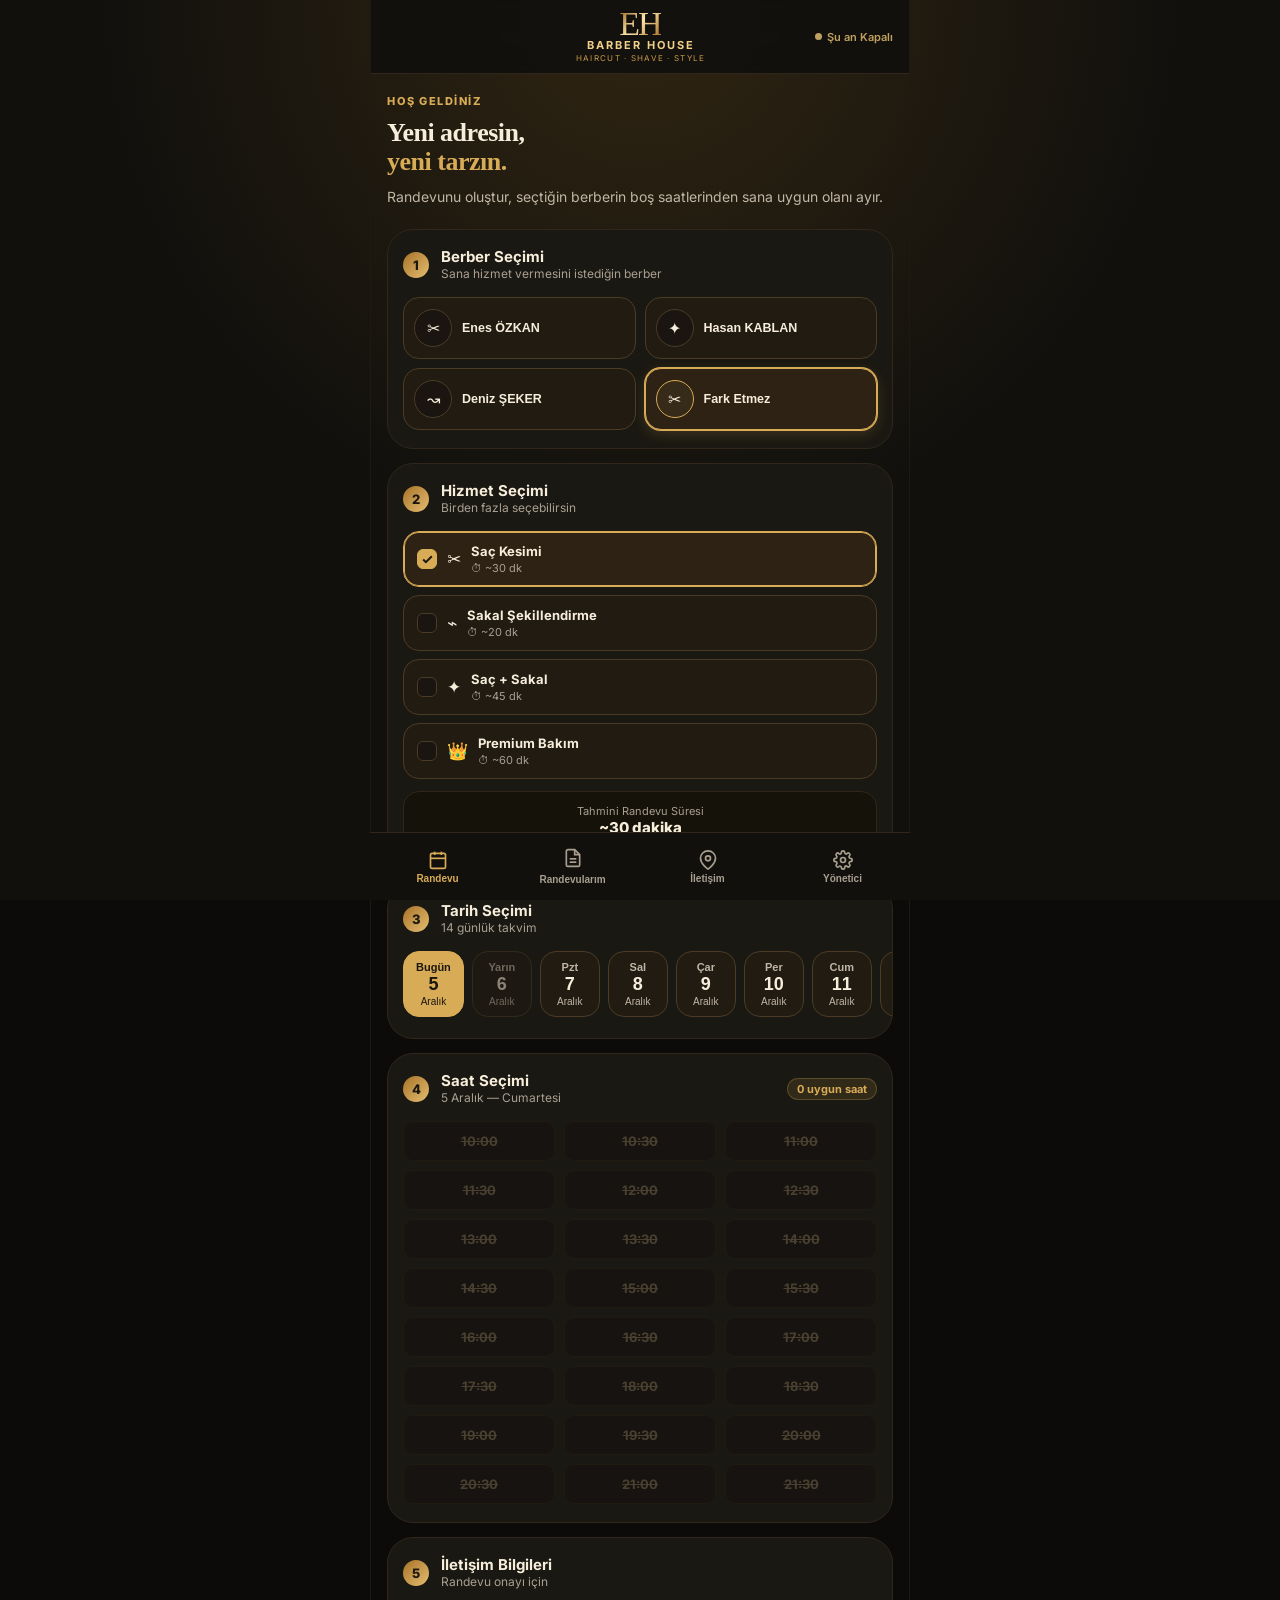
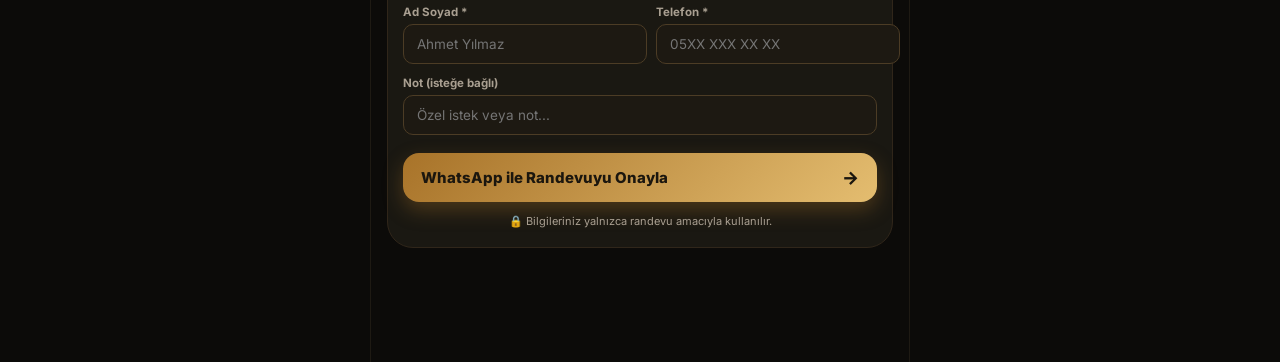
==== commit dd2e778f: "style: logo 3 kolonlu grid ile tam ortalandı ve optik harf aralıkları dengelendi" ====
--- a/index.html
+++ b/index.html
@@ -22,7 +22,8 @@
 
   <!-- HEADER / LOGO -->
   <header class="logo-header">
-    <div class="logo-box">
+    <div class="header-left"></div>
+    <div class="logo-box" onclick="switchTab('tab-booking')" title="Ana Sayfa">
       <span class="logo-eh">EH</span>
       <b class="logo-name">BARBER HOUSE</b>
       <small class="logo-sub">HAIRCUT · SHAVE · STYLE</small>
--- a/style.css
+++ b/style.css
@@ -49,13 +49,13 @@
 
 /* ────────── LOGO HEADER ────────── */
 .logo-header {
-  display: flex;
-  align-items: center;
-  justify-content: space-between;
-  min-height: 68px;
-  padding: 12px 18px;
+  display: grid;
+  grid-template-columns: 1fr auto 1fr;
+  align-items: center;
+  min-height: 70px;
+  padding: 10px 16px;
   border-bottom: 1px solid var(--border-dim);
-  background: rgba(17, 16, 13, 0.92);
+  background: rgba(17, 16, 13, 0.94);
   backdrop-filter: blur(14px);
   -webkit-backdrop-filter: blur(14px);
   position: sticky;
@@ -63,24 +63,29 @@
   z-index: 100;
 }
 
+.header-left {
+  display: flex;
+  align-items: center;
+}
+
 .logo-box {
-  position: absolute;
-  left: 50%;
-  top: 50%;
-  transform: translate(-50%, -50%);
   display: flex;
   flex-direction: column;
   align-items: center;
+  justify-content: center;
+  text-align: center;
   gap: 1px;
-  text-align: center;
+  cursor: pointer;
+  user-select: none;
 }
 
 .logo-eh {
   font-family: var(--font-serif);
   font-size: 34px;
-  line-height: 0.7;
-  letter-spacing: -6px;
-  padding-right: 6px;
+  line-height: 0.8;
+  letter-spacing: -2px;
+  display: block;
+  text-align: center;
   background: linear-gradient(135deg, #98651d, #ffe5a9 48%, #a96d21);
   -webkit-background-clip: text;
   -webkit-text-fill-color: transparent;
@@ -90,21 +95,27 @@
 .logo-name {
   font-size: 11px;
   letter-spacing: 0.18em;
+  margin-right: -0.18em;
   color: #f1d08a;
   font-weight: 700;
+  display: block;
+  text-align: center;
 }
 
 .logo-sub {
   font-size: 8px;
   letter-spacing: 0.16em;
+  margin-right: -0.16em;
   color: var(--gold-mid);
+  display: block;
+  text-align: center;
 }
 
 .header-right {
   display: flex;
   align-items: center;
-  gap: 10px;
-  margin-left: auto;
+  justify-content: flex-end;
+  gap: 8px;
 }
 
 .status-pill {
